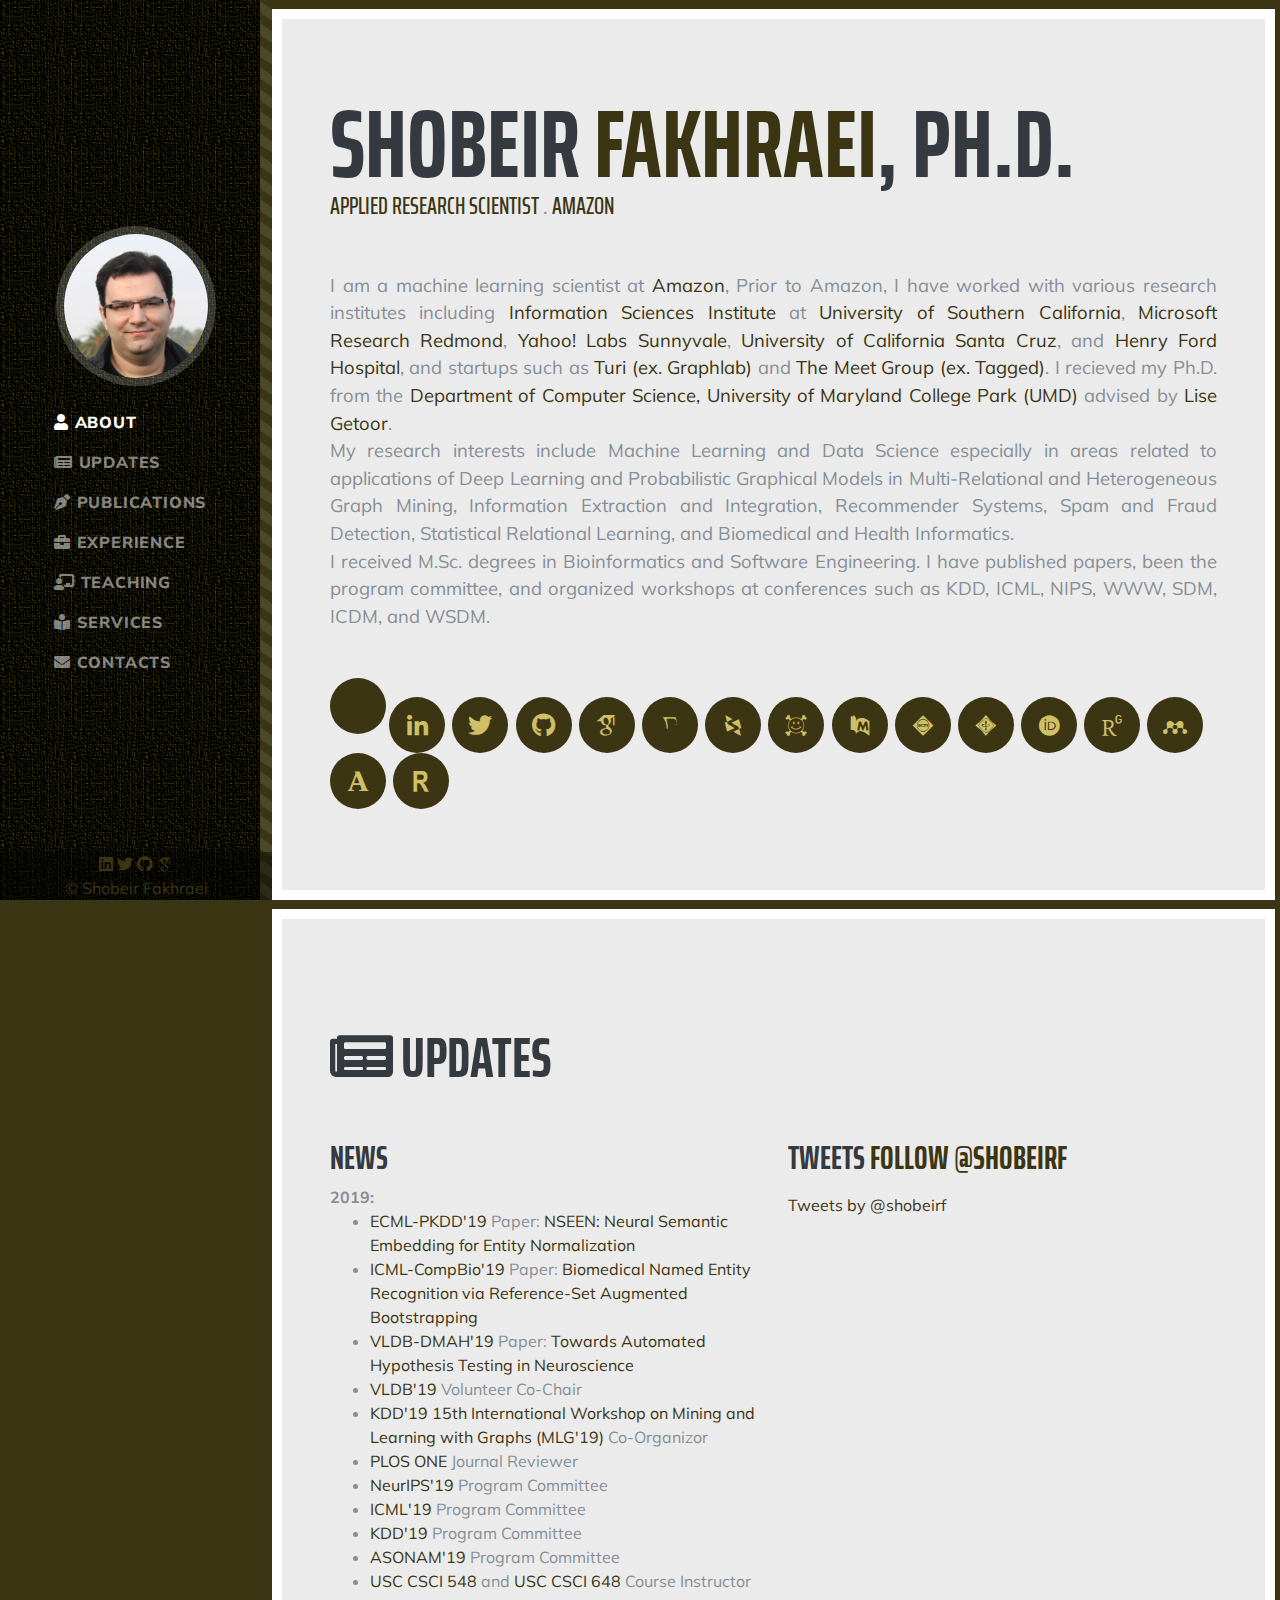
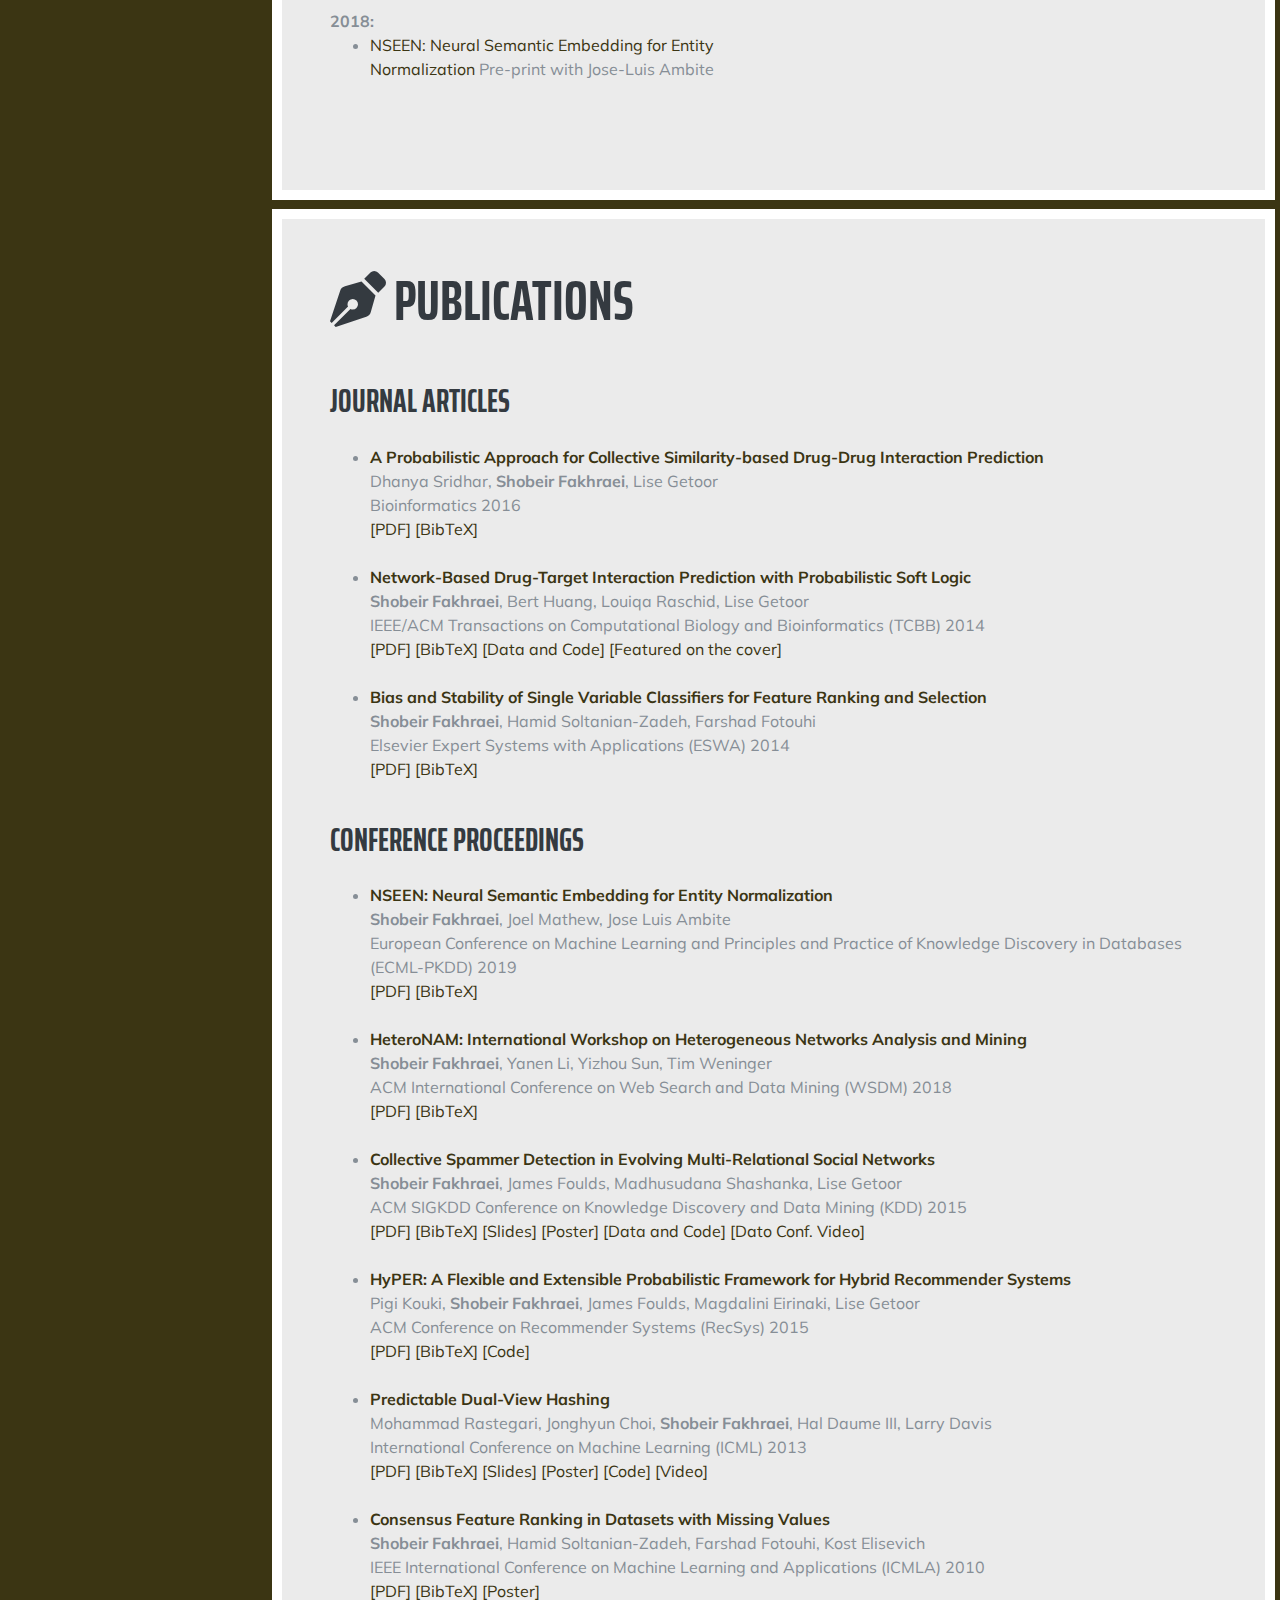
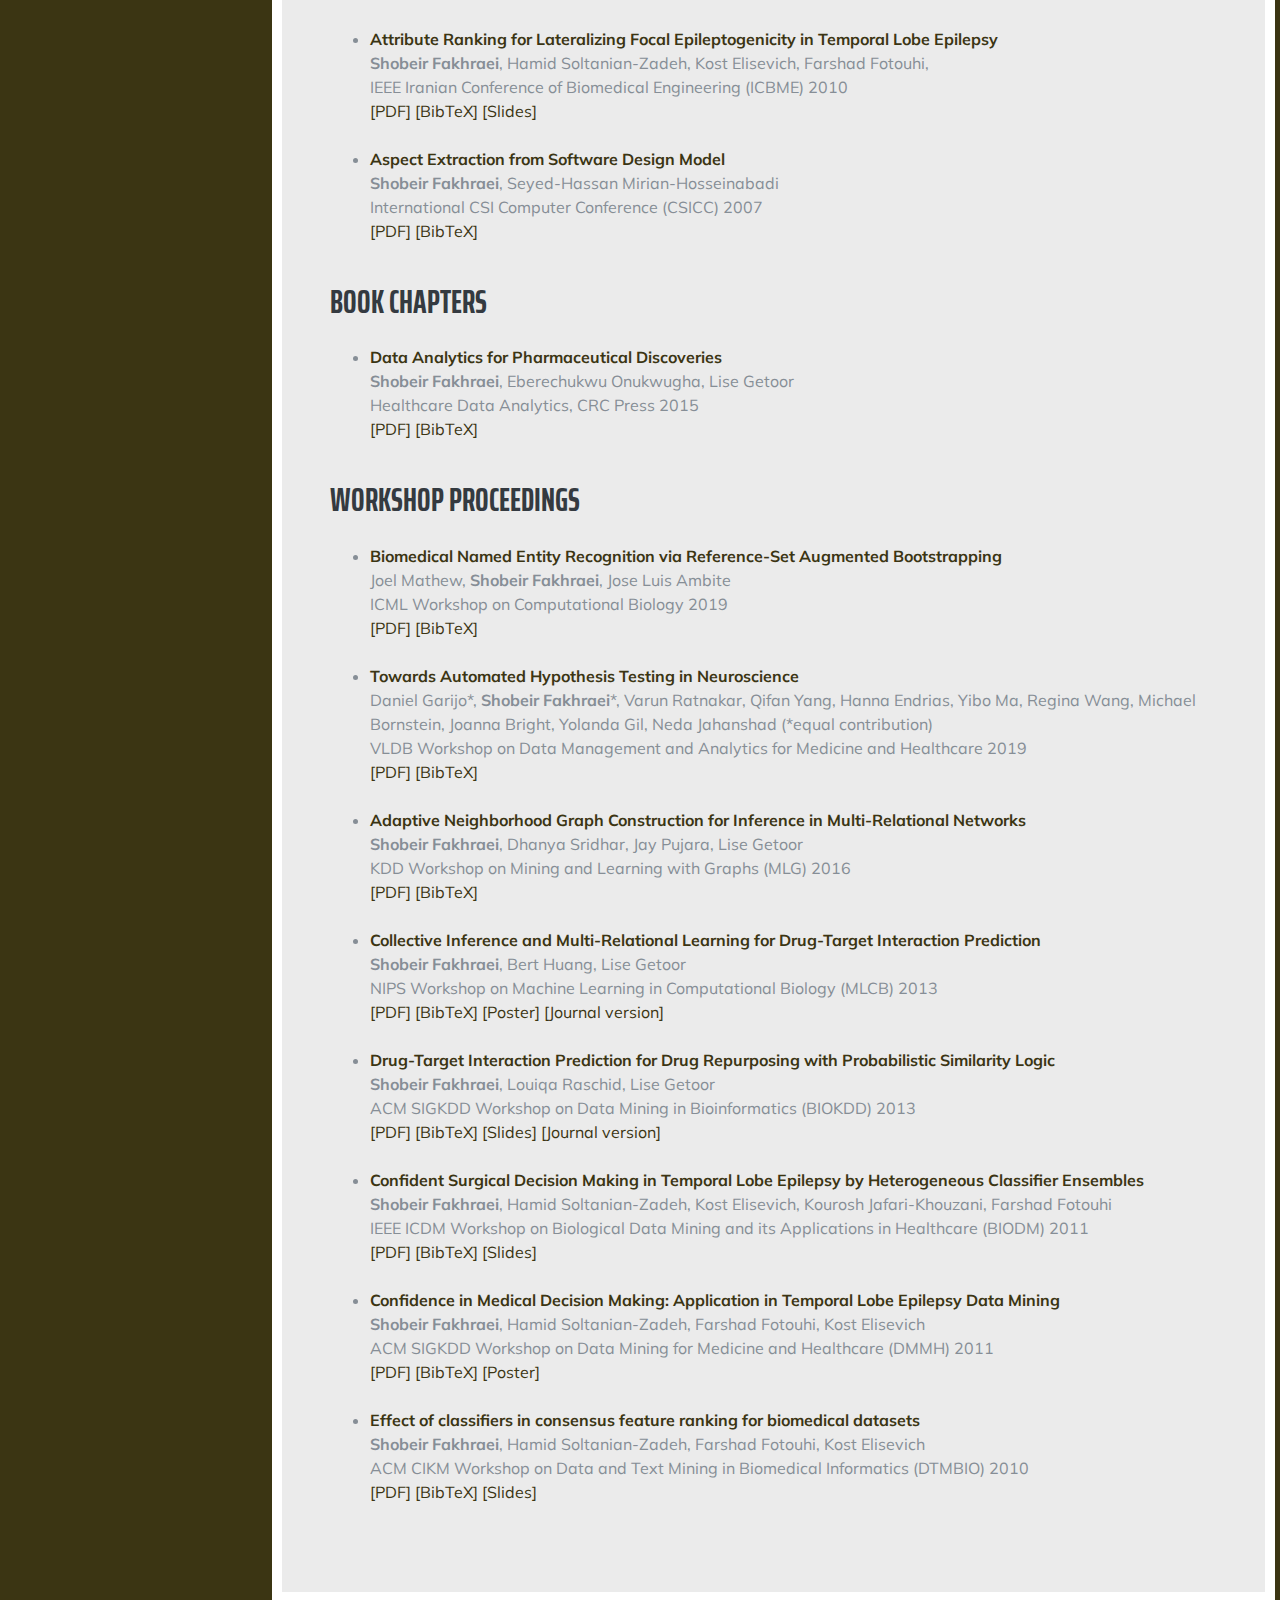
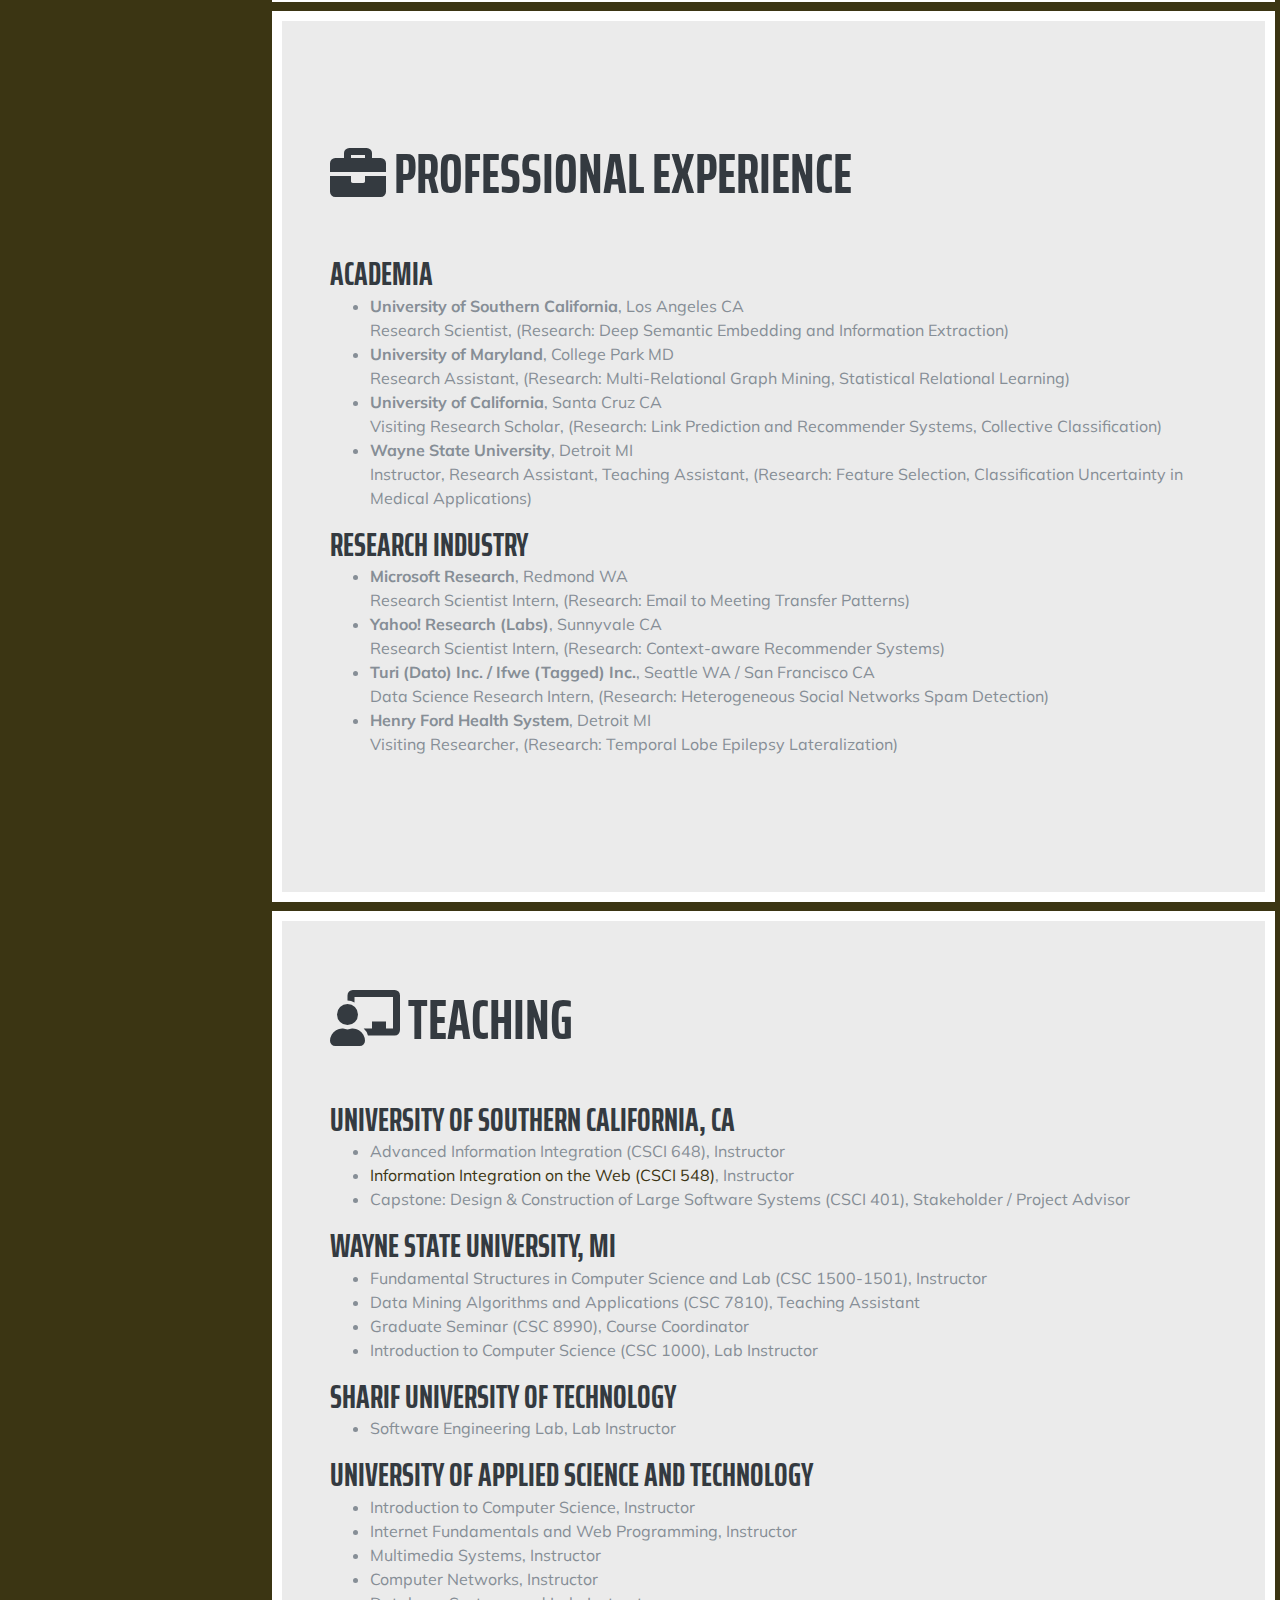
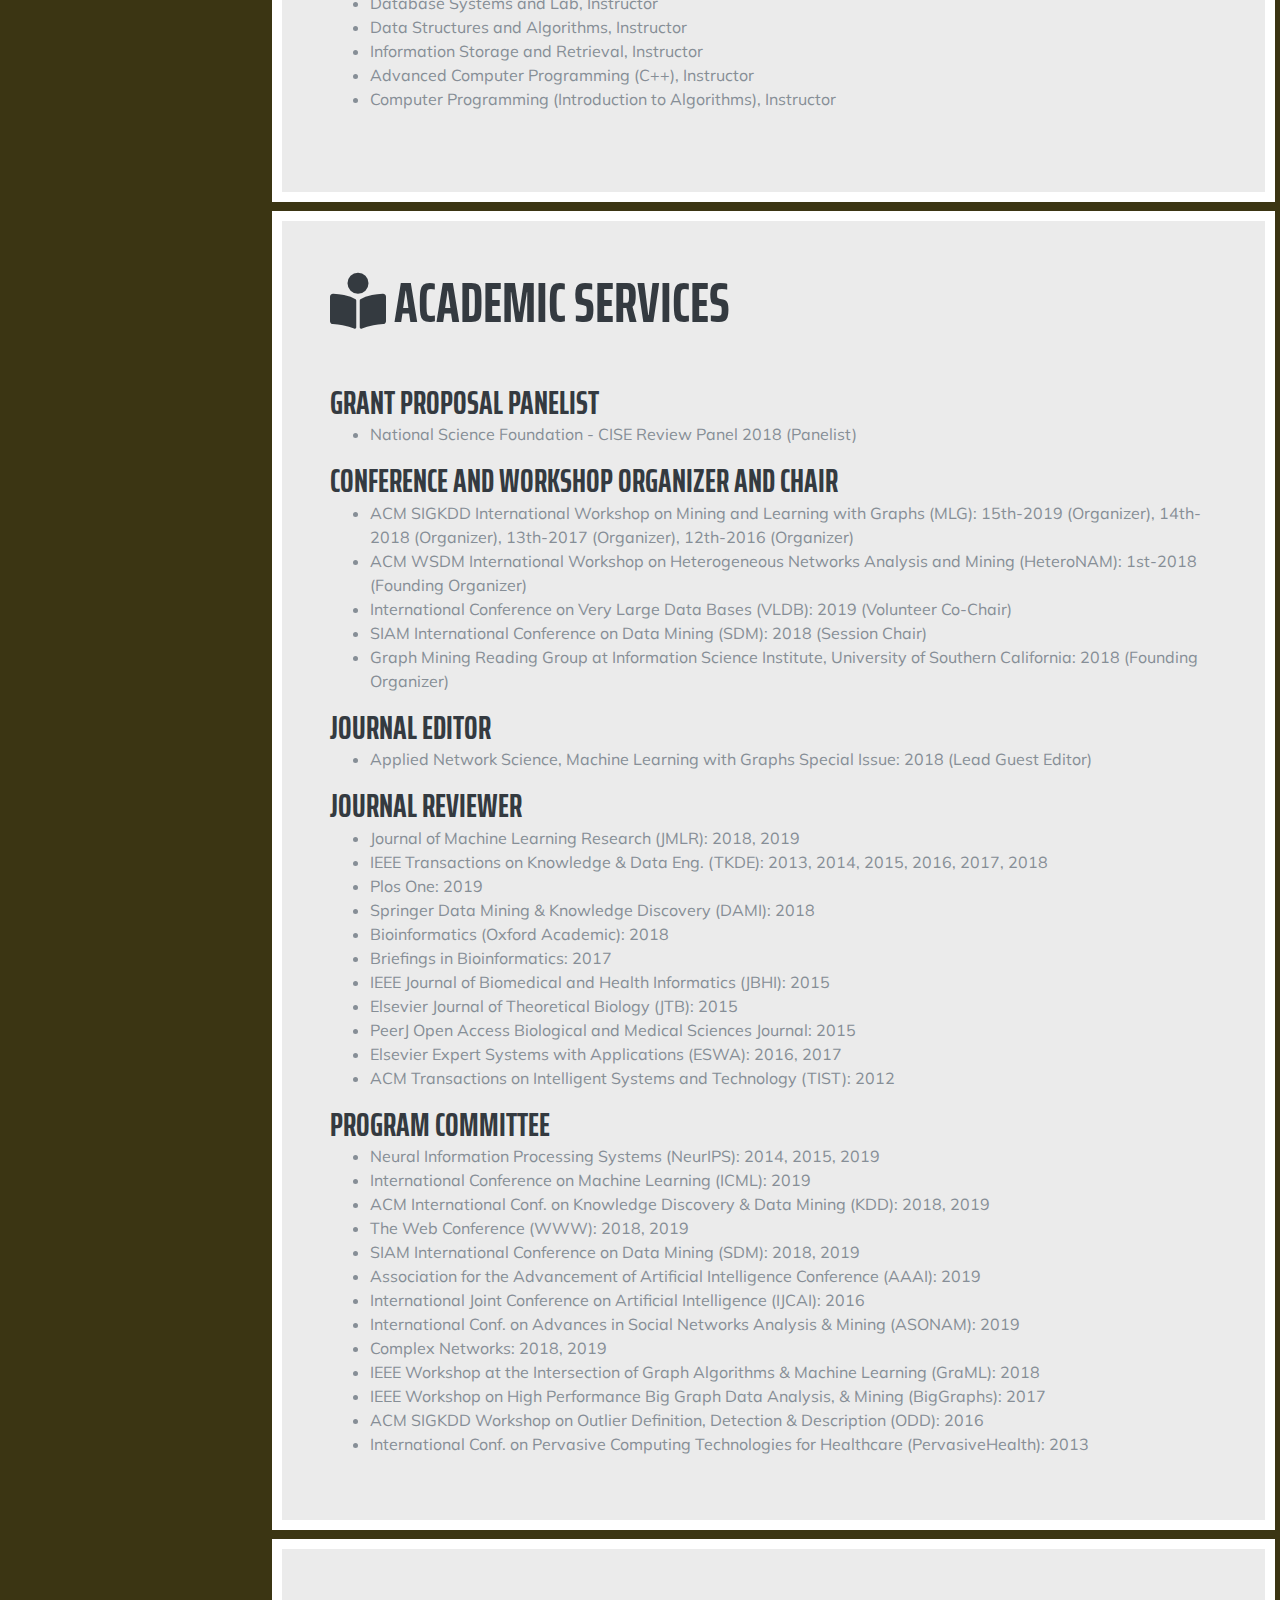
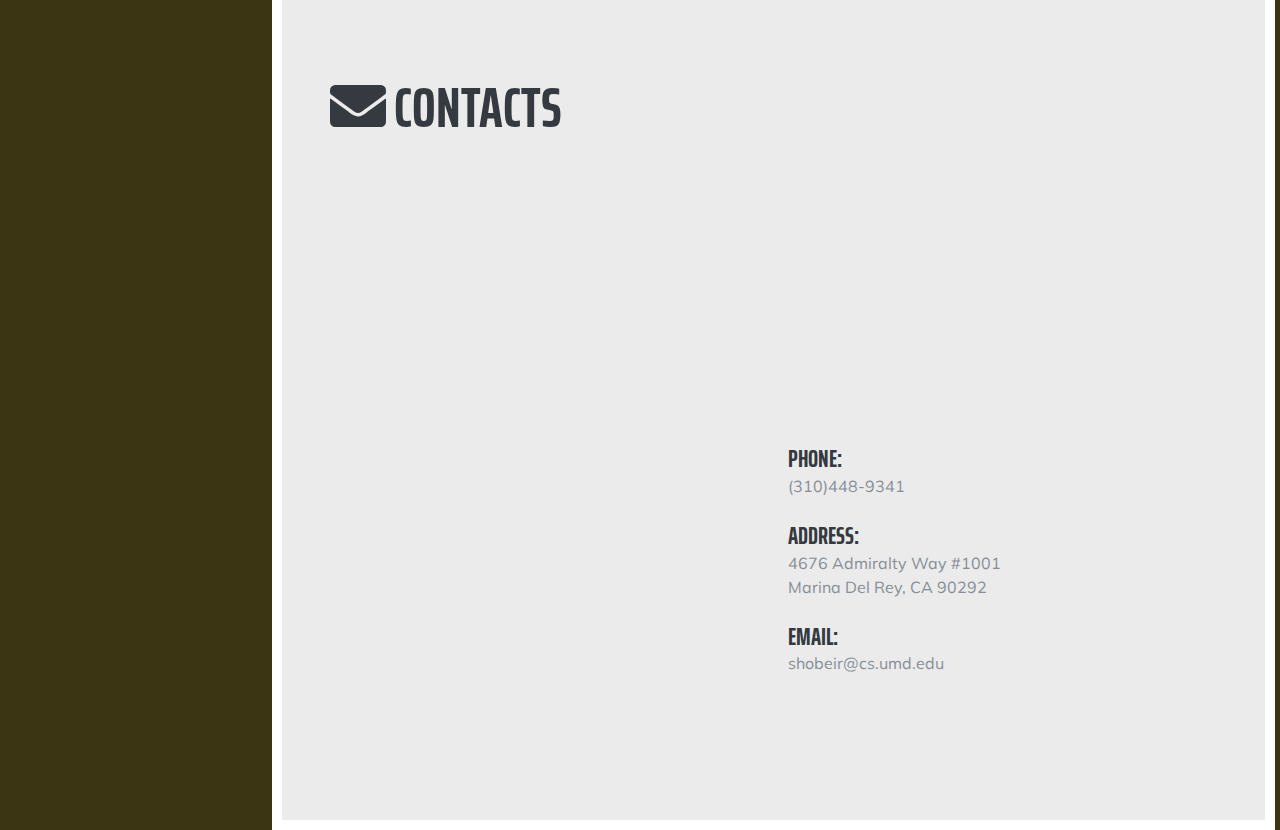
==== index.html @ b83e1837 "updated position" ====
<!DOCTYPE html>
<html lang="en">

  <head>

    <meta charset="utf-8">
    <meta name="viewport" content="width=device-width, initial-scale=1, shrink-to-fit=no">
    <meta name="description" content="">
    <meta name="author" content="">

    <title>Shobeir Fakhraei, Ph.D. | Machine Learning Scientist</title>
    <meta name="keywords" content="Shobeir, Fakhraei, Deep Learning, Computer Science, Machine Learning, Data Mining, Biomedical Informatics, Bioinformatics, PhD, Ph.D." />
    <meta name="description" content="Shobeir Fakhraei, Ph.D., Applied Machine Learning Scientist" />
    <link rel="icon" href="favicon.ico" type="image/ico"/>

    <!-- Academic fonts -->
    <link rel="stylesheet" href="css/academicons.min.css"/>

    <!-- Bootstrap core CSS -->
    <link href="vendor/bootstrap/css/bootstrap.min.css" rel="stylesheet">

    <!-- Custom fonts for this template -->
    <link href="https://fonts.googleapis.com/css?family=Saira+Extra+Condensed:500,700" rel="stylesheet">
    <link href="https://fonts.googleapis.com/css?family=Muli:400,400i,800,800i" rel="stylesheet">
    <link href="vendor/fontawesome-free/css/all.min.css" rel="stylesheet">

    <!-- Custom styles for this template -->
    <link href="css/resume.css" rel="stylesheet">

    <script language=javascript type='text/javascript'>

    function toggleHide(id)
    {
      if (document.getElementById)
      {
        obj = document.getElementById(id);
        if (obj.style.display == "none")
        {
          obj.style.display = "";
        }
        else
        {
          obj.style.display = "none";
        }
      }
    }
    </script>

    <script type="application/ld+json">
    {
      "@context": "http://schema.org",
      "@type": "Person",
      "name": "Shobeir Fakhraei",
      "url": "https://shobeir.github.io/",
      "sameAs": [
        "http://www.linkedin.com/in/shobeir",
        "https://twitter.com/shobeirf",
        "https://github.com/shobeir",
        "http://scholar.google.com/citations?user=6vJwj_QAAAAJ",
        "https://www.semanticscholar.org/author/Shobeir-Fakhraei/2936338",
        "http://dblp.uni-trier.de/pers/hd/f/Fakhraei:Shobeir",
        "https://arxiv.org/search/cs?searchtype=author&query=Fakhraei%2C+Shobeir",
        "http://www.ncbi.nlm.nih.gov/pubmed?term=fakhraei,%20shobeir",
        "http://dl.acm.org/author_page.cfm?id=81472656111",
        "https://ieeexplore.ieee.org/search/searchresult.jsp?newsearch=true&searchWithin=%22First%20Name%22:Shobeir&searchWithin=%22Last%20Name%22:Fakhraei",
        "http://orcid.org/0000-0001-8532-6023",
        "http://www.researchgate.net/profile/Shobeir_Fakhraei",
        "https://www.mendeley.com/authors/36767110000/",
        "http://umd.academia.edu/ShobeirFakhraei",
        "http://www.researcherid.com/rid/M-5456-2015"
      ]
    }
    </script>
    
    <script>
      (function(i,s,o,g,r,a,m){i['GoogleAnalyticsObject']=r;i[r]=i[r]||function(){
      (i[r].q=i[r].q||[]).push(arguments)},i[r].l=1*new Date();a=s.createElement(o),
      m=s.getElementsByTagName(o)[0];a.async=1;a.src=g;m.parentNode.insertBefore(a,m)
      })(window,document,'script','//www.google-analytics.com/analytics.js','ga');

      ga('create', 'UA-22031120-1', 'auto');
      ga('send', 'pageview');

    </script>

  </head>

  <body id="page-top">
    <nav class="navbar navbar-expand-lg navbar-dark bg-primary fixed-top" id="sideNav">
      <a class="navbar-brand js-scroll-trigger" href="#page-top">
        <span class="d-block d-lg-none">Shobeir Fakhraei, Ph.D.</span>
        <span class="d-none d-lg-block">
          <!--img class="img-fluid img-profile rounded-circle mx-auto mb-2" src="img/profile.jpg" alt=""-->
          <img class="img-fluid img-profile rounded-circle mx-auto mb-2" src="img/profile.jpg" alt="Shobeir Fakhraei">
        </span>
      </a>

      <button class="navbar-toggler" type="button" data-toggle="collapse" data-target="#navbarSupportedContent" aria-controls="navbarSupportedContent" aria-expanded="false" aria-label="Toggle navigation">
        <span class="navbar-toggler-icon"></span>
      </button>
      
      <div class="collapse navbar-collapse" id="navbarSupportedContent">
        <ul class="navbar-nav">
          <li class="nav-item">
            <a class="nav-link js-scroll-trigger" href="#about">
              <i class="fa fa-user"></i> About
            </a>
          </li>
          <li class="nav-item">
            <a class="nav-link js-scroll-trigger" href="#updates">
              <i class="fa fa-newspaper"></i> Updates
            </a>
          </li>          
          <li class="nav-item">
            <a class="nav-link js-scroll-trigger" href="#publications">
              <i class="fas fa-pen-nib"></i> Publications
            </a>
          </li>
          <li class="nav-item">
            <a class="nav-link js-scroll-trigger" href="#experience">
              <i class="fas fa-briefcase"></i> Experience 
            </a>
          </li>          
          <li class="nav-item">
            <a class="nav-link js-scroll-trigger" href="#teaching">
              <i class="fas fa-chalkboard-teacher"></i> Teaching
            </a>
          </li>
          <li class="nav-item">
            <a class="nav-link js-scroll-trigger" href="#services">
              <i class="fas fa-book-reader"></i> Services
            </a>
          </li>
          <li class="nav-item">
            <a class="nav-link js-scroll-trigger" href="#contacts">
              <i class="fa fa-envelope"></i> Contacts
            </a>
          </li>
        </ul>
      </div>
    
      <div id="footer" class="d-none d-lg-block">
        <!-- <a href="mailto:shobeir@cs.umd.edu" target=_blank><i class="fa fa-envelope"></i></a> -->
        <a href="https://www.linkedin.com/in/shobeir" target=_blank><i class="fab fa-linkedin"></i></a>
        <a href="https://twitter.com/shobeirf" target=_blank><i class="fab fa-twitter"></i></a>
        <a href="https://github.com/shobeir" target=_blank><i class="fab fa-github"></i></a>
        <a href="https://scholar.google.com/citations?user=6vJwj_QAAAAJ" target=_blank><i class="ai ai-google-scholar"></i></a>
        <div id="copyright">&copy; <a href="http://cs.umd.edu/~shobeir/">Shobeir Fakhraei<a/></div>
      </div>

    </nav>

    <div class="container-fluid p-0">
      
      <hr class="m-1">

      <section class="resume-section p-3 p-lg-5 d-flex d-column" id="about">
        
        <div class="my-auto">

        <span class="d-block d-lg-none">
          <img class="img-fluid img-profile rounded-circle mx-auto mb-2" src="img/profile.jpg" alt="Shobeir Fakhraei">
        </span>

          <h1 class="mb-0">Shobeir <span class="text-primary">Fakhraei</span>, Ph.D.</h1>
          
          <div class="subheading mb-5">
            <a href="http://www.linkedin.com/in/shobeir" target=_blank>Applied Research Scientist</a> . 
            <a href="https://www.aboutamazon.com/innovation/artificial-intelligence" target=_blank>Amazon</a>
            <!--a href="#" target=_blank></a-->                     
          </div>
              <p class="lead mb-5"> I am a machine learning scientist at <a href="https://www.aboutamazon.com/innovation/artificial-intelligence" target=_blank>Amazon</a>, 
        
        Prior to Amazon, I have worked with various research institutes including <a href='https://www.isi.edu/' target=_blank>Information Sciences Institute<a/> at <a href='https://www.usc.edu/' target=_blank>University of Southern California<a/>,  
        <a href="https://www.microsoft.com/en-us/research/group/adaptive-systems-and-interaction/" target=_blank>Microsoft Research Redmond<a/>, 
        <a href="https://yahooresearch.tumblr.com/" target=_blank>Yahoo! Labs Sunnyvale</a>, 
        <a href="https://cs.soe.ucsc.edu/" target=_blank>University of California Santa Cruz<a/>, and 
        <a href="https://www.henryford.com/hcp/research" target=_blank>Henry Ford Hospital<a/>, 
        and startups such as <a href="https://turi.com/" target=_blank>Turi (ex. Graphlab)</a> and <a href="http://www.ifwe.co/" target=_blank>The Meet Group (ex. Tagged)</a>.

        I recieved my Ph.D. from the <a href="http://cs.umd.edu" target=_blank>Department of Computer Science, University of Maryland College Park (UMD)</a> advised by <a href="http://www.umiacs.umd.edu/~getoor/index.shtml" target=_blank>Lise Getoor<a/>.<br/>
        My research interests include Machine Learning and Data Science especially in areas related to applications of Deep Learning and Probabilistic Graphical Models in Multi-Relational and Heterogeneous Graph Mining, Information Extraction and Integration, Recommender Systems, Spam and Fraud Detection, Statistical Relational Learning, and Biomedical and Health Informatics.<br/>
        I received M.Sc. degrees in Bioinformatics and Software Engineering.
          
          I have published papers, been the program committee, and organized workshops at conferences such as KDD, ICML, NIPS, WWW, SDM, ICDM, and WSDM. </p>
              <div class="social-icons">
                  <a href='http://www.linkedin.com/in/shobeir' target=_blank>
                    <i class="fab fa-linkedin-in"></i>
                  </a>
                  <a href="https://twitter.com/shobeirf" target=_blank>
                    <i class="fab fa-twitter"></i>
                  </a>
                  <a href="https://github.com/shobeir" target=_blank>
                    <i class="fab fa-github"></i>
                  </a>              
                  <a href="http://scholar.google.com/citations?user=6vJwj_QAAAAJ" target=_blank>
                    <i class="ai ai-google-scholar"></i>
                  </a>
                  <a href="https://www.semanticscholar.org/author/Shobeir-Fakhraei/2936338" target=_blank>
                    <i class="ai ai-semantic-scholar"></i>
                  </a>              
                  <a href="http://dblp.uni-trier.de/pers/hd/f/Fakhraei:Shobeir" target=_blank>
                    <i class="ai ai-dblp"></i>
                  </a>
                  <a href="https://arxiv.org/search/cs?searchtype=author&query=Fakhraei%2C+Shobeir" target=_blank>
                    <i class="ai ai-arxiv"></i>
                  </a>              
                  <a href="http://www.ncbi.nlm.nih.gov/pubmed?term=fakhraei,%20shobeir" target=_blank>
                    <i class="ai ai-pubmed"></i>
                  </a>      
                  <a href="http://dl.acm.org/author_page.cfm?id=81472656111" target=_blank>
                    <i class="ai ai-acm"></i>
                  </a>              
                  <a href="https://ieeexplore.ieee.org/search/searchresult.jsp?newsearch=true&searchWithin=%22First%20Name%22:Shobeir&searchWithin=%22Last%20Name%22:Fakhraei" target=_blank>
                    <i class="ai ai-ieee"></i>
                  </a>                         
                  <a href="http://orcid.org/0000-0001-8532-6023" target=_blank>
                    <i class="ai ai-orcid"></i>
                  </a>              
                  <a href="http://www.researchgate.net/profile/Shobeir_Fakhraei" target=_blank>
                    <i class="ai ai-researchgate"></i>
                  </a>
                  <a href="https://www.mendeley.com/authors/36767110000/" target=_blank>
                    <i class="ai ai-mendeley"></i>
                  </a> 
                  <a href="http://umd.academia.edu/ShobeirFakhraei" target=_blank>
                    <i class="ai ai-academia"></i>
                  </a>                                                   
                  <a href="http://www.researcherid.com/rid/M-5456-2015" target=_blank>
                    <i class="ai ai-researcherid"></i>
                  </a>                          
              </div>
        </div>
      </section>

      <hr class="m-1">

      <section class="resume-section p-3 p-lg-5 d-flex flex-column" id="updates">
        <div class="my-auto">
          <h2 class="mb-5"><i class="fa fa-newspaper"></i> Updates</h2>
          <div class="row">
            
            <div class="col-lg-6">
            <h3>News</h3>
              <div class="entry" style="height:500px;overflow:auto; text-align:left">
                <strong>2019:</strong>
                <ul>
                  <li><a href="http://ecmlpkdd2019.org/" target=_blank>ECML-PKDD'19</a> Paper: <a href="https://arxiv.org/abs/1811.07514" target=_blank>NSEEN: Neural Semantic Embedding for Entity Normalization</a></li>
                  
                  <li><a href="https://sites.google.com/view/icml-compbio-2019/" target=_blank>ICML-CompBio'19</a> Paper: <a href="https://arxiv.org/abs/1906.00282" target=_blank>Biomedical Named Entity Recognition via Reference-Set Augmented Bootstrapping</a></li>
                  
                  <li><a href="https://sites.google.com/site/vldbdmah2019/" target=_blank>VLDB-DMAH'19</a> Paper: <a href="https://sites.google.com/site/vldbdmah2019/accepted-papers" target=_blank>Towards Automated Hypothesis Testing in Neuroscience</a></li>
                  
                  <li><a href="http://vldb.org/2019/?officers" target=_blank>VLDB'19</a> Volunteer Co-Chair</li>                 
                  
                  <li><a href="http://www.kdd.org/kdd2019/" target=_blank>KDD'19</a> <a href="http://www.mlgworkshop.org/2019/" target=_blank>15th International Workshop on Mining and Learning with Graphs (MLG'19)</a> Co-Organizor</li>
                                    
                  <li><a href="https://journals.plos.org/plosone/" target=_blank>PLOS ONE</a> Journal Reviewer</li>
                  
                  <li><a href="https://nips.cc/Conferences/2019/" target=_blank>NeurIPS'19</a> Program Committee</li>                                   
                  
                  <li><a href="https://icml.cc/Conferences/2019" target=_blank>ICML'19</a> Program Committee</li>                 

                  <li><a href="https://www.kdd.org/kdd2019" target=_blank>KDD'19</a> Program Committee</li>                                  
                  
                  <li><a href="http://asonam.cpsc.ucalgary.ca/2019" target=_blank>ASONAM'19</a> Program Committee</li>                 
                 
                  <li><a href="https://classes.usc.edu/term-20191/course/csci-548/" target=_blank>USC CSCI 548</a> and <a href="https://classes.usc.edu/term-20191/course/csci-648/" target=_blank>USC CSCI 648</a> Course Instructor</li>                    
                </ul>
                
                <strong>2018:</strong>
                <ul>

                  <li><a href="https://arxiv.org/abs/1811.07514" target=_blank>NSEEN: Neural Semantic Embedding for Entity Normalization
</a> Pre-print with Jose-Luis Ambite </li>   
                  
                  <li><a href="https://github.com/shobeir/GraphiPy" target=_blank>GraphiPy</a> Python package released by an awesome team of my undergrad students. An API wrapper to easily extract social graph data from multiple sources and export them to NetworkX, Gephi, and more</li>   

                  <li><a href="https://www.springeropen.com/collections/mlgraphs" target=_blank>Applied Network Science Special Issue on Machine Learning with Graphs</a> Lead Guest Editor</li>  

                  <li><a href="http://www.jmlr.org/" target=_blank>JMLR</a> and <a href="https://academic.oup.com/bioinformatics" target=_blank>Bioinformatics</a> Journal Reviewer</li>

                  <li><a href="http://www.siam.org/meetings/sdm19/" target=_blank>SDM'19</a> and <a href="https://www2019.thewebconf.org/" target=_blank>WWW'19</a> Program Committee</li>

                  <li><a href="https://web-app.usc.edu/ws/soc_archive/soc/term-20153/course/csci-401/" target=_blank>USC CSCI 401</a> Stakeholder / Project Advisor</li>  

                  <li><a href="https://www.nsf.gov/dir/index.jsp?org=CISE" target=_blank>NSF CISE</a> Panelist</li>

                  <li><a href="https://www.complexnetworks.org/" target=_blank>Complex Networks'18</a> Program Committee</li>

                  <li><a href="http://www.siam.org/meetings/sdm18/" target=_blank>SDM'18</a> <a href="http://meetings.siam.org/sess/dsp_programsess.cfm?SESSIONCODE=65178" target=_blank>Network Session Chair<a/></li>
                    
                  <li><a href="http://www.kdd.org/kdd2018/" target=_blank>KDD'18</a> <a href="http://www.mlgworkshop.org/" target=_blank>14th International Workshop on Mining and Learning with Graphs (MLG'18)</a> Organizor</li>

                  <li><a href="http://www.kdd.org/kdd2018/" target=_blank>KDD'18</a> Program Committee</li>

                  <li><a href="http://www.wsdm-conference.org/2018/" target=_blank>WSDM'18</a> <a href="http://heteronam.org/2018/" target=_blank>First International Workshop on Heterogeneous Networks Analysis and Mining (HeteroNAM'18)</a> Founding Organizor </li>
                </ul>
                
                <strong>2017:</strong>
                <ul>
                  <li><a href="https://www.siam.org/conferences/CM/Main/sdm19" target=_blank>SDM'18</a> Program Committee</li>

                  <li><a href="https://www2018.thewebconf.org/" target=_blank>WWW'18</a> and <a href="http://hpc.pnl.gov/graml/organizatio.html" target=_blank>GraML'18<a/> Program Committee</li>

                  <li><a href="http://www.kdd.org/kdd2017/" target=_blank>KDD'17</a> <a href="http://www.mlgworkshop.org/" target=_blank>13th International Workshop on Mining and Learning with Graphs (MLG'17)</a> Organizor</li>

                  <li><a href="http://www.biggraphs.org/" target=_blank>Big-Graphs'17</a> Program Committee</li>

                  <li>Washington State University (CHAI), Colorado State University, San Francisco State University, University of Idaho, New Mexico State University, University of Maryland (iSchool), University of Maryland Baltimore County Invited talks</li>
                </ul>
                <!--li><strong>Aug 2016:</strong><br/> Co-organizing the <a href="http://www.mlgworkshop.org/2016/" target=_blank>12th International Workshop on Mining and Learning with Graphs (MLG'16)</a> at <a href="http://www.kdd.org/kdd2016/" target=_blank>KDD'16</a>.</li>

                <li><strong>Jun 2016:</strong><br/> Internship at <a href="https://www.microsoft.com/en-us/research">Microsoft Research Redmond</a>.</li>
                <li><strong>May 2016:</strong><br/> Paper accepted at <a href="publications.shtml">Bioinformatics Journal</a>.</li>
                <li><strong>Dec 2015:</strong><br/> Released the tagged.com multi-relational social network <a href="https://obj.umiacs.umd.edu/tagged_social_spam/index.html" target=_blank>dataset</a> and <a href="https://github.com/shobeir/fakhraei_kdd2015" target=_blank>code</a>.</li>
                <li><strong>Nov 2015:</strong><br/> Passed <a href="https://twitter.com/shobeirf/status/671455875270340608" target=_blank>Ph.D. candidacy proposal and exam</a>; officially ABD now!</li>
                <li><strong>Sep 2015:</strong><br/> Finished internship at <a href="http://labs.yahoo.com/" target=_blank>Yahoo! Labs</a>.</li>
                <li><strong>Jul 2015:</strong><br/> Gave a talk at <a href="http://conf.dato.com/2015/schedule/" target=_blank>4th Dato Conference</a>.</li>
                <li><strong>Jul 2015:</strong><br/> Paper accepted at <a href="http://www.cs.umd.edu/~shobeir/publications.shtml">RecSys'15</a>.</li>
                <li><strong>Jun 2015:</strong><br/> Started internship at <a href="http://labs.yahoo.com/" target=_blank>Yahoo! Labs</a>.</li>
                <li><strong>May 2015:</strong><br/> Paper on <a href="http://linqs.cs.umd.edu/basilic/web/Publications/2015/fakhraei:kdd15/" target=_blank>Spammer Detection in Multi-Relational Social Networks</a> accepted at KDD'15.</li>
                <li><strong>Sep 2014:</strong><br/> Paper featured on the <a href="http://www.computer.org/csdl/trans/tb/2014/05/06917099.pdf" target=_blank>cover of TCBB journal</a>.</li>
                <li><strong>Sep 2014:</strong><br/> Started as a visiting researcher at <a href="https://cs.soe.ucsc.edu" target=_blank>UC Santa Cruz</a>.</li>
                <li><strong>Sep 2014:</strong><br/> Book chapter will apear in <a href="publications.shtml">Healthcare Data Analytics</a>.</li>
                <li><strong>Aug 2014:</strong><br/> Completed internship at <a href="http://graphlab.com" target=_blank>GraphLab</a> / <a href="http://about.tagged.com" target=_blank>Tagged</a>.</li>
                <li><strong>Jul 2014:</strong><br/> Presented a poster at <a href="http://graphlab.com/company/events/conference14.html#exhibitors" target=_blank>GraphLab Conference</a>.</li>
                <li><strong>May 2014:</strong><br/> Paper accepted at <a href="publications.shtml">IEEE TCBB Journal</a>.</li>
                <li><strong>Apr 2014:</strong><br/> Paper accepted at <a href="publications.shtml">Elsevier ESWA Journal</a>.</li>
                <li><strong>Dec 2013:</strong><br/> Paper accepted at <a href="publications.shtml">NIPS MLCB</a>.</li>
                <li><strong>Aug 2013:</strong><br/> Paper accepted at <a href="publications.shtml">KDD BIOKDD</a>.</li>
                <li><strong>Jun 2013:</strong><br/> Paper accepted at <a href="publications.shtml">ICML</a>.</li>
                <li><strong>Apr 2013:</strong><br/> Received <a href="awards_and_honors.shtml">travel award to attend SDM'13</a>.</li>
                <li><strong>Sep 2012:</strong><br/> Received <a href="awards_and_honors.shtml">dean's fellowship, University of Maryland College Park</a>.</li>
                <li><strong>Apr 2012:</strong><br/> Received <a href="awards_and_honors.shtml">General Motors academic scholarship award</a>.</li>
                <li><strong>Sep 2011:</strong><br/> Paper Accepted at <a href="publications.shtml">ICDM-BIODM</a>.</li>
                <li><strong>Jun 2011:</strong><br/> Paper Accepted at <a href="publications.shtml">KDD-DMH</a>.</li>
                <li><strong>Apr 2011:</strong><br/> Received <a href="awards_and_honors.shtml">Outstanding GRA Recognition Award</a>.</li>
                <li><strong>Mar 2011:</strong> Passed Ph.D. <a href="http://www.cs.wayne.edu/images/pdf/phd%20requirements-web%20w07.pdf" target=_blank>Qualifying Exam</a>.</li-->
                <!--li><strong>Dec 2010:</strong> Paper Accepted at <a href="http://ieeexplore.ieee.org/stamp/stamp.jsp?tp=&arnumber=5708940&isnumber=5708804" target=_blank>ICMLA'10</a>.</li>
                <li><strong>Nov 2010:</strong><br/> Paper Accepted at <a href="http://ieeexplore.ieee.org/stamp/stamp.jsp?tp=&arnumber=5705029&isnumber=5704913" target=_blank>ICMBE'10</a>.</li>
                <li><strong>Oct 2010:</strong><br/> Paper Accepted at <a href="http://portal.acm.org/citation.cfm?doid=1871871.1871886" target=_blank>DTMBIO'10</a>.</li-->
                <!--li><strong>Oct 2009:</strong> Passed Ph.D. <a href="http://www.cs.wayne.edu/images/pdf/phd%20requirements-web%20w07.pdf" target=_blank>Proficiency Exam</a>.</li-->
                <!-- </ul> -->
              </div>
            </div>
            <div class="col-lg-6">
              <h3>Tweets
              <a href="https://twitter.com/shobeirf" class="twitter-follow-button" data-show-count="false" data-show-screen-name="false">Follow @shobeirf</a>
              <script>!function(d,s,id){var js,fjs=d.getElementsByTagName(s)[0],p=/^http:/.test(d.location)?'http':'https';if(!d.getElementById(id)){js=d.createElement(s);js.id=id;js.src=p+'://platform.twitter.com/widgets.js';fjs.parentNode.insertBefore(js,fjs);}}(document, 'script', 'twitter-wjs');</script>
              </h2>
              <p class="byline"></p>
              <a class="twitter-timeline" data-dnt="true" href="https://twitter.com/shobeirf" data-widget-id="515562643969437696" data-chrome="noheader noborders" height="500px">Tweets by @shobeirf</a>
              <script>!function(d,s,id){var js,fjs=d.getElementsByTagName(s)[0],p=/^http:/.test(d.location)?'http':'https';if(!d.getElementById(id)){js=d.createElement(s);js.id=id;js.src=p+"://platform.twitter.com/widgets.js";fjs.parentNode.insertBefore(js,fjs);}}(document,"script","twitter-wjs");</script>
            </div>
          </div>
        </div>
      </section>

      <hr class="m-1">

      <section class="resume-section p-3 p-lg-5 d-flex flex-column" id="publications">
        <div class="my-auto">
          <h2 class="mb-5"><i class="fas fa-pen-nib"></i> Publications</h2>

          <!-- Publications begin -->
            <h3 class="mb-0">Journal Articles</h3>
            <ul><br/>
              <li>
                <strong><a id="bioinformatics2016"
href="http://bioinformatics.oxfordjournals.org/content/early/2016/06/23/bioinformatics.btw342.abstract"
target=_blank>A Probabilistic Approach for Collective Similarity-based Drug-Drug Interaction Prediction<a/></strong><br />
                Dhanya Sridhar, <strong>Shobeir Fakhraei</strong>, Lise Getoor <br />
                Bioinformatics 2016<br />
                <a href="papers/sridhar-bioinformatics_2016.pdf" target=_blank>[PDF]</a>
                <a href="javascript:toggleHide('sridhar_bioinformatics_2016')">[BibTeX]</a>
                <!--a href="https://github.com/shobeir/fakhraei_tcbb2014" target=_blank>[Data and Code]</a>
                <a href="http://www.computer.org/csdl/trans/tb/2014/05/06917099.pdf" target=_blank>[Featured on the cover]</a-->
                <div id="sridhar_bioinformatics_2016" class="bibtex" style="display:none; background-color:white; padding:10px; ">
                  @article{sridhar2016probabilistic,<br/>
                    author       = "Sridhar, Dhanya and Fakhraei, Shobeir and Getoor, Lise",<br/>
                    title        = "A Probabilistic Approach for Collective Similarity-based Drug-Drug Interaction Prediction",<br/>
                    journal      = "Bioinformatics",<br/>
                    year         = "2016",<br/>
                  }
                </div>
              </li><br/>
              <li>
                <strong><a id="tcbb2014" href="http://dx.doi.org/10.1109/TCBB.2014.2325031" target=_blank>Network-Based Drug-Target Interaction Prediction with Probabilistic Soft Logic<a/></strong><br />
                <strong>Shobeir Fakhraei</strong>, Bert Huang, Louiqa Raschid, Lise Getoor <br />
                IEEE/ACM Transactions on Computational Biology and Bioinformatics (TCBB) 2014<br />
                <a href="papers/fakhraei_tcbb_2014.pdf" target=_blank>[PDF]</a>
                <a href="javascript:toggleHide('fakhraei_tcbb_2014')">[BibTeX]</a>
                <a href="https://github.com/shobeir/fakhraei_tcbb2014" target=_blank>[Data and Code]</a>
                <a href="http://www.computer.org/csdl/trans/tb/2014/05/06917099.pdf" target=_blank>[Featured on the cover]</a>
                <div id="fakhraei_tcbb_2014" class="bibtex" style="display:none; background-color:white; padding:10px; ">
                  @article{fakhraei2014networkbased,<br/>
                    author       = "Fakhraei, Shobeir and Huang, Bert and Raschid, Louiqa and Getoor, Lise",<br/>
                    title        = "Network-Based Drug-Target Interaction Prediction with Probabilistic Soft Logic",<br/>
                    journal      = "IEEE/ACM Transactions on Computational Biology and Bioinformatics",<br/>
                    doi        = "10.1109/TCBB.2014.2325031",<br/>
                    year         = "2014",<br/>
                    month        = "Sept",<br/>
                    volume       = "11",<br/>
                    number       = "5", <br/>
                    pages        = "775-787",<br/>
                    ISSN         = "1545-5963",<br/>
                    organization = "IEEE",<br/>
                    note         = "Code and data: https://github.com/shobeir/fakhraei_tcbb2014",<br/>
                  }
                </div>
              </li><br/>
              <li>
                <strong><a href="http://dx.doi.org/10.1016/j.eswa.2014.05.007" target=_blank>Bias and Stability of Single Variable Classifiers for Feature Ranking and Selection<a/></strong><br />
                <strong>Shobeir Fakhraei</strong>, Hamid Soltanian-Zadeh, Farshad Fotouhi <br />
                Elsevier Expert Systems with Applications (ESWA) 2014<br />
                <a href="papers/fakhraei_eswa_2014.pdf" target=_blank>[PDF]</a>
                <a href="javascript:toggleHide('fakhraei_eswa_2014')">[BibTeX]</a>
                <div id="fakhraei_eswa_2014" class="bibtex" style="display:none; background-color:white; padding:10px; ">
                  @article{fakhraei2014bias,<br/>
                    author       = "Fakhraei, Shobeir and Soltanian-Zadeh, Hamid and Fotouhi, Farshad",<br/>
                    title        = "Bias and Stability of Single Variable Classifiers for Feature Ranking and Selection",<br/>
                    doi          = "10.1016/j.eswa.2014.05.007",<br/>
                    url          = "http://www.sciencedirect.com/science/article/pii/S0957417414002784",<br/>
                    journal      = "Expert Systems with Applications",<br/>
                    year         = "2014",<br/>
                    volume       = "41",<br/>
                    number       = "15",<br/>
                    pages        = "6945 - 6958",<br/>
                    issn         = "0957-4174",<br/>
                    organization = "Elsevier",<br/>
                  }
                </div>
              </li><br/>
            </ul>

            <h3 class="mb-0">Conference Proceedings</h3>
            <ul><br/>

              <li>
                <strong><a href="http://ecmlpkdd2019.org/programme/accepted/" target=_blank>NSEEN: Neural Semantic Embedding for Entity Normalization<a/></strong><br />
                <strong>Shobeir Fakhraei</strong>, Joel Mathew, Jose Luis Ambite <br />
                European Conference on Machine Learning and Principles and Practice of Knowledge Discovery in Databases (ECML-PKDD) 2019<br />
                <a href="papers/fakhraei_ecmlpkdd_2019.pdf" target=_blank>[PDF]</a>
                <a href="javascript:toggleHide('fakhraei_ecmlpkdd_2019')">[BibTeX]</a>
                <!--a href="slides/fakhraei_kdd_2015.pdf" target=_blank>[Slides]</a>
                <a href="posters/fakhraei_kdd_2015.pdf" target=_blank>[Poster]</a>
                <a href="https://github.com/shobeir/fakhraei_kdd2015" target=_blank>[Data and Code]</a>
                <a href="https://www.youtube.com/watch?v=qB_CxfMWm34" target=_blank>[Dato Conf. Video]</a-->
                <div id="fakhraei_ecmlpkdd_2019" class="bibtex" style="display:none; background-color:white; padding:10px; ">
                  @inproceedings{fakhraei2019NSEEN,<br/>
                  author       = {Fakhraei, Shobeir and Mathew, Joel and Ambite, Jose Luis},<br />
                  title        = {NSEEN: Neural Semantic Embedding for Entity Normalization},<br />
                  booktitle    = {European Conference on Machine Learning and Principles and Practice of Knowledge Discovery in Databases (ECML-PKDD)},<br />
                  year         = {2019},<br />
                  }
                </div>
              </li><br/>

              <li>
                <strong><a href="https://dl.acm.org/citation.cfm?id=3160591" target=_blank>HeteroNAM: International Workshop on Heterogeneous Networks Analysis and Mining<a/></strong><br />
                <strong>Shobeir Fakhraei</strong>, Yanen Li,  Yizhou Sun, Tim Weninger<br />
                ACM International Conference on Web Search and Data Mining (WSDM) 2018<br />
                <a href="papers/fakhraei_wsdm_2018.pdf" target=_blank>[PDF]</a>
                <a href="javascript:toggleHide('fakhraei_wsdm_2019')">[BibTeX]</a>
                <!--a href="slides/fakhraei_kdd_2015.pdf" target=_blank>[Slides]</a>
                <a href="posters/fakhraei_kdd_2015.pdf" target=_blank>[Poster]</a>
                <a href="https://github.com/shobeir/fakhraei_kdd2015" target=_blank>[Data and Code]</a>
                <a href="https://www.youtube.com/watch?v=qB_CxfMWm34" target=_blank>[Dato Conf. Video]</a-->
                <div id="fakhraei_wsdm_2019" class="bibtex" style="display:none; background-color:white; padding:10px; ">
                  @inproceedings{fakhraei2019HeteroNAM,<br/>
                  author       = {Fakhraei, Shobeir and Li, Yanen and Sun, Yizhou and Weninger, Tim},<br />
                  title        = {HeteroNAM: International Workshop on Heterogeneous Networks Analysis and Mining},<br />
                  booktitle    = {Proceedings of the Eleventh ACM International Conference on Web Search and Data Mining (WSDM)},<br />
                  year         = {2018},<br />
                  }
                </div>
              </li><br/>

              <li>
                <strong><a href="http://dl.acm.org/citation.cfm?id=2788606" target=_blank>Collective Spammer Detection in Evolving Multi-Relational Social Networks<a/></strong><br />
                <strong>Shobeir Fakhraei</strong>, James Foulds, Madhusudana Shashanka, Lise Getoor <br />
                ACM SIGKDD Conference on Knowledge Discovery and Data Mining (KDD) 2015<br />
                <a href="papers/fakhraei_kdd_2015.pdf" target=_blank>[PDF]</a>
                <a href="javascript:toggleHide('fakhraei_kdd_2015')">[BibTeX]</a>
                <a href="slides/fakhraei_kdd_2015.pdf" target=_blank>[Slides]</a>
                <a href="posters/fakhraei_kdd_2015.pdf" target=_blank>[Poster]</a>
                <a href="https://github.com/shobeir/fakhraei_kdd2015" target=_blank>[Data and Code]</a>
                <a href="https://www.youtube.com/watch?v=qB_CxfMWm34" target=_blank>[Dato Conf. Video]</a>
                <div id="fakhraei_kdd_2015" class="bibtex" style="display:none; background-color:white; padding:10px; ">
                  @inproceedings{fakhraei2015collective,<br/>
                  author       = {Fakhraei, Shobeir and Foulds, James and Shashanka, Madhusudana and Getoor, Lise},<br />
                  title        = {Collective Spammer Detection in Evolving Multi-Relational Social Networks},<br />
                  booktitle    = {ACM SIGKDD Conference on Knowledge Discovery and Data Mining (KDD)},<br />
                  year         = {2015},<br />
                  publisher    = {ACM Press},<br />
                  organization = {ACM},<br />
                  }
                </div>
              </li><br/>

              <li>
                <strong><a href="http://dl.acm.org/citation.cfm?id=2800175" target=_blank>HyPER: A Flexible and Extensible Probabilistic Framework for Hybrid Recommender Systems<a/></strong><br />
                Pigi Kouki, <strong>Shobeir Fakhraei</strong>, James Foulds, Magdalini Eirinaki, Lise Getoor<br />
                ACM Conference on Recommender Systems (RecSys) 2015 <br />
                <a href="papers/kouki_recsys_2015.pdf" target=_blank>[PDF]</a>
                <a href="javascript:toggleHide('kouki_recsys_2015')">[BibTeX]</a>
                <!--a href="slides/kouki_recsys_2015.pdf" target=_blank>[Slides]</a-->
                <!--a href="posters/kouki_recsys_2015.pdf" target=_blank>[Poster]</a-->
                <a href="https://github.com/pkouki/recsys2015" target=_blank>[Code]</a>
                <!--a href="http://techtalks.tv/talks/predictable-dual-view-hashing/58291" target=_blank>[Video]</a-->
                <div id="kouki_recsys_2015" class="bibtex" style="display:none; background-color:white; padding:10px; ">
                  @inproceedings{kouki2015HyPER,<br/>
                  author       = {Kouki, Pigi and Fakhraei, Shobeir and Foulds, James and Eirinaki, Magdalini and Getoor, Lise},<br />
                  title        = {HyPER: A Flexible and Extensible Probabilistic Framework for Hybrid Recommender Systems},<br />
                  booktitle    = {ACM Conference on Recommender Systems (RecSys)},<br />
                  year         = {2015},<br />
                  publisher    = {ACM Press},<br />
                  organization = {ACM},<br />
                  }
                </div>
              </li><br/>

              <li>
                <strong><a href="http://jmlr.org/proceedings/papers/v28/rastegari13.html" target=_blank>Predictable Dual-View Hashing<a/></strong><br />
                Mohammad Rastegari, Jonghyun Choi, <strong>Shobeir Fakhraei</strong>, Hal Daume III, Larry Davis <br />
                International Conference on Machine Learning (ICML) 2013<br />
                <a href="papers/rastegari_icml_2013.pdf" target=_blank>[PDF]</a>
                <a href="javascript:toggleHide('rastegari_icml_2013')">[BibTeX]</a>
                <a href="slides/rastegari_icml_2013.pdf" target=_blank>[Slides]</a>
                <a href="posters/rastegari_icml_2013.pdf" target=_blank>[Poster]</a>
                <a href="codes/rastegari_icml_2013.zip">[Code]</a>
                <a href="http://techtalks.tv/talks/predictable-dual-view-hashing/58291" target=_blank>[Video]</a>
                <div id="rastegari_icml_2013" class="bibtex" style="display:none; background-color:white; padding:10px; ">
                  @inproceedings{rastegari2013predictable,<br/>
                   author = {Mohammad Rastegari and Jonghyun Choi and Shobeir Fakhraei and Hal Daum\'{e} III and Larry S. Davis}, <br/>
                   title = {Predictable Dual-View Hashing}, <br/>
                   booktitle = {International Conference on Machine Learning (ICML)},<br/>
                   year = {2013}<br/>
                  }
                </div>
              </li><br/>

              <li>
                <strong><a href="http://ieeexplore.ieee.org/stamp/stamp.jsp?tp=&arnumber=5708940&isnumber=5708804" target=_blank>Consensus Feature Ranking in Datasets with Missing Values</a></strong><br/>
                <strong>Shobeir Fakhraei</strong>, Hamid Soltanian-Zadeh, Farshad Fotouhi, Kost Elisevich<br/>
                IEEE International Conference on Machine Learning and Applications (ICMLA) 2010<br/>
                <a href="papers/fakhraei_icmla_2010.pdf" target=_blank>[PDF]</a>
                <a href="javascript:toggleHide('fakhraei_icmla_2010')">[BibTeX]</a>
                <!--a href="papers/slides/fakhraei_icmla_2010.pdf">[Slides]</a-->
                <a href="posters/fakhraei_icmla_2010.pdf" target=_blank>[Poster]</a>
                <div id="fakhraei_icmla_2010" class="bibtex" style="display:none; background-color:white; padding:10px; ">
                  @inproceedings{fakhraei2010consensus,<br/>
                    title={Consensus feature ranking in datasets with missing values},<br/>
                    author={Fakhraei, Shobeir and Soltanian-Zadeh, Hamid and Fotouhi, Farshad and Elisevich, Kost},<br/>
                    booktitle={Machine Learning and Applications (ICMLA), 2010 Ninth International Conference on},<br/>
                    pages={771--775},<br/>
                    year={2010},<br/>
                    organization={IEEE}<br/>
                  }
                </div>
              </li><br/>
              <li>
                <strong><a href="http://ieeexplore.ieee.org/stamp/stamp.jsp?tp=&arnumber=5705029&isnumber=5704913" target=_blank>Attribute Ranking for Lateralizing Focal Epileptogenicity in Temporal Lobe Epilepsy</a></strong><br/>
                <strong>Shobeir Fakhraei</strong>, Hamid Soltanian-Zadeh, Kost Elisevich, Farshad Fotouhi, <br/>
                IEEE Iranian Conference of Biomedical Engineering (ICBME) 2010<br/>
                <a href="papers/fakhraei_icbme_2010.pdf" target=_blank>[PDF]</a>
                <a href="javascript:toggleHide('fakhraei_icbme_2010')">[BibTeX]</a>
                <a href="slides/fakhraei_icbme_2010.pdf" target=_blank>[Slides]</a>
                <!--a href="papers/poster/fakhraei_icbme_2010.pdf">[Poster]</a-->
                <div id="fakhraei_icbme_2010" class="bibtex" style="display:none; background-color:white; padding:10px; ">
                  @inproceedings{fakhraei2010attribute,<br/>
                    title={Attribute ranking for lateralizing focal epileptogenicity in temporal lobe epilepsy},<br/>
                    author={Fakhraei, Shobeir and Soltanian-Zadeh, Hamid and Elisevich, Kost and Fotouhi, Farshad},<br/>
                    booktitle={Biomedical Engineering (ICBME), 2010 17th Iranian Conference of},<br/>
                    pages={1--4},<br/>
                    year={2010},<br/>
                    organization={IEEE}<br/>
                  }
                </div>
              </li><br/>
              <li>
                <strong><a href="papers/fakhraei_csicc_2007.pdf" target=_blank>Aspect Extraction from Software Design Model</a></strong><br/>
                <strong>Shobeir Fakhraei</strong>, Seyed-Hassan Mirian-Hosseinabadi<br/>
                International CSI Computer Conference (CSICC) 2007<br/>
                <a href="papers/fakhraei_csicc_2007.pdf" target=_blank>[PDF]</a>
                <a href="javascript:toggleHide('fakhraei_csicc_2007')">[BibTeX]</a>
                <!--a href="papers/slides/fakhraei_csicc_2007.pdf">[Slides]</a>
                <a href="papers/poster/fakhraei_csicc_2007.pdf">[Poster]</a-->
                <div id="fakhraei_csicc_2007" class="bibtex" style="display:none; background-color:white; padding:10px; ">
                  @inproceedings{fakhraei2007aspect,</br>
                    title={Aspect Extraction from Software Design Model},</br>
                    author={Fakhraei, Shobeir and Mirian-Hosseinabadi,Seyed-Hassan},</br>
                    booktitle={Proceedings of the 12th International CSI Computer Conference (CSICC)},</br>
                    pages={1120--1130},</br>
                    year={2007},</br>
                    organization={CSICC}</br>
                  }
                </div>
              </li><br/>
            </ul>


            <h3 class="mb-0">Book Chapters</h3>
            <ul><br/>
              <li>
                <strong><a id="fakhraeibook2014" href="http://www.crcnetbase.com/doi/abs/10.1201/b18588-22" target=_blank>
                Data Analytics for Pharmaceutical Discoveries
                <a/></strong><br />
                <strong>Shobeir Fakhraei</strong>, Eberechukwu Onukwugha, Lise Getoor <br />
                Healthcare Data Analytics, CRC Press 2015<br />
                <a href="papers/fakhraei_book_2015.pdf" target=_blank>[PDF]</a>
                <a href="javascript:toggleHide('fakhraei_book_2015')">[BibTeX]</a>
                <div id="fakhraei_book_2015" class="bibtex" style="display:none; background-color:white; padding:10px; ">
                  @InCollection{fakhraei2015data,<br/>
                    author       = "Fakhraei, Shobeir and Onukwugha, Eberechukwu  and Getoor, Lise",<br/>
                    title        = "Data Analytics for Pharmaceutical Discoveries",<br/>
                    booktitle    = "Healthcare Data Analytics",<br/>
                    year         = "2015",<br/>
                    publisher    = "CRC Press",<br/>
                    pages        = "599–623",<br/>
                  }
                </div>
              </li><br/>
            </ul>

            <h3 class="mb-0">Workshop Proceedings</h3>
            <ul><br/>
              <li>
                <strong><a href="https://sites.google.com/view/icml-compbio-2019/accepted-papers" target=_blank>Biomedical Named Entity Recognition via Reference-Set Augmented Bootstrapping<a/></strong><br />
                Joel Mathew, <strong>Shobeir Fakhraei</strong>, Jose Luis Ambite<br />
                ICML Workshop on Computational Biology 2019<br />
                <a href="https://shobeir.github.io/papers/mathew_icml_compbio_2019.pdf" target=_blank>[PDF]</a>
                <a href="javascript:toggleHide('mathew_compbio_2019')">[BibTeX]</a>
                <!--a href="slides/fakhraei_biokdd_2013.pdf" target=_blank>[Slides]</a-->
                <!--a href="http://arxiv.org/pdf/1607.00474.pdf" target=_blank>[Poster]</a-->
                <!--a href="#tcbb2014">[Journal version]</a-->
                <div id="mathew_compbio_2019" class="bibtex" style="display:none; background-color:white; padding:10px; ">
                  @InProceedings{mathew2019Biomedical,<br/>
                    author       = "Mathew, Joel and Fakhraei, Shobeir and Ambite, Jose Luis",<br/>
                    title        = "Biomedical Named Entity Recognition via Reference-Set Augmented Bootstrapping",<br/>
                    booktitle    = "ICML Workshop on Computational Biology",<br/>
                    year         = "2019",<br/>
                  }
                </div>
              </li><br/>

              <li>
                <strong><a href="https://sites.google.com/site/vldbdmah2019/accepted-papers" target=_blank>Towards Automated Hypothesis Testing in Neuroscience<a/></strong><br />
                Daniel Garijo*, <strong>Shobeir Fakhraei</strong>*, Varun Ratnakar, Qifan Yang, Hanna Endrias, Yibo Ma, Regina Wang, Michael Bornstein, Joanna Bright, Yolanda Gil, Neda Jahanshad (*equal contribution)<br /> 
                VLDB Workshop on Data Management and Analytics for Medicine and Healthcare 2019<br />
                <a href="https://shobeir.github.io/papers/fakhraei_dmah_2019.pdf" target=_blank>[PDF]</a>
                <a href="javascript:toggleHide('fakhraei_dmah_2019')">[BibTeX]</a>
                <!--a href="slides/fakhraei_biokdd_2013.pdf" target=_blank>[Slides]</a-->
                <!--a href="http://arxiv.org/pdf/1607.00474.pdf" target=_blank>[Poster]</a-->
                <!--a href="#tcbb2014">[Journal version]</a-->
                <div id="fakhraei_dmah_2019" class="bibtex" style="display:none; background-color:white; padding:10px; ">
                  @InProceedings{fakhraei2019towards,<br/>
                    author       = "Garijo*, Daniel, Fakhraei* (*equal contribution), Shobeir and Ratnakar, Varun and Yang, Qifan, and Endrias, Hanna and Ma, Yibo and Wang, Regina and Bornstein, Michael and Bright, Joanna and Gil, Yolanda and Jahanshad, Neda",<br/>
                    title        = "Towards Automated Hypothesis Testing in Neuroscience",<br/>
                    booktitle    = "VLDB Workshop on Data Management and Analytics for Medicine and Healthcare",<br/>
                    year         = "2019",<br/>
                  }
                </div>
              </li><br/>

              <li>
                <strong><a href="http://www.mlgworkshop.org/2016/" target=_blank>Adaptive Neighborhood Graph Construction for Inference in Multi-Relational Networks<a/></strong><br />
                <strong>Shobeir Fakhraei</strong>, Dhanya Sridhar, Jay Pujara, Lise Getoor <br />
                KDD Workshop on Mining and Learning with Graphs (MLG) 2016<br />
                <a href="http://arxiv.org/pdf/1607.00474.pdf" target=_blank>[PDF]</a>
                <a href="javascript:toggleHide('fakhraei_mlg_2016')">[BibTeX]</a>
                <!--a href="slides/fakhraei_biokdd_2013.pdf" target=_blank>[Slides]</a-->
                <!--a href="http://arxiv.org/pdf/1607.00474.pdf" target=_blank>[Poster]</a-->
                <!--a href="#tcbb2014">[Journal version]</a-->
                <div id="fakhraei_mlg_2016" class="bibtex" style="display:none; background-color:white; padding:10px; ">
                  @InProceedings{fakhraei2016adaptive,<br/>
                    author       = "Fakhraei, Shobeir and Sridhar, Dhanya and Pujara, Jay Huang and Getoor, Lise",<br/>
                    title        = "Adaptive Neighborhood Graph Construction for Inference in Multi-Relational Networks",<br/>
                    booktitle    = "KDD Workshop on Mining and Learning with Graphs (MLG)",<br/>
                    year         = "2016",<br/>
                  }
                </div>
              </li><br/>
              <li>
                <strong><a href="http://www.mlcb.org" target=_blank>Collective Inference and Multi-Relational Learning for Drug-Target Interaction Prediction<a/></strong><br />
                <strong>Shobeir Fakhraei</strong>, Bert Huang, Lise Getoor <br />
                NIPS Workshop on Machine Learning in Computational Biology (MLCB) 2013<br />
                <a href="papers/fakhraei_mlcb_2013.pdf" target=_blank>[PDF]</a>
                <a href="javascript:toggleHide('fakhraei_mlcb_2013')">[BibTeX]</a>
                <!--a href="slides/fakhraei_biokdd_2013.pdf" target=_blank>[Slides]</a-->
                <a href="posters/fakhraei_mlcb_2013.pdf" target=_blank>[Poster]</a>
                <a href="#tcbb2014">[Journal version]</a>
                <div id="fakhraei_mlcb_2013" class="bibtex" style="display:none; background-color:white; padding:10px; ">
                  @InProceedings{fakhraei2013collective,<br/>
                    author       = "Fakhraei, Shobeir and Huang, Bert and Getoor, Lise",<br/>
                    title        = "Collective Inference and Multi-Relational Learning for Drug-Target Interaction Prediction",<br/>
                    booktitle    = "NIPS Workshop on Machine Learning in Computational Biology (MLCB)",<br/>
                    year         = "2013",<br/>
                  }
                </div>
              </li><br/>
              <li>
                <strong><a href="http://dl.acm.org/authorize?6832245" target=_blank>Drug-Target Interaction Prediction for Drug Repurposing with Probabilistic Similarity Logic<a/></strong><br />
                <strong>Shobeir Fakhraei</strong>, Louiqa Raschid, Lise Getoor <br />
                ACM SIGKDD Workshop on Data Mining in Bioinformatics (BIOKDD) 2013<br />
                <a href="papers/fakhraei_biokdd_2013.pdf" target=_blank>[PDF]</a>
                <a href="javascript:toggleHide('fakhraei_biokdd_2013')">[BibTeX]</a>
                <a href="slides/fakhraei_biokdd_2013.pdf" target=_blank>[Slides]</a>
                <!--a href="papers/poster/fakhraei_biokdd_2013.pdf">[Poster]</a-->
                <a href="#tcbb2014">[Journal version]</a>
                <div id="fakhraei_biokdd_2013" class="bibtex" style="display:none; background-color:white; padding:10px; ">
                  @InProceedings{fakhraei2013drug,<br/>
                    author       = "Fakhraei, Shobeir and Raschid, Louiqa and Getoor, Lise",<br/>
                    title        = "Drug-Target Interaction Prediction for Drug Repurposing with Probabilistic Similarity Logic",<br/>
                    booktitle    = "ACM SIGKDD 12th International Workshop on Data Mining in Bioinformatics (BIOKDD)",<br/>
                    year         = "2013",<br/>
                    publisher    = "ACM",<br/>
                  }
                </div>
              </li><br/>
              <li>
                <strong><a href="http://ieeexplore.ieee.org/stamp/stamp.jsp?tp=&arnumber=6137490" target=_blank>Confident Surgical Decision Making in Temporal Lobe Epilepsy by Heterogeneous Classifier Ensembles</a></strong><br/>
                <strong>Shobeir Fakhraei</strong>, Hamid Soltanian-Zadeh, Kost Elisevich, Kourosh Jafari-Khouzani, Farshad Fotouhi<br/>
                IEEE ICDM Workshop on Biological Data Mining and its Applications in Healthcare (BIODM) 2011<br/>
                <a href="papers/fakhraei_biodm_2011.pdf" target=_blank>[PDF]</a>
                <a href="javascript:toggleHide('fakhraei_biodm_2011')">[BibTeX]</a>
                <a href="slides/fakhraei_biodm_2011.pdf" target=_blank>[Slides]</a>
                <!--a href="papers/poster/fakhraei_biodm_2011.pdf">[Poster]</a-->
                <div id="fakhraei_biodm_2011" class="bibtex" style="display:none; background-color:white; padding:10px; ">
                  @inproceedings{fakhraei2011confident,<br/>
                    title={Confident surgical decision making in temporal lobe epilepsy by heterogeneous classifier ensembles},<br/>
                    author={Fakhraei, Shobeir and Soltanian-Zadeh, Hamid and Jafari-Khouzani, Kourosh and Elisevich, Kost and Fotouhi, Farshad},<br/>
                    booktitle={Data Mining Workshops (ICDMW), 2011 IEEE 11th International Conference on},<br/>
                    pages={1003--1009},<br/>
                    year={2011},<br/>
                    organization={IEEE}<br/>
                  }
                </div>
              </li><br/>
              <li>
                <strong><a href="http://dl.acm.org/authorize?6561630" target=_blank>Confidence in Medical Decision Making: Application in Temporal Lobe Epilepsy Data Mining</a></strong><br/>
                <strong>Shobeir Fakhraei</strong>, Hamid Soltanian-Zadeh, Farshad Fotouhi, Kost Elisevich <br/>
                ACM SIGKDD Workshop on Data Mining for Medicine and Healthcare (DMMH) 2011<br/>
                <a href="papers/fakhraei_dmmh_2011.pdf" target=_blank>[PDF]</a>
                <a href="javascript:toggleHide('fakhraei_dmmh_2011')">[BibTeX]</a>
                <!--a href="papers/slides/fakhraei_dmmh_2011.pdf">[Slides]</a-->
                <a href="posters/fakhraei_dmmh_2011.pdf" target=_blank>[Poster]</a>
                <div id="fakhraei_dmmh_2011" class="bibtex" style="display:none; background-color:white; padding:10px; ">
                    @inproceedings{fakhraei2011confidence,<br/>
                     title={Confidence in medical decision making: application in temporal lobe epilepsy data mining},<br/>
                     author={Fakhraei, Shobeir and Soltanian-Zadeh, Hamid and Fotouhi, Farshad and Elisevich, Kost},<br/>
                     booktitle={Proceedings of the 2011 workshop on Data mining for medicine and healthcare},<br/>
                     pages={60--63},<br/>
                     year={2011},<br/>
                     organization={ACM}<br/>
                  }
                </div>
              </li><br/>
              <li>
                <strong><a href="http://dl.acm.org/authorize?391595" target=_blank>Effect of classifiers in consensus feature ranking for biomedical datasets</a></strong><br/>
                <strong>Shobeir Fakhraei</strong>, Hamid Soltanian-Zadeh, Farshad Fotouhi, Kost Elisevich<br/>
                ACM CIKM Workshop on Data and Text Mining in Biomedical Informatics (DTMBIO) 2010<br/>
                <a href="papers/fakhraei_dtmbio_2010.pdf" target=_blank>[PDF]</a>
                <a href="javascript:toggleHide('fakhraei_dtmbio_2010')">[BibTeX]</a>
                <a href="slides/fakhraei_dtmbio_2010.pdf" target=_blank>[Slides]</a>
                <!--a href="papers/poster/fakhraei_dtmbio_2010.pdf">[Poster]</a-->
                <div id="fakhraei_dtmbio_2010" class="bibtex" style="display:none; background-color:white; padding:10px; ">
                  @inproceedings{fakhraei2010effect,</br>
                    title={Effect of classifiers in consensus feature ranking for biomedical datasets},</br>
                    author={Fakhraei, Shobeir and Soltanian-Zadeh, Hamid and Fotouhi, Farshad and Elisevich, Kost},</br>
                    booktitle={Proceedings of the ACM fourth international workshop on Data and text mining in biomedical informatics},</br>
                    pages={67--68},</br>
                    year={2010},</br>
                    organization={ACM}</br>
                  }
                </div>
              </li><br/>
            </ul>

          <!--li>
            <strong>Presentations and Abstracts</strong>
            <ol>
              <li>
                <strong>Shobeir Fakhraei</strong>, Hamind Soltanian-Zadeh, Farshad Fotouhi, Kost Elisevich, "<a href="papers/2011_HFHS_Symp.pdf" target=_blank>Consensus Feature Ranking in Human Brain Image Database System (Datasets with Missing Values)</a>", Presented at and Published in the Abstracts of the 8th Annual Research Symposium of Henry Ford Health System, Detroit, 12-13 May 2011.
              </li>
            </ol>
          </li-->
          <!-- Publications end -->

        </div>

      </section>

      <hr class="m-1">

      <section class="resume-section p-3 p-lg-5 d-flex flex-column" id="experience">
        <div class="my-auto">
          <h2 class="mb-5"><i class="fas fa-briefcase"></i> Professional Experience</h2>

            <h3 class="mb-0">Academia</h3>
              <ul>
                <li>
                  <strong>University of Southern California</strong>, Los Angeles CA<br />
                  Research Scientist, 
                  (Research: Deep Semantic Embedding and Information Extraction)
                </li>
                <li>
                  <strong>University of Maryland</strong>, College Park MD<br />
                  Research Assistant, 
                  (Research: Multi-Relational Graph Mining, Statistical Relational Learning)
                </li>
                <li>
                  <strong>University of California</strong>, Santa Cruz CA<br />
                  Visiting Research Scholar, 
                  (Research: Link Prediction and Recommender Systems, Collective Classification)
                </li>
                <li>
                  <strong>Wayne State University</strong>, Detroit MI<br />
                  Instructor, Research Assistant, Teaching Assistant, 
                  (Research: Feature Selection, Classification Uncertainty in Medical Applications)
                </li>
              </ul>
            <h3 class="mb-0">Research Industry</h3>
              <ul>
                <li>
                  <strong>Microsoft Research</strong>, Redmond WA<br />
                  Research Scientist Intern, 
                  (Research: Email to Meeting Transfer Patterns)
                </li>
                <li>
                  <strong>Yahoo! Research (Labs)</strong>, Sunnyvale CA<br />
                  Research Scientist Intern, 
                  (Research: Context-aware Recommender Systems)
                </li>
                <li>
                  <strong>Turi (Dato) Inc. / Ifwe (Tagged) Inc.</strong>, Seattle WA / San Francisco CA<br />
                  Data Science Research Intern, 
                  (Research: Heterogeneous Social Networks Spam Detection)
                </li>
                <li>
                  <strong>Henry Ford Health System</strong>, Detroit MI<br />
                  Visiting Researcher, 
                  (Research: Temporal Lobe Epilepsy Lateralization)
                </li>
              </ul>

        </div>
      </section>

      <hr class="m-1">


      <section class="resume-section p-3 p-lg-5 d-flex flex-column" id="teaching">
        <div class="my-auto">
          <h2 class="mb-5"><i class="fas fa-chalkboard-teacher"></i> Teaching</h2>

          <h3 class="mb-0">University of Southern California, CA</h3>
          <ul>
            <li>Advanced Information Integration (CSCI 648), Instructor</li>            
            <li><a href='https://classes.usc.edu/term-20191/course/csci-548/' target=_blank>Information Integration on the Web (CSCI 548)<a/>, Instructor</li>
            <li>Capstone: Design &amp; Construction of Large Software Systems (CSCI 401), Stakeholder / Project Advisor</li>
          </ul>
          
          <h3 class="mb-0">Wayne State University, MI</h3>
          <ul>
            <li>Fundamental Structures in Computer Science and Lab (CSC 1500-1501), Instructor</li>
            <li>Data Mining Algorithms and Applications (CSC 7810), Teaching Assistant</li>
            <li>Graduate Seminar (CSC 8990), Course Coordinator</li>
            <li>Introduction to Computer Science (CSC 1000), Lab Instructor</li>
          </ul>
          
          <h3 class="mb-0">Sharif University of Technology</h3>
          <ul>
            <li>Software Engineering Lab, Lab Instructor</li>
          </ul>
          
          <h3 class="mb-0">University of Applied Science and Technology</h3>
          <ul>
            <li>Introduction to Computer Science, Instructor</li>
            <li>Internet Fundamentals and Web Programming, Instructor</li>
            <li>Multimedia Systems, Instructor</li>
            <li>Computer Networks, Instructor</li>
            <li>Database Systems and Lab, Instructor</li>
            <li>Data Structures and Algorithms, Instructor</li>
            <li>Information Storage and Retrieval, Instructor</li>
            <li>Advanced Computer Programming (C++), Instructor</li>
            <li>Computer Programming (Introduction to Algorithms), Instructor</li>
          </ul>

        </div>
      </section>

      <hr class="m-1">

      <section class="resume-section p-3 p-lg-5 d-flex flex-column" id="services">
        <div class="my-auto">
          <h2 class="mb-5"><i class="fas fa-book-reader"></i> Academic Services</h2>

          <!-- Begin Services -->
          <h3 class="mb-0">Grant Proposal Panelist</h3>
          <ul>
            <li>National Science Foundation - CISE Review Panel 2018 (Panelist)</li>
          </ul>

          <h3 class="mb-0">Conference and Workshop Organizer and Chair</h3>
          <ul>
            <li>ACM SIGKDD International Workshop on Mining and Learning with Graphs (MLG): 15th-2019 (Organizer), 14th-2018 (Organizer), 13th-2017 (Organizer), 12th-2016 (Organizer)</li>
            <li>ACM WSDM International Workshop on Heterogeneous Networks Analysis and Mining (HeteroNAM): 1st-2018 (Founding Organizer)</li>
            <li>International Conference on Very Large Data Bases (VLDB): 2019 (Volunteer Co-Chair)</li>
            <li>SIAM International Conference on Data Mining (SDM): 2018 (Session Chair)</li>
            <li>Graph Mining Reading Group at Information Science Institute, University of Southern California: 2018 (Founding Organizer)</li>
          </ul>

          <h3 class="mb-0">Journal Editor</h3>
          <ul>
            <li>Applied Network Science, Machine Learning with Graphs Special Issue: 2018 (Lead Guest Editor)</li>
          </ul>

          <h3 class="mb-0">Journal Reviewer</h3>
          <ul>
            <li>Journal of Machine Learning Research (JMLR): 2018, 2019</li>
            <li>IEEE Transactions on Knowledge &amp; Data Eng. (TKDE): 2013, 2014, 2015, 2016, 2017, 2018</li>
            <li>Plos One: 2019</li>
            <li>Springer Data Mining &amp; Knowledge Discovery (DAMI): 2018</li>
            <li>Bioinformatics (Oxford Academic): 2018</li>
            <li>Briefings in Bioinformatics: 2017</li>
            <li>IEEE Journal of Biomedical and Health Informatics (JBHI): 2015</li>
            <li>Elsevier Journal of Theoretical Biology (JTB): 2015</li>
            <li>PeerJ Open Access Biological and Medical Sciences Journal: 2015</li>
            <li>Elsevier Expert Systems with Applications (ESWA): 2016, 2017</li>
            <li>ACM Transactions on Intelligent Systems and Technology (TIST): 2012</li>
          </ul>

          <h3 class="mb-0">Program Committee</h3>
          <ul>
            <li>Neural Information Processing Systems (NeurIPS): 2014, 2015, 2019</li>
            <li>International Conference on Machine Learning (ICML): 2019</li>
            <li>ACM International Conf. on Knowledge Discovery &amp; Data Mining (KDD): 2018, 2019</li>
            <li>The Web Conference (WWW): 2018, 2019</li>
            <li>SIAM International Conference on Data Mining (SDM): 2018, 2019</li>
            <li>Association for the Advancement of Artificial Intelligence Conference (AAAI): 2019</li>
            <li>International Joint Conference on Artificial Intelligence (IJCAI): 2016</li>
            <li>International Conf. on Advances in Social Networks Analysis &amp; Mining (ASONAM): 2019 </li>
            <li>Complex Networks: 2018, 2019</li>
            <li>IEEE Workshop at the Intersection of Graph Algorithms &amp; Machine Learning (GraML): 2018</li>
            <li>IEEE Workshop on High Performance Big Graph Data Analysis, &amp; Mining (BigGraphs): 2017</li>
            <li>ACM SIGKDD Workshop on Outlier Definition, Detection &amp; Description (ODD): 2016</li>
            <li>International Conf. on Pervasive Computing Technologies for Healthcare (PervasiveHealth): 2013</li>
          </ul>
          <!-- End Services -->

        </div>
      </section>

      <hr class="m-1">

      <section class="resume-section p-3 p-lg-5 d-flex flex-column" id="contacts">
        <div class="my-auto">
          <h2 class="mb-5"><i class="fa fa-envelope"></i> Contacts</h2>
          <div class="row">
            <div class="col col-lg-6">
              <iframe src="https://www.google.com/maps/embed?pb=!1m14!1m8!1m3!1d13233.902010534739!2d-118.4400979!3d33.9803182!3m2!1i1024!2i768!4f13.1!3m3!1m2!1s0x0%3A0xcbfb9ebc54219723!2sUSC+Information+Sciences+Institute!5e0!3m2!1sen!2sus!4v1542415861929" width="100%" height="500" frameborder="0" style="border:0" allowfullscreen></iframe>
            </div>
            <div class="col col-lg-6">
              <div style="height:250px; position:absolute; bottom:0px;">
              <h4 class="mb-0">Phone:</h2>
              (310)448-9341</br>
              </br>
              
              <h4 class="mb-0">Address:</h2>
              4676 Admiralty Way #1001 </br>
              Marina Del Rey, CA 90292</br>
              </br>
              
              <h4 class="mb-0">Email:</h2>
              shobeir@cs.umd.edu </br>
            </div>

            </div>
          </div>
        </div>
      </section>

    </div>

    <!-- Bootstrap core JavaScript -->
    <script src="vendor/jquery/jquery.min.js"></script>
    <script src="vendor/bootstrap/js/bootstrap.bundle.min.js"></script>

    <!-- Plugin JavaScript -->
    <script src="vendor/jquery-easing/jquery.easing.min.js"></script>

    <!-- Custom scripts for this template -->
    <script src="js/resume.min.js"></script>

  </body>

</html>
---- css/academicons.min.css ----
.ai-ul,.fa-ul{list-style-type:none}.ai-li,.fa-li{top:.14285714em;text-align:center}.ai-fw,.ai-li,.fa-fw,.fa-li{text-align:center}.ai.fa-pull-left,.fa.fa-pull-left{margin-right:.3em}@font-face{font-family:Academicons;src:url(../fonts/academicons.eot?v=1.8.6);src:url(../fonts/academicons.eot?v=1.8.6) format('embedded-opentype'),url(../fonts/academicons.ttf?v=1.8.6) format('truetype'),url(../fonts/academicons.woff?v=1.8.6) format('woff'),url(../fonts/academicons.svg?v=1.8.6#academicons) format('svg');font-weight:400;font-style:normal}.ai{display:inline-block;font:normal normal normal 14px/1 Academicons;font-size:inherit;text-rendering:auto;-webkit-font-smoothing:antialiased;-moz-osx-font-smoothing:grayscale}.ai-lg,.fa-lg{line-height:.75em;vertical-align:-15%}.ai-academia:before{content:"\e9af"}.ai-academia-square:before{content:"\e93d"}.ai-acclaim:before{content:"\e92e"}.ai-acclaim-square:before{content:"\e93a"}.ai-acm:before{content:"\e93c"}.ai-acm-square:before{content:"\e95d"}.ai-acmdl:before{content:"\e96a"}.ai-acmdl-square:before{content:"\e9d3"}.ai-ads:before{content:"\e9cb"}.ai-ads-square:before{content:"\e94a"}.ai-arxiv:before{content:"\e974"}.ai-arxiv-square:before{content:"\e9a6"}.ai-biorxiv:before{content:"\e9a2"}.ai-biorxiv-square:before{content:"\e98b"}.ai-ceur:before{content:"\e96d"}.ai-ceur-square:before{content:"\e92f"}.ai-coursera:before{content:"\e95f"}.ai-coursera-square:before{content:"\e97f"}.ai-cv:before{content:"\e9a5"}.ai-cv-square:before{content:"\e90a"}.ai-dataverse:before{content:"\e9f7"}.ai-dataverse-square:before{content:"\e9e4"}.ai-dblp:before{content:"\e94f"}.ai-dblp-square:before{content:"\e93f"}.ai-depsy:before{content:"\e97a"}.ai-depsy-square:before{content:"\e94b"}.ai-doi:before{content:"\e97e"}.ai-doi-square:before{content:"\e98f"}.ai-dryad:before{content:"\e97c"}.ai-dryad-square:before{content:"\e98c"}.ai-figshare:before{content:"\e981"}.ai-figshare-square:before{content:"\e9e7"}.ai-google-scholar:before{content:"\e9d4"}.ai-google-scholar-square:before{content:"\e9f9"}.ai-ideas-repec:before{content:"\e9ed"}.ai-ideas-repec-square:before{content:"\e9f8"}.ai-ieee:before{content:"\e929"}.ai-ieee-square:before{content:"\e9b9"}.ai-impactstory:before{content:"\e9cf"}.ai-impactstory-square:before{content:"\e9aa"}.ai-inspire:before{content:"\e9e9"}.ai-inspire-square:before{content:"\e9fe"}.ai-lattes:before{content:"\e9b3"}.ai-lattes-square:before{content:"\e99c"}.ai-mathoverflow:before{content:"\e9f6"}.ai-mathoverflow-square:before{content:"\e97b"}.ai-mendeley:before{content:"\e9f0"}.ai-mendeley-square:before{content:"\e9f3"}.ai-open-access:before{content:"\e939"}.ai-open-access-square:before{content:"\e9f4"}.ai-orcid:before{content:"\e9d9"}.ai-orcid-square:before{content:"\e9c3"}.ai-osf:before{content:"\e9ef"}.ai-osf-square:before{content:"\e931"}.ai-overleaf:before{content:"\e914"}.ai-overleaf-square:before{content:"\e98d"}.ai-philpapers:before{content:"\e98a"}.ai-philpapers-square:before{content:"\e96f"}.ai-piazza:before{content:"\e99a"}.ai-piazza-square:before{content:"\e90c"}.ai-publons:before{content:"\e937"}.ai-publons-square:before{content:"\e94e"}.ai-pubmed:before{content:"\e99f"}.ai-pubmed-square:before{content:"\e97d"}.ai-researcherid:before{content:"\e91a"}.ai-researcherid-square:before{content:"\e95c"}.ai-researchgate:before{content:"\e95e"}.ai-researchgate-square:before{content:"\e99e"}.ai-scirate:before{content:"\e98e"}.ai-scirate-square:before{content:"\e99d"}.ai-semantic-scholar:before{content:"\e96e"}.ai-semantic-scholar-square:before{content:"\e96c"}.ai-springer:before{content:"\e928"}.ai-springer-square:before{content:"\e99b"}.ai-zotero:before{content:"\e962"}.ai-zotero-square:before{content:"\e932"}.ai-lg{font-size:1.33333333em}.ai-2x{font-size:2em}.ai-3x{font-size:3em}.ai-4x{font-size:4em}.ai-5x{font-size:5em}.ai-fw{width:1.28571429em}.ai-ul{padding-left:0;margin-left:2.14285714em}.ai-ul>li{position:relative}.ai-li{position:absolute;left:-2.14285714em;width:2.14285714em}.ai-li.fa-lg{left:-1.85714286em}.ai-border{padding:.2em .25em .15em;border:.08em solid #eee;border-radius:.1em}.ai-pull-left{float:left}.ai-pull-right{float:right}.ai.fa-pull-right{margin-left:.3em}.fa-lg{font-size:1.33333333em}.fa-2x{font-size:2em}.fa-3x{font-size:3em}.fa-4x{font-size:4em}.fa-5x{font-size:5em}.fa-fw{width:1.28571429em}.fa-ul{padding-left:0;margin-left:2.14285714em}.fa-ul>li{position:relative}.fa-li{position:absolute;left:-2.14285714em;width:2.14285714em}.fa-li.fa-lg{left:-1.85714286em}.fa-border{padding:.2em .25em .15em;border:.08em solid #eee;border-radius:.1em}.fa-pull-left{float:left}.fa-pull-right{float:right}.fa.fa-pull-right{margin-left:.3em}
---- vendor/fontawesome-free/css/all.min.css ----
/*!
 * Font Awesome Free 5.3.1 by @fontawesome - https://fontawesome.com
 * License - https://fontawesome.com/license/free (Icons: CC BY 4.0, Fonts: SIL OFL 1.1, Code: MIT License)
 */
.fa,.fab,.fal,.far,.fas{-moz-osx-font-smoothing:grayscale;-webkit-font-smoothing:antialiased;display:inline-block;font-style:normal;font-variant:normal;text-rendering:auto;line-height:1}.fa-lg{font-size:1.33333em;line-height:.75em;vertical-align:-.0667em}.fa-xs{font-size:.75em}.fa-sm{font-size:.875em}.fa-1x{font-size:1em}.fa-2x{font-size:2em}.fa-3x{font-size:3em}.fa-4x{font-size:4em}.fa-5x{font-size:5em}.fa-6x{font-size:6em}.fa-7x{font-size:7em}.fa-8x{font-size:8em}.fa-9x{font-size:9em}.fa-10x{font-size:10em}.fa-fw{text-align:center;width:1.25em}.fa-ul{list-style-type:none;margin-left:2.5em;padding-left:0}.fa-ul>li{position:relative}.fa-li{left:-2em;position:absolute;text-align:center;width:2em;line-height:inherit}.fa-border{border:.08em solid #eee;border-radius:.1em;padding:.2em .25em .15em}.fa-pull-left{float:left}.fa-pull-right{float:right}.fa.fa-pull-left,.fab.fa-pull-left,.fal.fa-pull-left,.far.fa-pull-left,.fas.fa-pull-left{margin-right:.3em}.fa.fa-pull-right,.fab.fa-pull-right,.fal.fa-pull-right,.far.fa-pull-right,.fas.fa-pull-right{margin-left:.3em}.fa-spin{animation:fa-spin 2s infinite linear}.fa-pulse{animation:fa-spin 1s infinite steps(8)}@keyframes fa-spin{0%{transform:rotate(0deg)}to{transform:rotate(1turn)}}.fa-rotate-90{-ms-filter:"progid:DXImageTransform.Microsoft.BasicImage(rotation=1)";transform:rotate(90deg)}.fa-rotate-180{-ms-filter:"progid:DXImageTransform.Microsoft.BasicImage(rotation=2)";transform:rotate(180deg)}.fa-rotate-270{-ms-filter:"progid:DXImageTransform.Microsoft.BasicImage(rotation=3)";transform:rotate(270deg)}.fa-flip-horizontal{-ms-filter:"progid:DXImageTransform.Microsoft.BasicImage(rotation=0, mirror=1)";transform:scaleX(-1)}.fa-flip-vertical{transform:scaleY(-1)}.fa-flip-horizontal.fa-flip-vertical,.fa-flip-vertical{-ms-filter:"progid:DXImageTransform.Microsoft.BasicImage(rotation=2, mirror=1)"}.fa-flip-horizontal.fa-flip-vertical{transform:scale(-1)}:root .fa-flip-horizontal,:root .fa-flip-vertical,:root .fa-rotate-90,:root .fa-rotate-180,:root .fa-rotate-270{-webkit-filter:none;filter:none}.fa-stack{display:inline-block;height:2em;line-height:2em;position:relative;vertical-align:middle;width:2em}.fa-stack-1x,.fa-stack-2x{left:0;position:absolute;text-align:center;width:100%}.fa-stack-1x{line-height:inherit}.fa-stack-2x{font-size:2em}.fa-inverse{color:#fff}.fa-500px:before{content:"\f26e"}.fa-accessible-icon:before{content:"\f368"}.fa-accusoft:before{content:"\f369"}.fa-ad:before{content:"\f641"}.fa-address-book:before{content:"\f2b9"}.fa-address-card:before{content:"\f2bb"}.fa-adjust:before{content:"\f042"}.fa-adn:before{content:"\f170"}.fa-adversal:before{content:"\f36a"}.fa-affiliatetheme:before{content:"\f36b"}.fa-air-freshener:before{content:"\f5d0"}.fa-algolia:before{content:"\f36c"}.fa-align-center:before{content:"\f037"}.fa-align-justify:before{content:"\f039"}.fa-align-left:before{content:"\f036"}.fa-align-right:before{content:"\f038"}.fa-alipay:before{content:"\f642"}.fa-allergies:before{content:"\f461"}.fa-amazon:before{content:"\f270"}.fa-amazon-pay:before{content:"\f42c"}.fa-ambulance:before{content:"\f0f9"}.fa-american-sign-language-interpreting:before{content:"\f2a3"}.fa-amilia:before{content:"\f36d"}.fa-anchor:before{content:"\f13d"}.fa-android:before{content:"\f17b"}.fa-angellist:before{content:"\f209"}.fa-angle-double-down:before{content:"\f103"}.fa-angle-double-left:before{content:"\f100"}.fa-angle-double-right:before{content:"\f101"}.fa-angle-double-up:before{content:"\f102"}.fa-angle-down:before{content:"\f107"}.fa-angle-left:before{content:"\f104"}.fa-angle-right:before{content:"\f105"}.fa-angle-up:before{content:"\f106"}.fa-angry:before{content:"\f556"}.fa-angrycreative:before{content:"\f36e"}.fa-angular:before{content:"\f420"}.fa-ankh:before{content:"\f644"}.fa-app-store:before{content:"\f36f"}.fa-app-store-ios:before{content:"\f370"}.fa-apper:before{content:"\f371"}.fa-apple:before{content:"\f179"}.fa-apple-alt:before{content:"\f5d1"}.fa-apple-pay:before{content:"\f415"}.fa-archive:before{content:"\f187"}.fa-archway:before{content:"\f557"}.fa-arrow-alt-circle-down:before{content:"\f358"}.fa-arrow-alt-circle-left:before{content:"\f359"}.fa-arrow-alt-circle-right:before{content:"\f35a"}.fa-arrow-alt-circle-up:before{content:"\f35b"}.fa-arrow-circle-down:before{content:"\f0ab"}.fa-arrow-circle-left:before{content:"\f0a8"}.fa-arrow-circle-right:before{content:"\f0a9"}.fa-arrow-circle-up:before{content:"\f0aa"}.fa-arrow-down:before{content:"\f063"}.fa-arrow-left:before{content:"\f060"}.fa-arrow-right:before{content:"\f061"}.fa-arrow-up:before{content:"\f062"}.fa-arrows-alt:before{content:"\f0b2"}.fa-arrows-alt-h:before{content:"\f337"}.fa-arrows-alt-v:before{content:"\f338"}.fa-assistive-listening-systems:before{content:"\f2a2"}.fa-asterisk:before{content:"\f069"}.fa-asymmetrik:before{content:"\f372"}.fa-at:before{content:"\f1fa"}.fa-atlas:before{content:"\f558"}.fa-atom:before{content:"\f5d2"}.fa-audible:before{content:"\f373"}.fa-audio-description:before{content:"\f29e"}.fa-autoprefixer:before{content:"\f41c"}.fa-avianex:before{content:"\f374"}.fa-aviato:before{content:"\f421"}.fa-award:before{content:"\f559"}.fa-aws:before{content:"\f375"}.fa-backspace:before{content:"\f55a"}.fa-backward:before{content:"\f04a"}.fa-balance-scale:before{content:"\f24e"}.fa-ban:before{content:"\f05e"}.fa-band-aid:before{content:"\f462"}.fa-bandcamp:before{content:"\f2d5"}.fa-barcode:before{content:"\f02a"}.fa-bars:before{content:"\f0c9"}.fa-baseball-ball:before{content:"\f433"}.fa-basketball-ball:before{content:"\f434"}.fa-bath:before{content:"\f2cd"}.fa-battery-empty:before{content:"\f244"}.fa-battery-full:before{content:"\f240"}.fa-battery-half:before{content:"\f242"}.fa-battery-quarter:before{content:"\f243"}.fa-battery-three-quarters:before{content:"\f241"}.fa-bed:before{content:"\f236"}.fa-beer:before{content:"\f0fc"}.fa-behance:before{content:"\f1b4"}.fa-behance-square:before{content:"\f1b5"}.fa-bell:before{content:"\f0f3"}.fa-bell-slash:before{content:"\f1f6"}.fa-bezier-curve:before{content:"\f55b"}.fa-bible:before{content:"\f647"}.fa-bicycle:before{content:"\f206"}.fa-bimobject:before{content:"\f378"}.fa-binoculars:before{content:"\f1e5"}.fa-birthday-cake:before{content:"\f1fd"}.fa-bitbucket:before{content:"\f171"}.fa-bitcoin:before{content:"\f379"}.fa-bity:before{content:"\f37a"}.fa-black-tie:before{content:"\f27e"}.fa-blackberry:before{content:"\f37b"}.fa-blender:before{content:"\f517"}.fa-blind:before{content:"\f29d"}.fa-blogger:before{content:"\f37c"}.fa-blogger-b:before{content:"\f37d"}.fa-bluetooth:before{content:"\f293"}.fa-bluetooth-b:before{content:"\f294"}.fa-bold:before{content:"\f032"}.fa-bolt:before{content:"\f0e7"}.fa-bomb:before{content:"\f1e2"}.fa-bone:before{content:"\f5d7"}.fa-bong:before{content:"\f55c"}.fa-book:before{content:"\f02d"}.fa-book-open:before{content:"\f518"}.fa-book-reader:before{content:"\f5da"}.fa-bookmark:before{content:"\f02e"}.fa-bowling-ball:before{content:"\f436"}.fa-box:before{content:"\f466"}.fa-box-open:before{content:"\f49e"}.fa-boxes:before{content:"\f468"}.fa-braille:before{content:"\f2a1"}.fa-brain:before{content:"\f5dc"}.fa-briefcase:before{content:"\f0b1"}.fa-briefcase-medical:before{content:"\f469"}.fa-broadcast-tower:before{content:"\f519"}.fa-broom:before{content:"\f51a"}.fa-brush:before{content:"\f55d"}.fa-btc:before{content:"\f15a"}.fa-bug:before{content:"\f188"}.fa-building:before{content:"\f1ad"}.fa-bullhorn:before{content:"\f0a1"}.fa-bullseye:before{content:"\f140"}.fa-burn:before{content:"\f46a"}.fa-buromobelexperte:before{content:"\f37f"}.fa-bus:before{content:"\f207"}.fa-bus-alt:before{content:"\f55e"}.fa-business-time:before{content:"\f64a"}.fa-buysellads:before{content:"\f20d"}.fa-calculator:before{content:"\f1ec"}.fa-calendar:before{content:"\f133"}.fa-calendar-alt:before{content:"\f073"}.fa-calendar-check:before{content:"\f274"}.fa-calendar-minus:before{content:"\f272"}.fa-calendar-plus:before{content:"\f271"}.fa-calendar-times:before{content:"\f273"}.fa-camera:before{content:"\f030"}.fa-camera-retro:before{content:"\f083"}.fa-cannabis:before{content:"\f55f"}.fa-capsules:before{content:"\f46b"}.fa-car:before{content:"\f1b9"}.fa-car-alt:before{content:"\f5de"}.fa-car-battery:before{content:"\f5df"}.fa-car-crash:before{content:"\f5e1"}.fa-car-side:before{content:"\f5e4"}.fa-caret-down:before{content:"\f0d7"}.fa-caret-left:before{content:"\f0d9"}.fa-caret-right:before{content:"\f0da"}.fa-caret-square-down:before{content:"\f150"}.fa-caret-square-left:before{content:"\f191"}.fa-caret-square-right:before{content:"\f152"}.fa-caret-square-up:before{content:"\f151"}.fa-caret-up:before{content:"\f0d8"}.fa-cart-arrow-down:before{content:"\f218"}.fa-cart-plus:before{content:"\f217"}.fa-cc-amazon-pay:before{content:"\f42d"}.fa-cc-amex:before{content:"\f1f3"}.fa-cc-apple-pay:before{content:"\f416"}.fa-cc-diners-club:before{content:"\f24c"}.fa-cc-discover:before{content:"\f1f2"}.fa-cc-jcb:before{content:"\f24b"}.fa-cc-mastercard:before{content:"\f1f1"}.fa-cc-paypal:before{content:"\f1f4"}.fa-cc-stripe:before{content:"\f1f5"}.fa-cc-visa:before{content:"\f1f0"}.fa-centercode:before{content:"\f380"}.fa-certificate:before{content:"\f0a3"}.fa-chalkboard:before{content:"\f51b"}.fa-chalkboard-teacher:before{content:"\f51c"}.fa-charging-station:before{content:"\f5e7"}.fa-chart-area:before{content:"\f1fe"}.fa-chart-bar:before{content:"\f080"}.fa-chart-line:before{content:"\f201"}.fa-chart-pie:before{content:"\f200"}.fa-check:before{content:"\f00c"}.fa-check-circle:before{content:"\f058"}.fa-check-double:before{content:"\f560"}.fa-check-square:before{content:"\f14a"}.fa-chess:before{content:"\f439"}.fa-chess-bishop:before{content:"\f43a"}.fa-chess-board:before{content:"\f43c"}.fa-chess-king:before{content:"\f43f"}.fa-chess-knight:before{content:"\f441"}.fa-chess-pawn:before{content:"\f443"}.fa-chess-queen:before{content:"\f445"}.fa-chess-rook:before{content:"\f447"}.fa-chevron-circle-down:before{content:"\f13a"}.fa-chevron-circle-left:before{content:"\f137"}.fa-chevron-circle-right:before{content:"\f138"}.fa-chevron-circle-up:before{content:"\f139"}.fa-chevron-down:before{content:"\f078"}.fa-chevron-left:before{content:"\f053"}.fa-chevron-right:before{content:"\f054"}.fa-chevron-up:before{content:"\f077"}.fa-child:before{content:"\f1ae"}.fa-chrome:before{content:"\f268"}.fa-church:before{content:"\f51d"}.fa-circle:before{content:"\f111"}.fa-circle-notch:before{content:"\f1ce"}.fa-city:before{content:"\f64f"}.fa-clipboard:before{content:"\f328"}.fa-clipboard-check:before{content:"\f46c"}.fa-clipboard-list:before{content:"\f46d"}.fa-clock:before{content:"\f017"}.fa-clone:before{content:"\f24d"}.fa-closed-captioning:before{content:"\f20a"}.fa-cloud:before{content:"\f0c2"}.fa-cloud-download-alt:before{content:"\f381"}.fa-cloud-upload-alt:before{content:"\f382"}.fa-cloudscale:before{content:"\f383"}.fa-cloudsmith:before{content:"\f384"}.fa-cloudversify:before{content:"\f385"}.fa-cocktail:before{content:"\f561"}.fa-code:before{content:"\f121"}.fa-code-branch:before{content:"\f126"}.fa-codepen:before{content:"\f1cb"}.fa-codiepie:before{content:"\f284"}.fa-coffee:before{content:"\f0f4"}.fa-cog:before{content:"\f013"}.fa-cogs:before{content:"\f085"}.fa-coins:before{content:"\f51e"}.fa-columns:before{content:"\f0db"}.fa-comment:before{content:"\f075"}.fa-comment-alt:before{content:"\f27a"}.fa-comment-dollar:before{content:"\f651"}.fa-comment-dots:before{content:"\f4ad"}.fa-comment-slash:before{content:"\f4b3"}.fa-comments:before{content:"\f086"}.fa-comments-dollar:before{content:"\f653"}.fa-compact-disc:before{content:"\f51f"}.fa-compass:before{content:"\f14e"}.fa-compress:before{content:"\f066"}.fa-concierge-bell:before{content:"\f562"}.fa-connectdevelop:before{content:"\f20e"}.fa-contao:before{content:"\f26d"}.fa-cookie:before{content:"\f563"}.fa-cookie-bite:before{content:"\f564"}.fa-copy:before{content:"\f0c5"}.fa-copyright:before{content:"\f1f9"}.fa-couch:before{content:"\f4b8"}.fa-cpanel:before{content:"\f388"}.fa-creative-commons:before{content:"\f25e"}.fa-creative-commons-by:before{content:"\f4e7"}.fa-creative-commons-nc:before{content:"\f4e8"}.fa-creative-commons-nc-eu:before{content:"\f4e9"}.fa-creative-commons-nc-jp:before{content:"\f4ea"}.fa-creative-commons-nd:before{content:"\f4eb"}.fa-creative-commons-pd:before{content:"\f4ec"}.fa-creative-commons-pd-alt:before{content:"\f4ed"}.fa-creative-commons-remix:before{content:"\f4ee"}.fa-creative-commons-sa:before{content:"\f4ef"}.fa-creative-commons-sampling:before{content:"\f4f0"}.fa-creative-commons-sampling-plus:before{content:"\f4f1"}.fa-creative-commons-share:before{content:"\f4f2"}.fa-credit-card:before{content:"\f09d"}.fa-crop:before{content:"\f125"}.fa-crop-alt:before{content:"\f565"}.fa-cross:before{content:"\f654"}.fa-crosshairs:before{content:"\f05b"}.fa-crow:before{content:"\f520"}.fa-crown:before{content:"\f521"}.fa-css3:before{content:"\f13c"}.fa-css3-alt:before{content:"\f38b"}.fa-cube:before{content:"\f1b2"}.fa-cubes:before{content:"\f1b3"}.fa-cut:before{content:"\f0c4"}.fa-cuttlefish:before{content:"\f38c"}.fa-d-and-d:before{content:"\f38d"}.fa-dashcube:before{content:"\f210"}.fa-database:before{content:"\f1c0"}.fa-deaf:before{content:"\f2a4"}.fa-delicious:before{content:"\f1a5"}.fa-deploydog:before{content:"\f38e"}.fa-deskpro:before{content:"\f38f"}.fa-desktop:before{content:"\f108"}.fa-deviantart:before{content:"\f1bd"}.fa-dharmachakra:before{content:"\f655"}.fa-diagnoses:before{content:"\f470"}.fa-dice:before{content:"\f522"}.fa-dice-five:before{content:"\f523"}.fa-dice-four:before{content:"\f524"}.fa-dice-one:before{content:"\f525"}.fa-dice-six:before{content:"\f526"}.fa-dice-three:before{content:"\f527"}.fa-dice-two:before{content:"\f528"}.fa-digg:before{content:"\f1a6"}.fa-digital-ocean:before{content:"\f391"}.fa-digital-tachograph:before{content:"\f566"}.fa-directions:before{content:"\f5eb"}.fa-discord:before{content:"\f392"}.fa-discourse:before{content:"\f393"}.fa-divide:before{content:"\f529"}.fa-dizzy:before{content:"\f567"}.fa-dna:before{content:"\f471"}.fa-dochub:before{content:"\f394"}.fa-docker:before{content:"\f395"}.fa-dollar-sign:before{content:"\f155"}.fa-dolly:before{content:"\f472"}.fa-dolly-flatbed:before{content:"\f474"}.fa-donate:before{content:"\f4b9"}.fa-door-closed:before{content:"\f52a"}.fa-door-open:before{content:"\f52b"}.fa-dot-circle:before{content:"\f192"}.fa-dove:before{content:"\f4ba"}.fa-download:before{content:"\f019"}.fa-draft2digital:before{content:"\f396"}.fa-drafting-compass:before{content:"\f568"}.fa-draw-polygon:before{content:"\f5ee"}.fa-dribbble:before{content:"\f17d"}.fa-dribbble-square:before{content:"\f397"}.fa-dropbox:before{content:"\f16b"}.fa-drum:before{content:"\f569"}.fa-drum-steelpan:before{content:"\f56a"}.fa-drupal:before{content:"\f1a9"}.fa-dumbbell:before{content:"\f44b"}.fa-dyalog:before{content:"\f399"}.fa-earlybirds:before{content:"\f39a"}.fa-ebay:before{content:"\f4f4"}.fa-edge:before{content:"\f282"}.fa-edit:before{content:"\f044"}.fa-eject:before{content:"\f052"}.fa-elementor:before{content:"\f430"}.fa-ellipsis-h:before{content:"\f141"}.fa-ellipsis-v:before{content:"\f142"}.fa-ello:before{content:"\f5f1"}.fa-ember:before{content:"\f423"}.fa-empire:before{content:"\f1d1"}.fa-envelope:before{content:"\f0e0"}.fa-envelope-open:before{content:"\f2b6"}.fa-envelope-open-text:before{content:"\f658"}.fa-envelope-square:before{content:"\f199"}.fa-envira:before{content:"\f299"}.fa-equals:before{content:"\f52c"}.fa-eraser:before{content:"\f12d"}.fa-erlang:before{content:"\f39d"}.fa-ethereum:before{content:"\f42e"}.fa-etsy:before{content:"\f2d7"}.fa-euro-sign:before{content:"\f153"}.fa-exchange-alt:before{content:"\f362"}.fa-exclamation:before{content:"\f12a"}.fa-exclamation-circle:before{content:"\f06a"}.fa-exclamation-triangle:before{content:"\f071"}.fa-expand:before{content:"\f065"}.fa-expand-arrows-alt:before{content:"\f31e"}.fa-expeditedssl:before{content:"\f23e"}.fa-external-link-alt:before{content:"\f35d"}.fa-external-link-square-alt:before{content:"\f360"}.fa-eye:before{content:"\f06e"}.fa-eye-dropper:before{content:"\f1fb"}.fa-eye-slash:before{content:"\f070"}.fa-facebook:before{content:"\f09a"}.fa-facebook-f:before{content:"\f39e"}.fa-facebook-messenger:before{content:"\f39f"}.fa-facebook-square:before{content:"\f082"}.fa-fast-backward:before{content:"\f049"}.fa-fast-forward:before{content:"\f050"}.fa-fax:before{content:"\f1ac"}.fa-feather:before{content:"\f52d"}.fa-feather-alt:before{content:"\f56b"}.fa-female:before{content:"\f182"}.fa-fighter-jet:before{content:"\f0fb"}.fa-file:before{content:"\f15b"}.fa-file-alt:before{content:"\f15c"}.fa-file-archive:before{content:"\f1c6"}.fa-file-audio:before{content:"\f1c7"}.fa-file-code:before{content:"\f1c9"}.fa-file-contract:before{content:"\f56c"}.fa-file-download:before{content:"\f56d"}.fa-file-excel:before{content:"\f1c3"}.fa-file-export:before{content:"\f56e"}.fa-file-image:before{content:"\f1c5"}.fa-file-import:before{content:"\f56f"}.fa-file-invoice:before{content:"\f570"}.fa-file-invoice-dollar:before{content:"\f571"}.fa-file-medical:before{content:"\f477"}.fa-file-medical-alt:before{content:"\f478"}.fa-file-pdf:before{content:"\f1c1"}.fa-file-powerpoint:before{content:"\f1c4"}.fa-file-prescription:before{content:"\f572"}.fa-file-signature:before{content:"\f573"}.fa-file-upload:before{content:"\f574"}.fa-file-video:before{content:"\f1c8"}.fa-file-word:before{content:"\f1c2"}.fa-fill:before{content:"\f575"}.fa-fill-drip:before{content:"\f576"}.fa-film:before{content:"\f008"}.fa-filter:before{content:"\f0b0"}.fa-fingerprint:before{content:"\f577"}.fa-fire:before{content:"\f06d"}.fa-fire-extinguisher:before{content:"\f134"}.fa-firefox:before{content:"\f269"}.fa-first-aid:before{content:"\f479"}.fa-first-order:before{content:"\f2b0"}.fa-first-order-alt:before{content:"\f50a"}.fa-firstdraft:before{content:"\f3a1"}.fa-fish:before{content:"\f578"}.fa-flag:before{content:"\f024"}.fa-flag-checkered:before{content:"\f11e"}.fa-flask:before{content:"\f0c3"}.fa-flickr:before{content:"\f16e"}.fa-flipboard:before{content:"\f44d"}.fa-flushed:before{content:"\f579"}.fa-fly:before{content:"\f417"}.fa-folder:before{content:"\f07b"}.fa-folder-minus:before{content:"\f65d"}.fa-folder-open:before{content:"\f07c"}.fa-folder-plus:before{content:"\f65e"}.fa-font:before{content:"\f031"}.fa-font-awesome:before{content:"\f2b4"}.fa-font-awesome-alt:before{content:"\f35c"}.fa-font-awesome-flag:before{content:"\f425"}.fa-font-awesome-logo-full:before{content:"\f4e6"}.fa-fonticons:before{content:"\f280"}.fa-fonticons-fi:before{content:"\f3a2"}.fa-football-ball:before{content:"\f44e"}.fa-fort-awesome:before{content:"\f286"}.fa-fort-awesome-alt:before{content:"\f3a3"}.fa-forumbee:before{content:"\f211"}.fa-forward:before{content:"\f04e"}.fa-foursquare:before{content:"\f180"}.fa-free-code-camp:before{content:"\f2c5"}.fa-freebsd:before{content:"\f3a4"}.fa-frog:before{content:"\f52e"}.fa-frown:before{content:"\f119"}.fa-frown-open:before{content:"\f57a"}.fa-fulcrum:before{content:"\f50b"}.fa-funnel-dollar:before{content:"\f662"}.fa-futbol:before{content:"\f1e3"}.fa-galactic-republic:before{content:"\f50c"}.fa-galactic-senate:before{content:"\f50d"}.fa-gamepad:before{content:"\f11b"}.fa-gas-pump:before{content:"\f52f"}.fa-gavel:before{content:"\f0e3"}.fa-gem:before{content:"\f3a5"}.fa-genderless:before{content:"\f22d"}.fa-get-pocket:before{content:"\f265"}.fa-gg:before{content:"\f260"}.fa-gg-circle:before{content:"\f261"}.fa-gift:before{content:"\f06b"}.fa-git:before{content:"\f1d3"}.fa-git-square:before{content:"\f1d2"}.fa-github:before{content:"\f09b"}.fa-github-alt:before{content:"\f113"}.fa-github-square:before{content:"\f092"}.fa-gitkraken:before{content:"\f3a6"}.fa-gitlab:before{content:"\f296"}.fa-gitter:before{content:"\f426"}.fa-glass-martini:before{content:"\f000"}.fa-glass-martini-alt:before{content:"\f57b"}.fa-glasses:before{content:"\f530"}.fa-glide:before{content:"\f2a5"}.fa-glide-g:before{content:"\f2a6"}.fa-globe:before{content:"\f0ac"}.fa-globe-africa:before{content:"\f57c"}.fa-globe-americas:before{content:"\f57d"}.fa-globe-asia:before{content:"\f57e"}.fa-gofore:before{content:"\f3a7"}.fa-golf-ball:before{content:"\f450"}.fa-goodreads:before{content:"\f3a8"}.fa-goodreads-g:before{content:"\f3a9"}.fa-google:before{content:"\f1a0"}.fa-google-drive:before{content:"\f3aa"}.fa-google-play:before{content:"\f3ab"}.fa-google-plus:before{content:"\f2b3"}.fa-google-plus-g:before{content:"\f0d5"}.fa-google-plus-square:before{content:"\f0d4"}.fa-google-wallet:before{content:"\f1ee"}.fa-gopuram:before{content:"\f664"}.fa-graduation-cap:before{content:"\f19d"}.fa-gratipay:before{content:"\f184"}.fa-grav:before{content:"\f2d6"}.fa-greater-than:before{content:"\f531"}.fa-greater-than-equal:before{content:"\f532"}.fa-grimace:before{content:"\f57f"}.fa-grin:before{content:"\f580"}.fa-grin-alt:before{content:"\f581"}.fa-grin-beam:before{content:"\f582"}.fa-grin-beam-sweat:before{content:"\f583"}.fa-grin-hearts:before{content:"\f584"}.fa-grin-squint:before{content:"\f585"}.fa-grin-squint-tears:before{content:"\f586"}.fa-grin-stars:before{content:"\f587"}.fa-grin-tears:before{content:"\f588"}.fa-grin-tongue:before{content:"\f589"}.fa-grin-tongue-squint:before{content:"\f58a"}.fa-grin-tongue-wink:before{content:"\f58b"}.fa-grin-wink:before{content:"\f58c"}.fa-grip-horizontal:before{content:"\f58d"}.fa-grip-vertical:before{content:"\f58e"}.fa-gripfire:before{content:"\f3ac"}.fa-grunt:before{content:"\f3ad"}.fa-gulp:before{content:"\f3ae"}.fa-h-square:before{content:"\f0fd"}.fa-hacker-news:before{content:"\f1d4"}.fa-hacker-news-square:before{content:"\f3af"}.fa-hackerrank:before{content:"\f5f7"}.fa-hamsa:before{content:"\f665"}.fa-hand-holding:before{content:"\f4bd"}.fa-hand-holding-heart:before{content:"\f4be"}.fa-hand-holding-usd:before{content:"\f4c0"}.fa-hand-lizard:before{content:"\f258"}.fa-hand-paper:before{content:"\f256"}.fa-hand-peace:before{content:"\f25b"}.fa-hand-point-down:before{content:"\f0a7"}.fa-hand-point-left:before{content:"\f0a5"}.fa-hand-point-right:before{content:"\f0a4"}.fa-hand-point-up:before{content:"\f0a6"}.fa-hand-pointer:before{content:"\f25a"}.fa-hand-rock:before{content:"\f255"}.fa-hand-scissors:before{content:"\f257"}.fa-hand-spock:before{content:"\f259"}.fa-hands:before{content:"\f4c2"}.fa-hands-helping:before{content:"\f4c4"}.fa-handshake:before{content:"\f2b5"}.fa-hashtag:before{content:"\f292"}.fa-haykal:before{content:"\f666"}.fa-hdd:before{content:"\f0a0"}.fa-heading:before{content:"\f1dc"}.fa-headphones:before{content:"\f025"}.fa-headphones-alt:before{content:"\f58f"}.fa-headset:before{content:"\f590"}.fa-heart:before{content:"\f004"}.fa-heartbeat:before{content:"\f21e"}.fa-helicopter:before{content:"\f533"}.fa-highlighter:before{content:"\f591"}.fa-hips:before{content:"\f452"}.fa-hire-a-helper:before{content:"\f3b0"}.fa-history:before{content:"\f1da"}.fa-hockey-puck:before{content:"\f453"}.fa-home:before{content:"\f015"}.fa-hooli:before{content:"\f427"}.fa-hornbill:before{content:"\f592"}.fa-hospital:before{content:"\f0f8"}.fa-hospital-alt:before{content:"\f47d"}.fa-hospital-symbol:before{content:"\f47e"}.fa-hot-tub:before{content:"\f593"}.fa-hotel:before{content:"\f594"}.fa-hotjar:before{content:"\f3b1"}.fa-hourglass:before{content:"\f254"}.fa-hourglass-end:before{content:"\f253"}.fa-hourglass-half:before{content:"\f252"}.fa-hourglass-start:before{content:"\f251"}.fa-houzz:before{content:"\f27c"}.fa-html5:before{content:"\f13b"}.fa-hubspot:before{content:"\f3b2"}.fa-i-cursor:before{content:"\f246"}.fa-id-badge:before{content:"\f2c1"}.fa-id-card:before{content:"\f2c2"}.fa-id-card-alt:before{content:"\f47f"}.fa-image:before{content:"\f03e"}.fa-images:before{content:"\f302"}.fa-imdb:before{content:"\f2d8"}.fa-inbox:before{content:"\f01c"}.fa-indent:before{content:"\f03c"}.fa-industry:before{content:"\f275"}.fa-infinity:before{content:"\f534"}.fa-info:before{content:"\f129"}.fa-info-circle:before{content:"\f05a"}.fa-instagram:before{content:"\f16d"}.fa-internet-explorer:before{content:"\f26b"}.fa-ioxhost:before{content:"\f208"}.fa-italic:before{content:"\f033"}.fa-itunes:before{content:"\f3b4"}.fa-itunes-note:before{content:"\f3b5"}.fa-java:before{content:"\f4e4"}.fa-jedi:before{content:"\f669"}.fa-jedi-order:before{content:"\f50e"}.fa-jenkins:before{content:"\f3b6"}.fa-joget:before{content:"\f3b7"}.fa-joint:before{content:"\f595"}.fa-joomla:before{content:"\f1aa"}.fa-journal-whills:before{content:"\f66a"}.fa-js:before{content:"\f3b8"}.fa-js-square:before{content:"\f3b9"}.fa-jsfiddle:before{content:"\f1cc"}.fa-kaaba:before{content:"\f66b"}.fa-kaggle:before{content:"\f5fa"}.fa-key:before{content:"\f084"}.fa-keybase:before{content:"\f4f5"}.fa-keyboard:before{content:"\f11c"}.fa-keycdn:before{content:"\f3ba"}.fa-khanda:before{content:"\f66d"}.fa-kickstarter:before{content:"\f3bb"}.fa-kickstarter-k:before{content:"\f3bc"}.fa-kiss:before{content:"\f596"}.fa-kiss-beam:before{content:"\f597"}.fa-kiss-wink-heart:before{content:"\f598"}.fa-kiwi-bird:before{content:"\f535"}.fa-korvue:before{content:"\f42f"}.fa-landmark:before{content:"\f66f"}.fa-language:before{content:"\f1ab"}.fa-laptop:before{content:"\f109"}.fa-laptop-code:before{content:"\f5fc"}.fa-laravel:before{content:"\f3bd"}.fa-lastfm:before{content:"\f202"}.fa-lastfm-square:before{content:"\f203"}.fa-laugh:before{content:"\f599"}.fa-laugh-beam:before{content:"\f59a"}.fa-laugh-squint:before{content:"\f59b"}.fa-laugh-wink:before{content:"\f59c"}.fa-layer-group:before{content:"\f5fd"}.fa-leaf:before{content:"\f06c"}.fa-leanpub:before{content:"\f212"}.fa-lemon:before{content:"\f094"}.fa-less:before{content:"\f41d"}.fa-less-than:before{content:"\f536"}.fa-less-than-equal:before{content:"\f537"}.fa-level-down-alt:before{content:"\f3be"}.fa-level-up-alt:before{content:"\f3bf"}.fa-life-ring:before{content:"\f1cd"}.fa-lightbulb:before{content:"\f0eb"}.fa-line:before{content:"\f3c0"}.fa-link:before{content:"\f0c1"}.fa-linkedin:before{content:"\f08c"}.fa-linkedin-in:before{content:"\f0e1"}.fa-linode:before{content:"\f2b8"}.fa-linux:before{content:"\f17c"}.fa-lira-sign:before{content:"\f195"}.fa-list:before{content:"\f03a"}.fa-list-alt:before{content:"\f022"}.fa-list-ol:before{content:"\f0cb"}.fa-list-ul:before{content:"\f0ca"}.fa-location-arrow:before{content:"\f124"}.fa-lock:before{content:"\f023"}.fa-lock-open:before{content:"\f3c1"}.fa-long-arrow-alt-down:before{content:"\f309"}.fa-long-arrow-alt-left:before{content:"\f30a"}.fa-long-arrow-alt-right:before{content:"\f30b"}.fa-long-arrow-alt-up:before{content:"\f30c"}.fa-low-vision:before{content:"\f2a8"}.fa-luggage-cart:before{content:"\f59d"}.fa-lyft:before{content:"\f3c3"}.fa-magento:before{content:"\f3c4"}.fa-magic:before{content:"\f0d0"}.fa-magnet:before{content:"\f076"}.fa-mail-bulk:before{content:"\f674"}.fa-mailchimp:before{content:"\f59e"}.fa-male:before{content:"\f183"}.fa-mandalorian:before{content:"\f50f"}.fa-map:before{content:"\f279"}.fa-map-marked:before{content:"\f59f"}.fa-map-marked-alt:before{content:"\f5a0"}.fa-map-marker:before{content:"\f041"}.fa-map-marker-alt:before{content:"\f3c5"}.fa-map-pin:before{content:"\f276"}.fa-map-signs:before{content:"\f277"}.fa-markdown:before{content:"\f60f"}.fa-marker:before{content:"\f5a1"}.fa-mars:before{content:"\f222"}.fa-mars-double:before{content:"\f227"}.fa-mars-stroke:before{content:"\f229"}.fa-mars-stroke-h:before{content:"\f22b"}.fa-mars-stroke-v:before{content:"\f22a"}.fa-mastodon:before{content:"\f4f6"}.fa-maxcdn:before{content:"\f136"}.fa-medal:before{content:"\f5a2"}.fa-medapps:before{content:"\f3c6"}.fa-medium:before{content:"\f23a"}.fa-medium-m:before{content:"\f3c7"}.fa-medkit:before{content:"\f0fa"}.fa-medrt:before{content:"\f3c8"}.fa-meetup:before{content:"\f2e0"}.fa-megaport:before{content:"\f5a3"}.fa-meh:before{content:"\f11a"}.fa-meh-blank:before{content:"\f5a4"}.fa-meh-rolling-eyes:before{content:"\f5a5"}.fa-memory:before{content:"\f538"}.fa-menorah:before{content:"\f676"}.fa-mercury:before{content:"\f223"}.fa-microchip:before{content:"\f2db"}.fa-microphone:before{content:"\f130"}.fa-microphone-alt:before{content:"\f3c9"}.fa-microphone-alt-slash:before{content:"\f539"}.fa-microphone-slash:before{content:"\f131"}.fa-microscope:before{content:"\f610"}.fa-microsoft:before{content:"\f3ca"}.fa-minus:before{content:"\f068"}.fa-minus-circle:before{content:"\f056"}.fa-minus-square:before{content:"\f146"}.fa-mix:before{content:"\f3cb"}.fa-mixcloud:before{content:"\f289"}.fa-mizuni:before{content:"\f3cc"}.fa-mobile:before{content:"\f10b"}.fa-mobile-alt:before{content:"\f3cd"}.fa-modx:before{content:"\f285"}.fa-monero:before{content:"\f3d0"}.fa-money-bill:before{content:"\f0d6"}.fa-money-bill-alt:before{content:"\f3d1"}.fa-money-bill-wave:before{content:"\f53a"}.fa-money-bill-wave-alt:before{content:"\f53b"}.fa-money-check:before{content:"\f53c"}.fa-money-check-alt:before{content:"\f53d"}.fa-monument:before{content:"\f5a6"}.fa-moon:before{content:"\f186"}.fa-mortar-pestle:before{content:"\f5a7"}.fa-mosque:before{content:"\f678"}.fa-motorcycle:before{content:"\f21c"}.fa-mouse-pointer:before{content:"\f245"}.fa-music:before{content:"\f001"}.fa-napster:before{content:"\f3d2"}.fa-neos:before{content:"\f612"}.fa-neuter:before{content:"\f22c"}.fa-newspaper:before{content:"\f1ea"}.fa-nimblr:before{content:"\f5a8"}.fa-nintendo-switch:before{content:"\f418"}.fa-node:before{content:"\f419"}.fa-node-js:before{content:"\f3d3"}.fa-not-equal:before{content:"\f53e"}.fa-notes-medical:before{content:"\f481"}.fa-npm:before{content:"\f3d4"}.fa-ns8:before{content:"\f3d5"}.fa-nutritionix:before{content:"\f3d6"}.fa-object-group:before{content:"\f247"}.fa-object-ungroup:before{content:"\f248"}.fa-odnoklassniki:before{content:"\f263"}.fa-odnoklassniki-square:before{content:"\f264"}.fa-oil-can:before{content:"\f613"}.fa-old-republic:before{content:"\f510"}.fa-om:before{content:"\f679"}.fa-opencart:before{content:"\f23d"}.fa-openid:before{content:"\f19b"}.fa-opera:before{content:"\f26a"}.fa-optin-monster:before{content:"\f23c"}.fa-osi:before{content:"\f41a"}.fa-outdent:before{content:"\f03b"}.fa-page4:before{content:"\f3d7"}.fa-pagelines:before{content:"\f18c"}.fa-paint-brush:before{content:"\f1fc"}.fa-paint-roller:before{content:"\f5aa"}.fa-palette:before{content:"\f53f"}.fa-palfed:before{content:"\f3d8"}.fa-pallet:before{content:"\f482"}.fa-paper-plane:before{content:"\f1d8"}.fa-paperclip:before{content:"\f0c6"}.fa-parachute-box:before{content:"\f4cd"}.fa-paragraph:before{content:"\f1dd"}.fa-parking:before{content:"\f540"}.fa-passport:before{content:"\f5ab"}.fa-pastafarianism:before{content:"\f67b"}.fa-paste:before{content:"\f0ea"}.fa-patreon:before{content:"\f3d9"}.fa-pause:before{content:"\f04c"}.fa-pause-circle:before{content:"\f28b"}.fa-paw:before{content:"\f1b0"}.fa-paypal:before{content:"\f1ed"}.fa-peace:before{content:"\f67c"}.fa-pen:before{content:"\f304"}.fa-pen-alt:before{content:"\f305"}.fa-pen-fancy:before{content:"\f5ac"}.fa-pen-nib:before{content:"\f5ad"}.fa-pen-square:before{content:"\f14b"}.fa-pencil-alt:before{content:"\f303"}.fa-pencil-ruler:before{content:"\f5ae"}.fa-people-carry:before{content:"\f4ce"}.fa-percent:before{content:"\f295"}.fa-percentage:before{content:"\f541"}.fa-periscope:before{content:"\f3da"}.fa-phabricator:before{content:"\f3db"}.fa-phoenix-framework:before{content:"\f3dc"}.fa-phoenix-squadron:before{content:"\f511"}.fa-phone:before{content:"\f095"}.fa-phone-slash:before{content:"\f3dd"}.fa-phone-square:before{content:"\f098"}.fa-phone-volume:before{content:"\f2a0"}.fa-php:before{content:"\f457"}.fa-pied-piper:before{content:"\f2ae"}.fa-pied-piper-alt:before{content:"\f1a8"}.fa-pied-piper-hat:before{content:"\f4e5"}.fa-pied-piper-pp:before{content:"\f1a7"}.fa-piggy-bank:before{content:"\f4d3"}.fa-pills:before{content:"\f484"}.fa-pinterest:before{content:"\f0d2"}.fa-pinterest-p:before{content:"\f231"}.fa-pinterest-square:before{content:"\f0d3"}.fa-place-of-worship:before{content:"\f67f"}.fa-plane:before{content:"\f072"}.fa-plane-arrival:before{content:"\f5af"}.fa-plane-departure:before{content:"\f5b0"}.fa-play:before{content:"\f04b"}.fa-play-circle:before{content:"\f144"}.fa-playstation:before{content:"\f3df"}.fa-plug:before{content:"\f1e6"}.fa-plus:before{content:"\f067"}.fa-plus-circle:before{content:"\f055"}.fa-plus-square:before{content:"\f0fe"}.fa-podcast:before{content:"\f2ce"}.fa-poll:before{content:"\f681"}.fa-poll-h:before{content:"\f682"}.fa-poo:before{content:"\f2fe"}.fa-poop:before{content:"\f619"}.fa-portrait:before{content:"\f3e0"}.fa-pound-sign:before{content:"\f154"}.fa-power-off:before{content:"\f011"}.fa-pray:before{content:"\f683"}.fa-praying-hands:before{content:"\f684"}.fa-prescription:before{content:"\f5b1"}.fa-prescription-bottle:before{content:"\f485"}.fa-prescription-bottle-alt:before{content:"\f486"}.fa-print:before{content:"\f02f"}.fa-procedures:before{content:"\f487"}.fa-product-hunt:before{content:"\f288"}.fa-project-diagram:before{content:"\f542"}.fa-pushed:before{content:"\f3e1"}.fa-puzzle-piece:before{content:"\f12e"}.fa-python:before{content:"\f3e2"}.fa-qq:before{content:"\f1d6"}.fa-qrcode:before{content:"\f029"}.fa-question:before{content:"\f128"}.fa-question-circle:before{content:"\f059"}.fa-quidditch:before{content:"\f458"}.fa-quinscape:before{content:"\f459"}.fa-quora:before{content:"\f2c4"}.fa-quote-left:before{content:"\f10d"}.fa-quote-right:before{content:"\f10e"}.fa-quran:before{content:"\f687"}.fa-r-project:before{content:"\f4f7"}.fa-random:before{content:"\f074"}.fa-ravelry:before{content:"\f2d9"}.fa-react:before{content:"\f41b"}.fa-readme:before{content:"\f4d5"}.fa-rebel:before{content:"\f1d0"}.fa-receipt:before{content:"\f543"}.fa-recycle:before{content:"\f1b8"}.fa-red-river:before{content:"\f3e3"}.fa-reddit:before{content:"\f1a1"}.fa-reddit-alien:before{content:"\f281"}.fa-reddit-square:before{content:"\f1a2"}.fa-redo:before{content:"\f01e"}.fa-redo-alt:before{content:"\f2f9"}.fa-registered:before{content:"\f25d"}.fa-rendact:before{content:"\f3e4"}.fa-renren:before{content:"\f18b"}.fa-reply:before{content:"\f3e5"}.fa-reply-all:before{content:"\f122"}.fa-replyd:before{content:"\f3e6"}.fa-researchgate:before{content:"\f4f8"}.fa-resolving:before{content:"\f3e7"}.fa-retweet:before{content:"\f079"}.fa-rev:before{content:"\f5b2"}.fa-ribbon:before{content:"\f4d6"}.fa-road:before{content:"\f018"}.fa-robot:before{content:"\f544"}.fa-rocket:before{content:"\f135"}.fa-rocketchat:before{content:"\f3e8"}.fa-rockrms:before{content:"\f3e9"}.fa-route:before{content:"\f4d7"}.fa-rss:before{content:"\f09e"}.fa-rss-square:before{content:"\f143"}.fa-ruble-sign:before{content:"\f158"}.fa-ruler:before{content:"\f545"}.fa-ruler-combined:before{content:"\f546"}.fa-ruler-horizontal:before{content:"\f547"}.fa-ruler-vertical:before{content:"\f548"}.fa-rupee-sign:before{content:"\f156"}.fa-sad-cry:before{content:"\f5b3"}.fa-sad-tear:before{content:"\f5b4"}.fa-safari:before{content:"\f267"}.fa-sass:before{content:"\f41e"}.fa-save:before{content:"\f0c7"}.fa-schlix:before{content:"\f3ea"}.fa-school:before{content:"\f549"}.fa-screwdriver:before{content:"\f54a"}.fa-scribd:before{content:"\f28a"}.fa-search:before{content:"\f002"}.fa-search-dollar:before{content:"\f688"}.fa-search-location:before{content:"\f689"}.fa-search-minus:before{content:"\f010"}.fa-search-plus:before{content:"\f00e"}.fa-searchengin:before{content:"\f3eb"}.fa-seedling:before{content:"\f4d8"}.fa-sellcast:before{content:"\f2da"}.fa-sellsy:before{content:"\f213"}.fa-server:before{content:"\f233"}.fa-servicestack:before{content:"\f3ec"}.fa-shapes:before{content:"\f61f"}.fa-share:before{content:"\f064"}.fa-share-alt:before{content:"\f1e0"}.fa-share-alt-square:before{content:"\f1e1"}.fa-share-square:before{content:"\f14d"}.fa-shekel-sign:before{content:"\f20b"}.fa-shield-alt:before{content:"\f3ed"}.fa-ship:before{content:"\f21a"}.fa-shipping-fast:before{content:"\f48b"}.fa-shirtsinbulk:before{content:"\f214"}.fa-shoe-prints:before{content:"\f54b"}.fa-shopping-bag:before{content:"\f290"}.fa-shopping-basket:before{content:"\f291"}.fa-shopping-cart:before{content:"\f07a"}.fa-shopware:before{content:"\f5b5"}.fa-shower:before{content:"\f2cc"}.fa-shuttle-van:before{content:"\f5b6"}.fa-sign:before{content:"\f4d9"}.fa-sign-in-alt:before{content:"\f2f6"}.fa-sign-language:before{content:"\f2a7"}.fa-sign-out-alt:before{content:"\f2f5"}.fa-signal:before{content:"\f012"}.fa-signature:before{content:"\f5b7"}.fa-simplybuilt:before{content:"\f215"}.fa-sistrix:before{content:"\f3ee"}.fa-sitemap:before{content:"\f0e8"}.fa-sith:before{content:"\f512"}.fa-skull:before{content:"\f54c"}.fa-skyatlas:before{content:"\f216"}.fa-skype:before{content:"\f17e"}.fa-slack:before{content:"\f198"}.fa-slack-hash:before{content:"\f3ef"}.fa-sliders-h:before{content:"\f1de"}.fa-slideshare:before{content:"\f1e7"}.fa-smile:before{content:"\f118"}.fa-smile-beam:before{content:"\f5b8"}.fa-smile-wink:before{content:"\f4da"}.fa-smoking:before{content:"\f48d"}.fa-smoking-ban:before{content:"\f54d"}.fa-snapchat:before{content:"\f2ab"}.fa-snapchat-ghost:before{content:"\f2ac"}.fa-snapchat-square:before{content:"\f2ad"}.fa-snowflake:before{content:"\f2dc"}.fa-socks:before{content:"\f696"}.fa-solar-panel:before{content:"\f5ba"}.fa-sort:before{content:"\f0dc"}.fa-sort-alpha-down:before{content:"\f15d"}.fa-sort-alpha-up:before{content:"\f15e"}.fa-sort-amount-down:before{content:"\f160"}.fa-sort-amount-up:before{content:"\f161"}.fa-sort-down:before{content:"\f0dd"}.fa-sort-numeric-down:before{content:"\f162"}.fa-sort-numeric-up:before{content:"\f163"}.fa-sort-up:before{content:"\f0de"}.fa-soundcloud:before{content:"\f1be"}.fa-spa:before{content:"\f5bb"}.fa-space-shuttle:before{content:"\f197"}.fa-speakap:before{content:"\f3f3"}.fa-spinner:before{content:"\f110"}.fa-splotch:before{content:"\f5bc"}.fa-spotify:before{content:"\f1bc"}.fa-spray-can:before{content:"\f5bd"}.fa-square:before{content:"\f0c8"}.fa-square-full:before{content:"\f45c"}.fa-square-root-alt:before{content:"\f698"}.fa-squarespace:before{content:"\f5be"}.fa-stack-exchange:before{content:"\f18d"}.fa-stack-overflow:before{content:"\f16c"}.fa-stamp:before{content:"\f5bf"}.fa-star:before{content:"\f005"}.fa-star-and-crescent:before{content:"\f699"}.fa-star-half:before{content:"\f089"}.fa-star-half-alt:before{content:"\f5c0"}.fa-star-of-david:before{content:"\f69a"}.fa-star-of-life:before{content:"\f621"}.fa-staylinked:before{content:"\f3f5"}.fa-steam:before{content:"\f1b6"}.fa-steam-square:before{content:"\f1b7"}.fa-steam-symbol:before{content:"\f3f6"}.fa-step-backward:before{content:"\f048"}.fa-step-forward:before{content:"\f051"}.fa-stethoscope:before{content:"\f0f1"}.fa-sticker-mule:before{content:"\f3f7"}.fa-sticky-note:before{content:"\f249"}.fa-stop:before{content:"\f04d"}.fa-stop-circle:before{content:"\f28d"}.fa-stopwatch:before{content:"\f2f2"}.fa-store:before{content:"\f54e"}.fa-store-alt:before{content:"\f54f"}.fa-strava:before{content:"\f428"}.fa-stream:before{content:"\f550"}.fa-street-view:before{content:"\f21d"}.fa-strikethrough:before{content:"\f0cc"}.fa-stripe:before{content:"\f429"}.fa-stripe-s:before{content:"\f42a"}.fa-stroopwafel:before{content:"\f551"}.fa-studiovinari:before{content:"\f3f8"}.fa-stumbleupon:before{content:"\f1a4"}.fa-stumbleupon-circle:before{content:"\f1a3"}.fa-subscript:before{content:"\f12c"}.fa-subway:before{content:"\f239"}.fa-suitcase:before{content:"\f0f2"}.fa-suitcase-rolling:before{content:"\f5c1"}.fa-sun:before{content:"\f185"}.fa-superpowers:before{content:"\f2dd"}.fa-superscript:before{content:"\f12b"}.fa-supple:before{content:"\f3f9"}.fa-surprise:before{content:"\f5c2"}.fa-swatchbook:before{content:"\f5c3"}.fa-swimmer:before{content:"\f5c4"}.fa-swimming-pool:before{content:"\f5c5"}.fa-synagogue:before{content:"\f69b"}.fa-sync:before{content:"\f021"}.fa-sync-alt:before{content:"\f2f1"}.fa-syringe:before{content:"\f48e"}.fa-table:before{content:"\f0ce"}.fa-table-tennis:before{content:"\f45d"}.fa-tablet:before{content:"\f10a"}.fa-tablet-alt:before{content:"\f3fa"}.fa-tablets:before{content:"\f490"}.fa-tachometer-alt:before{content:"\f3fd"}.fa-tag:before{content:"\f02b"}.fa-tags:before{content:"\f02c"}.fa-tape:before{content:"\f4db"}.fa-tasks:before{content:"\f0ae"}.fa-taxi:before{content:"\f1ba"}.fa-teamspeak:before{content:"\f4f9"}.fa-teeth:before{content:"\f62e"}.fa-teeth-open:before{content:"\f62f"}.fa-telegram:before{content:"\f2c6"}.fa-telegram-plane:before{content:"\f3fe"}.fa-tencent-weibo:before{content:"\f1d5"}.fa-terminal:before{content:"\f120"}.fa-text-height:before{content:"\f034"}.fa-text-width:before{content:"\f035"}.fa-th:before{content:"\f00a"}.fa-th-large:before{content:"\f009"}.fa-th-list:before{content:"\f00b"}.fa-the-red-yeti:before{content:"\f69d"}.fa-theater-masks:before{content:"\f630"}.fa-themeco:before{content:"\f5c6"}.fa-themeisle:before{content:"\f2b2"}.fa-thermometer:before{content:"\f491"}.fa-thermometer-empty:before{content:"\f2cb"}.fa-thermometer-full:before{content:"\f2c7"}.fa-thermometer-half:before{content:"\f2c9"}.fa-thermometer-quarter:before{content:"\f2ca"}.fa-thermometer-three-quarters:before{content:"\f2c8"}.fa-thumbs-down:before{content:"\f165"}.fa-thumbs-up:before{content:"\f164"}.fa-thumbtack:before{content:"\f08d"}.fa-ticket-alt:before{content:"\f3ff"}.fa-times:before{content:"\f00d"}.fa-times-circle:before{content:"\f057"}.fa-tint:before{content:"\f043"}.fa-tint-slash:before{content:"\f5c7"}.fa-tired:before{content:"\f5c8"}.fa-toggle-off:before{content:"\f204"}.fa-toggle-on:before{content:"\f205"}.fa-toolbox:before{content:"\f552"}.fa-tooth:before{content:"\f5c9"}.fa-torah:before{content:"\f6a0"}.fa-torii-gate:before{content:"\f6a1"}.fa-trade-federation:before{content:"\f513"}.fa-trademark:before{content:"\f25c"}.fa-traffic-light:before{content:"\f637"}.fa-train:before{content:"\f238"}.fa-transgender:before{content:"\f224"}.fa-transgender-alt:before{content:"\f225"}.fa-trash:before{content:"\f1f8"}.fa-trash-alt:before{content:"\f2ed"}.fa-tree:before{content:"\f1bb"}.fa-trello:before{content:"\f181"}.fa-tripadvisor:before{content:"\f262"}.fa-trophy:before{content:"\f091"}.fa-truck:before{content:"\f0d1"}.fa-truck-loading:before{content:"\f4de"}.fa-truck-monster:before{content:"\f63b"}.fa-truck-moving:before{content:"\f4df"}.fa-truck-pickup:before{content:"\f63c"}.fa-tshirt:before{content:"\f553"}.fa-tty:before{content:"\f1e4"}.fa-tumblr:before{content:"\f173"}.fa-tumblr-square:before{content:"\f174"}.fa-tv:before{content:"\f26c"}.fa-twitch:before{content:"\f1e8"}.fa-twitter:before{content:"\f099"}.fa-twitter-square:before{content:"\f081"}.fa-typo3:before{content:"\f42b"}.fa-uber:before{content:"\f402"}.fa-uikit:before{content:"\f403"}.fa-umbrella:before{content:"\f0e9"}.fa-umbrella-beach:before{content:"\f5ca"}.fa-underline:before{content:"\f0cd"}.fa-undo:before{content:"\f0e2"}.fa-undo-alt:before{content:"\f2ea"}.fa-uniregistry:before{content:"\f404"}.fa-universal-access:before{content:"\f29a"}.fa-university:before{content:"\f19c"}.fa-unlink:before{content:"\f127"}.fa-unlock:before{content:"\f09c"}.fa-unlock-alt:before{content:"\f13e"}.fa-untappd:before{content:"\f405"}.fa-upload:before{content:"\f093"}.fa-usb:before{content:"\f287"}.fa-user:before{content:"\f007"}.fa-user-alt:before{content:"\f406"}.fa-user-alt-slash:before{content:"\f4fa"}.fa-user-astronaut:before{content:"\f4fb"}.fa-user-check:before{content:"\f4fc"}.fa-user-circle:before{content:"\f2bd"}.fa-user-clock:before{content:"\f4fd"}.fa-user-cog:before{content:"\f4fe"}.fa-user-edit:before{content:"\f4ff"}.fa-user-friends:before{content:"\f500"}.fa-user-graduate:before{content:"\f501"}.fa-user-lock:before{content:"\f502"}.fa-user-md:before{content:"\f0f0"}.fa-user-minus:before{content:"\f503"}.fa-user-ninja:before{content:"\f504"}.fa-user-plus:before{content:"\f234"}.fa-user-secret:before{content:"\f21b"}.fa-user-shield:before{content:"\f505"}.fa-user-slash:before{content:"\f506"}.fa-user-tag:before{content:"\f507"}.fa-user-tie:before{content:"\f508"}.fa-user-times:before{content:"\f235"}.fa-users:before{content:"\f0c0"}.fa-users-cog:before{content:"\f509"}.fa-ussunnah:before{content:"\f407"}.fa-utensil-spoon:before{content:"\f2e5"}.fa-utensils:before{content:"\f2e7"}.fa-vaadin:before{content:"\f408"}.fa-vector-square:before{content:"\f5cb"}.fa-venus:before{content:"\f221"}.fa-venus-double:before{content:"\f226"}.fa-venus-mars:before{content:"\f228"}.fa-viacoin:before{content:"\f237"}.fa-viadeo:before{content:"\f2a9"}.fa-viadeo-square:before{content:"\f2aa"}.fa-vial:before{content:"\f492"}.fa-vials:before{content:"\f493"}.fa-viber:before{content:"\f409"}.fa-video:before{content:"\f03d"}.fa-video-slash:before{content:"\f4e2"}.fa-vihara:before{content:"\f6a7"}.fa-vimeo:before{content:"\f40a"}.fa-vimeo-square:before{content:"\f194"}.fa-vimeo-v:before{content:"\f27d"}.fa-vine:before{content:"\f1ca"}.fa-vk:before{content:"\f189"}.fa-vnv:before{content:"\f40b"}.fa-volleyball-ball:before{content:"\f45f"}.fa-volume-down:before{content:"\f027"}.fa-volume-off:before{content:"\f026"}.fa-volume-up:before{content:"\f028"}.fa-vuejs:before{content:"\f41f"}.fa-walking:before{content:"\f554"}.fa-wallet:before{content:"\f555"}.fa-warehouse:before{content:"\f494"}.fa-weebly:before{content:"\f5cc"}.fa-weibo:before{content:"\f18a"}.fa-weight:before{content:"\f496"}.fa-weight-hanging:before{content:"\f5cd"}.fa-weixin:before{content:"\f1d7"}.fa-whatsapp:before{content:"\f232"}.fa-whatsapp-square:before{content:"\f40c"}.fa-wheelchair:before{content:"\f193"}.fa-whmcs:before{content:"\f40d"}.fa-wifi:before{content:"\f1eb"}.fa-wikipedia-w:before{content:"\f266"}.fa-window-close:before{content:"\f410"}.fa-window-maximize:before{content:"\f2d0"}.fa-window-minimize:before{content:"\f2d1"}.fa-window-restore:before{content:"\f2d2"}.fa-windows:before{content:"\f17a"}.fa-wine-glass:before{content:"\f4e3"}.fa-wine-glass-alt:before{content:"\f5ce"}.fa-wix:before{content:"\f5cf"}.fa-wolf-pack-battalion:before{content:"\f514"}.fa-won-sign:before{content:"\f159"}.fa-wordpress:before{content:"\f19a"}.fa-wordpress-simple:before{content:"\f411"}.fa-wpbeginner:before{content:"\f297"}.fa-wpexplorer:before{content:"\f2de"}.fa-wpforms:before{content:"\f298"}.fa-wrench:before{content:"\f0ad"}.fa-x-ray:before{content:"\f497"}.fa-xbox:before{content:"\f412"}.fa-xing:before{content:"\f168"}.fa-xing-square:before{content:"\f169"}.fa-y-combinator:before{content:"\f23b"}.fa-yahoo:before{content:"\f19e"}.fa-yandex:before{content:"\f413"}.fa-yandex-international:before{content:"\f414"}.fa-yelp:before{content:"\f1e9"}.fa-yen-sign:before{content:"\f157"}.fa-yin-yang:before{content:"\f6ad"}.fa-yoast:before{content:"\f2b1"}.fa-youtube:before{content:"\f167"}.fa-youtube-square:before{content:"\f431"}.fa-zhihu:before{content:"\f63f"}.sr-only{border:0;clip:rect(0,0,0,0);height:1px;margin:-1px;overflow:hidden;padding:0;position:absolute;width:1px}.sr-only-focusable:active,.sr-only-focusable:focus{clip:auto;height:auto;margin:0;overflow:visible;position:static;width:auto}@font-face{font-family:"Font Awesome 5 Brands";font-style:normal;font-weight:normal;src:url(../webfonts/fa-brands-400.eot);src:url(../webfonts/fa-brands-400.eot?#iefix) format("embedded-opentype"),url(../webfonts/fa-brands-400.woff2) format("woff2"),url(../webfonts/fa-brands-400.woff) format("woff"),url(../webfonts/fa-brands-400.ttf) format("truetype"),url(../webfonts/fa-brands-400.svg#fontawesome) format("svg")}.fab{font-family:"Font Awesome 5 Brands"}@font-face{font-family:"Font Awesome 5 Free";font-style:normal;font-weight:400;src:url(../webfonts/fa-regular-400.eot);src:url(../webfonts/fa-regular-400.eot?#iefix) format("embedded-opentype"),url(../webfonts/fa-regular-400.woff2) format("woff2"),url(../webfonts/fa-regular-400.woff) format("woff"),url(../webfonts/fa-regular-400.ttf) format("truetype"),url(../webfonts/fa-regular-400.svg#fontawesome) format("svg")}.far{font-weight:400}@font-face{font-family:"Font Awesome 5 Free";font-style:normal;font-weight:900;src:url(../webfonts/fa-solid-900.eot);src:url(../webfonts/fa-solid-900.eot?#iefix) format("embedded-opentype"),url(../webfonts/fa-solid-900.woff2) format("woff2"),url(../webfonts/fa-solid-900.woff) format("woff"),url(../webfonts/fa-solid-900.ttf) format("truetype"),url(../webfonts/fa-solid-900.svg#fontawesome) format("svg")}.fa,.far,.fas{font-family:"Font Awesome 5 Free"}.fa,.fas{font-weight:900}
---- css/resume.css ----
/*!
 * Start Bootstrap - Resume v5.0.2 (https://startbootstrap.com/template-overviews/resume)
 * Copyright 2013-2018 Start Bootstrap
 * Licensed under MIT (https://github.com/BlackrockDigital/startbootstrap-resume/blob/master/LICENSE)
 */

body {
  font-family: 'Muli', -apple-system, BlinkMacSystemFont, 'Segoe UI', Roboto, 'Helvetica Neue', Arial, sans-serif, 'Apple Color Emoji', 'Segoe UI Emoji', 'Segoe UI Symbol', 'Noto Color Emoji';
  padding-top: 54px;
  color: #868e96;
  background-color: #3B3513;  
}

@media (min-width: 992px) {
  body {
    padding-top: 0;
    padding-left: 17rem;
  }
}

h1,
h2,
h3,
h4,
h5,
h6 {
  font-family: 'Saira Extra Condensed', -apple-system, BlinkMacSystemFont, 'Segoe UI', Roboto, 'Helvetica Neue', Arial, sans-serif, 'Apple Color Emoji', 'Segoe UI Emoji', 'Segoe UI Symbol', 'Noto Color Emoji';
  font-weight: 700;
  text-transform: uppercase;
  color: #343a40;
}

h1 {
  font-size: 6rem;
  line-height: 5.5rem;
}

h2 {
  font-size: 3.5rem;
}

h3 {
  font-size: 2rem;
}

p.lead {
  font-size: 1.15rem;
  font-weight: 400;
  text-align: justify;
}

.subheading {
  text-transform: uppercase;
  font-weight: 500;
  font-family: 'Saira Extra Condensed', -apple-system, BlinkMacSystemFont, 'Segoe UI', Roboto, 'Helvetica Neue', Arial, sans-serif, 'Apple Color Emoji', 'Segoe UI Emoji', 'Segoe UI Symbol', 'Noto Color Emoji';
  font-size: 1.5rem;
}

.social-icons a {
  display: inline-block;
  height: 3.5rem;
  width: 3.5rem;
  background-color: #3B3513;
  color: #CFBF66 !important;
/*  background-color: #555555;
  color: #fff !important;
*/  
  border-radius: 100%;
  text-align: center;
  font-size: 1.5rem;
  line-height: 3.5rem;
  margin-right: 0.2rem;
}

.social-icons a:last-child {
  margin-right: 0;
}

.social-icons a:hover {
  background-color: #110;
  color: #FFA !important;
}


.dev-icons {
  font-size: 3rem;
}

.dev-icons .list-inline-item i:hover {
  color: #3B3513;
}

#sideNav .navbar-nav .nav-item .nav-link {
  font-weight: 800;
  letter-spacing: 0.05rem;
  text-transform: uppercase;
}

#sideNav .navbar-toggler:focus {
  /*outline-color: #d48a6e;*/
  outline-color: #d48a6e;
}

@media (min-width: 992px) {
  #sideNav {
    text-align: left;
    position: fixed;
    top: 0;
    left: 0;
    display: -webkit-box;
    display: -ms-flexbox;
    display: flex;
    -webkit-box-orient: vertical;
    -webkit-box-direction: normal;
    -ms-flex-direction: column;
    flex-direction: column;
    width: 17rem;
    height: 100vh;
  }
  #sideNav .navbar-brand {
    display: -webkit-box;
    display: -ms-flexbox;
    display: flex;
    margin: auto auto 0;
    padding: 0.5rem;
  }
  #sideNav .navbar-brand .img-profile {
    max-width: 10rem !important;
    max-height: 10rem !important;
    border: 0.5rem solid rgba(255, 255, 255, 0.2);
  }
  #sideNav .navbar-collapse {
    display: -webkit-box;
    display: -ms-flexbox;
    display: flex;
    -webkit-box-align: start;
    -ms-flex-align: start;
    align-items: flex-start;
    -webkit-box-flex: 0;
    -ms-flex-positive: 0;
    flex-grow: 0;
    width: 100%;
    margin-bottom: auto;
  }
  #sideNav .navbar-collapse .navbar-nav {
    -webkit-box-orient: vertical;
    -webkit-box-direction: normal;
    -ms-flex-direction: column;
    flex-direction: column;
    width: 100%;
  }
  #sideNav .navbar-collapse .navbar-nav .nav-item {
    padding-left: 30px;
    display: block;
  }
  #sideNav .navbar-collapse .navbar-nav .nav-item .nav-link {
    display: block;
  }
}

section.resume-section {
  padding-top: 5rem !important;
  padding-bottom: 5rem !important;  
  /*max-width: 75rem;*/
  max-width: 99.5%;
  background-color: #EBEBEB;
  border: 10px solid #FFFFFF;  
}

section.resume-section .resume-item .resume-date {
  min-width: none;
}

@media (min-width: 768px) {
  section.resume-section {
    min-height: 99vh;
  }
  section.resume-section .resume-item .resume-date {
    min-width: 18rem;
  }
}

@media (min-width: 992px) {
  section.resume-section {
    padding-top: 3rem !important;
    padding-bottom: 3rem !important;
  }
}

.bg-primary {
  background-image: url("../img/img01.gif");  
  background-repeat: repeat;
  background-position: top left;
  background-color: #336666 !important;
}

.text-primary {
  color: #3B3513 !important; 
  /*366*/
}

a {
  color: #3B3513;
}

a:hover, a:focus, a:active {
  color: #110;
}

hr {
  border-color: #3B3513;
  background-color: #3B3513;
}

#footer{
  position: absolute;
  bottom: 0;
  left: 0;
  width: 100%;
  color: #3B3513;
  background: rgba( 0, 0, 0, 0.4);
  /*border-top: 1px solid #1A1A1A;*/
  text-align: center;
  overflow: hidden;
}

#footer a:hover, a:focus, a:active {
  color: #995;
}
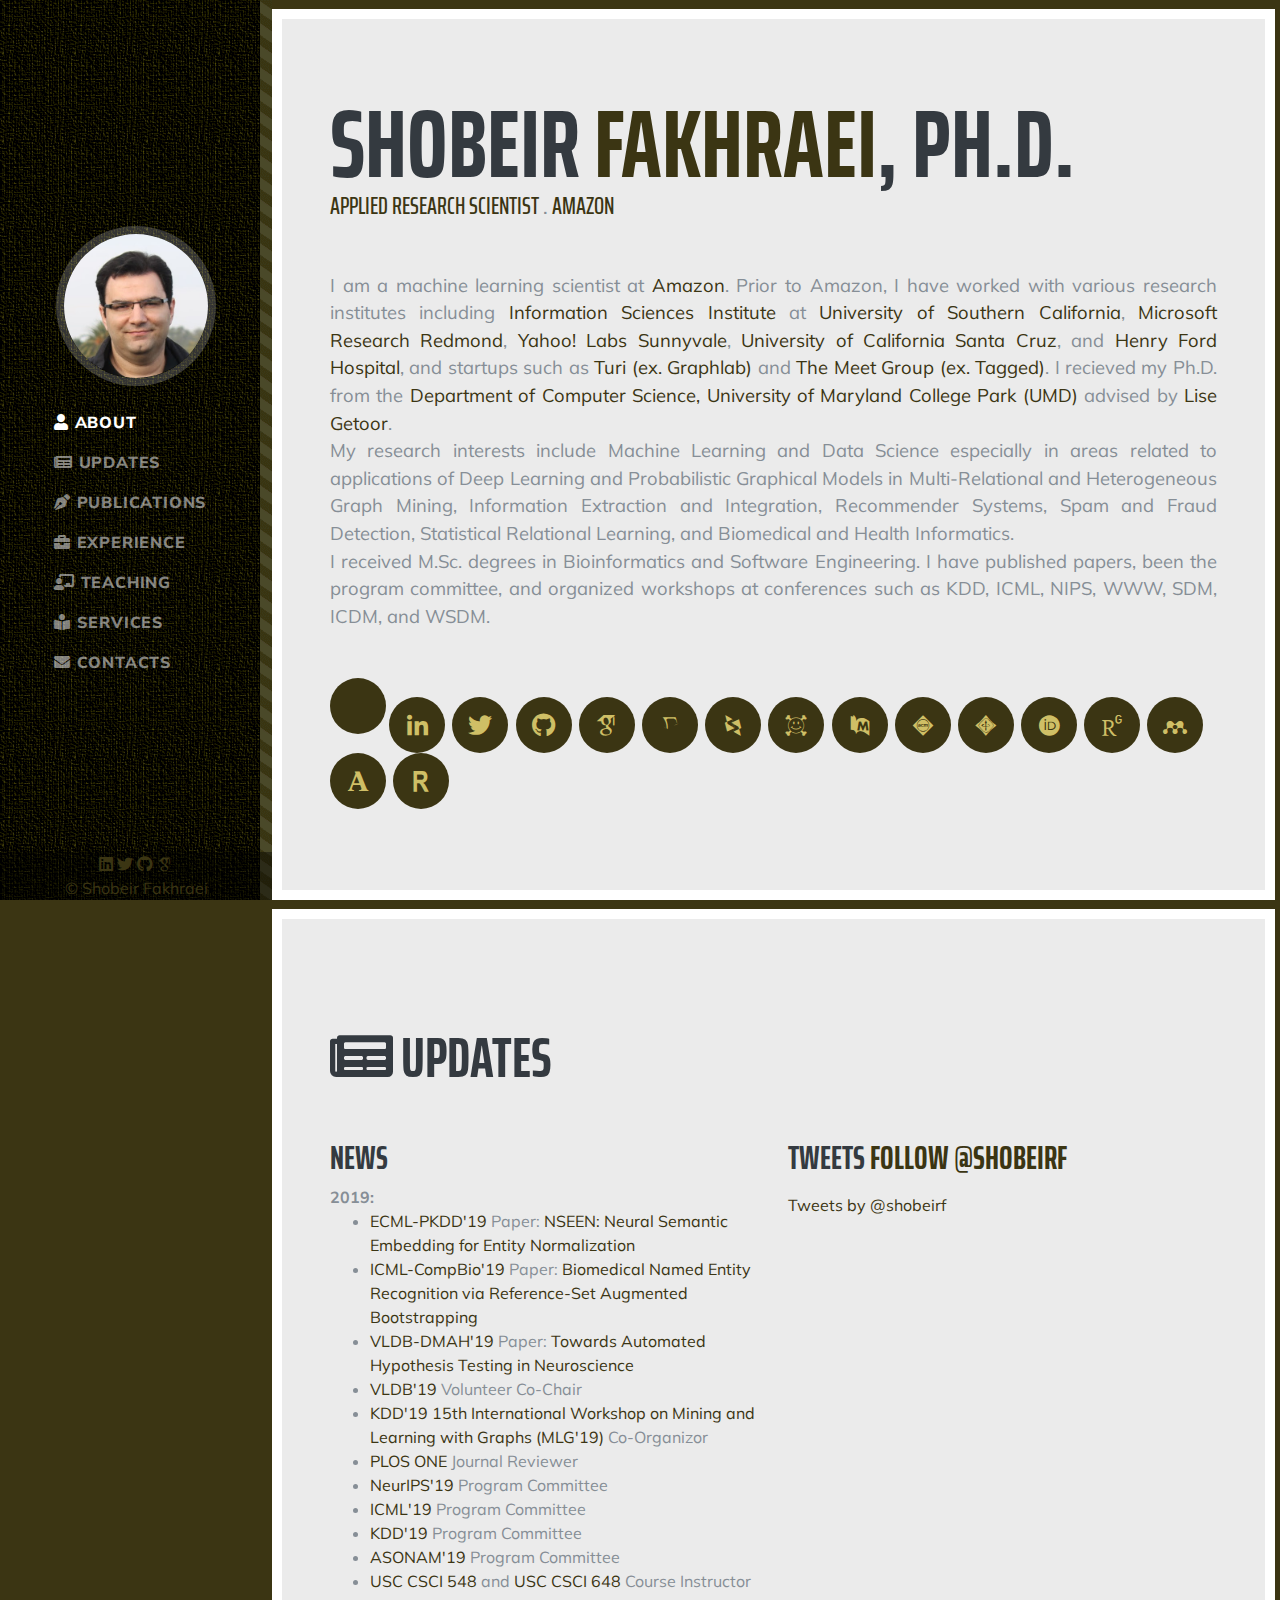
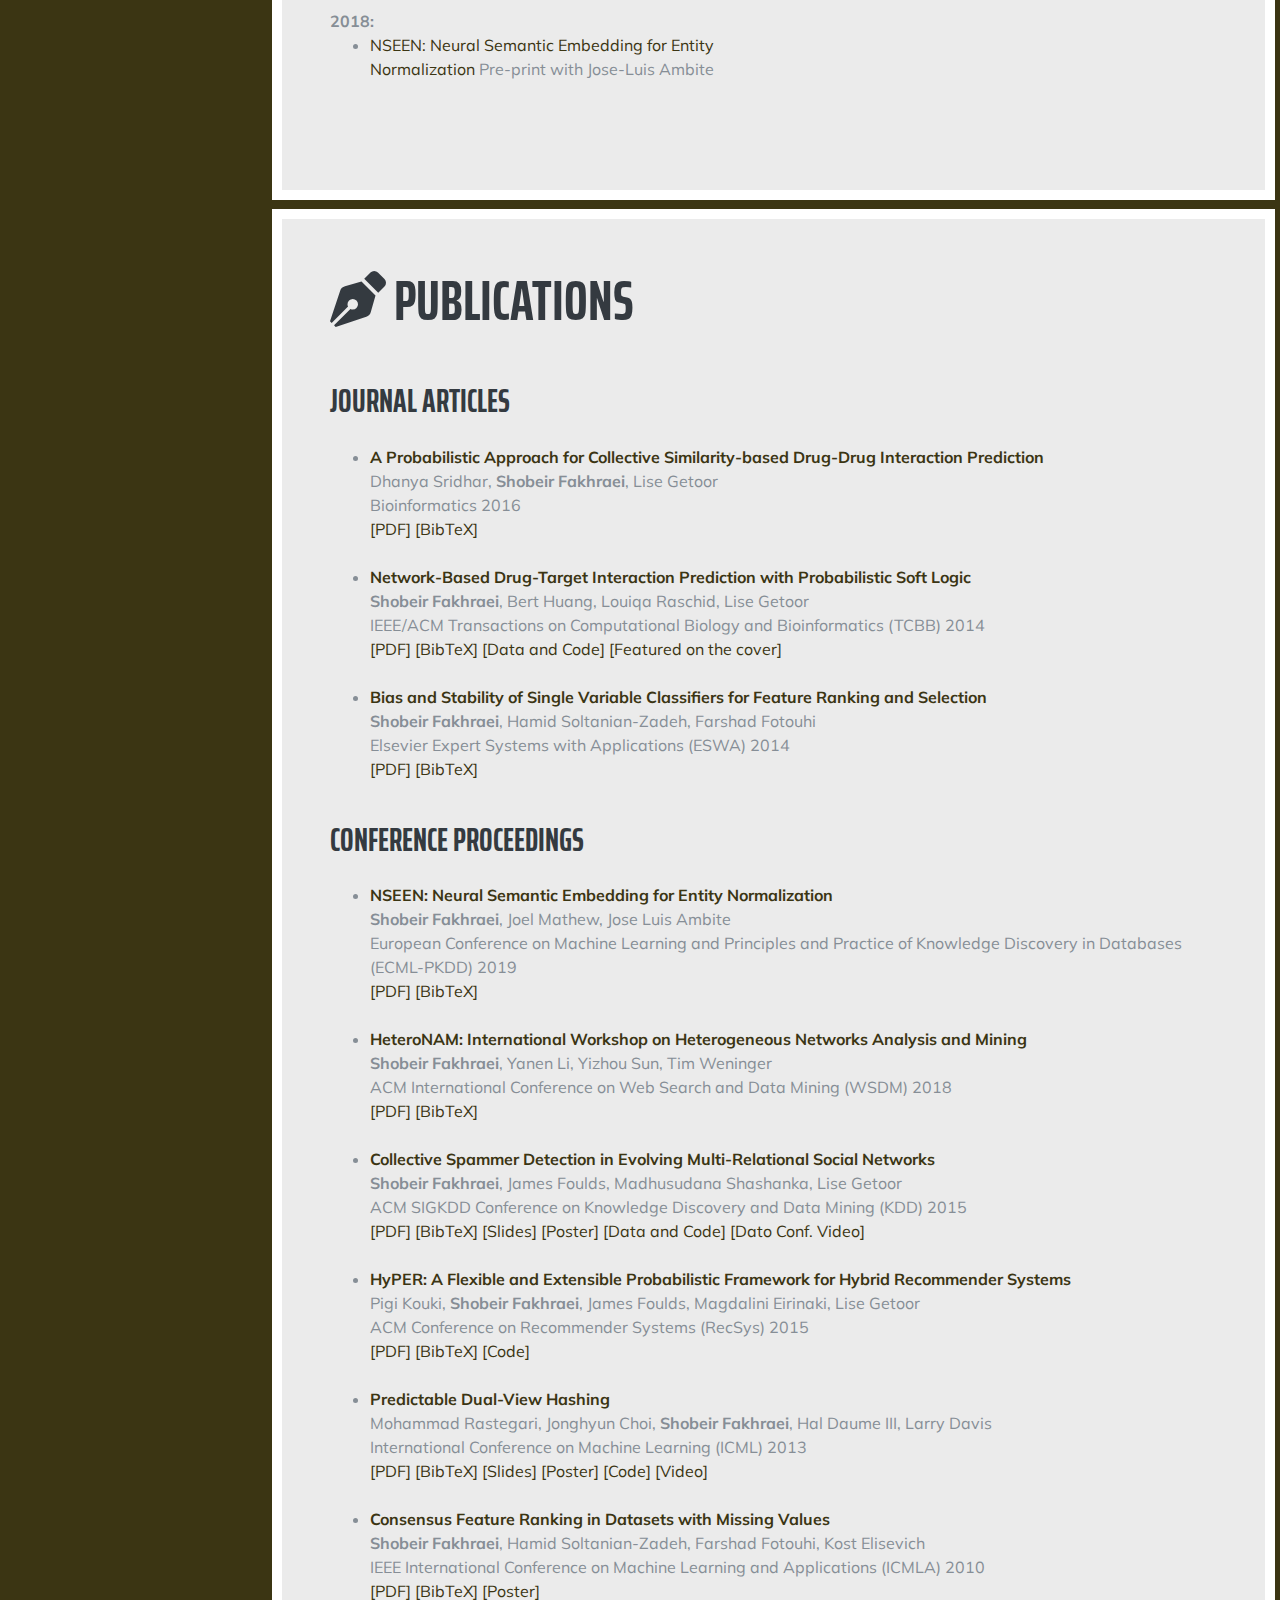
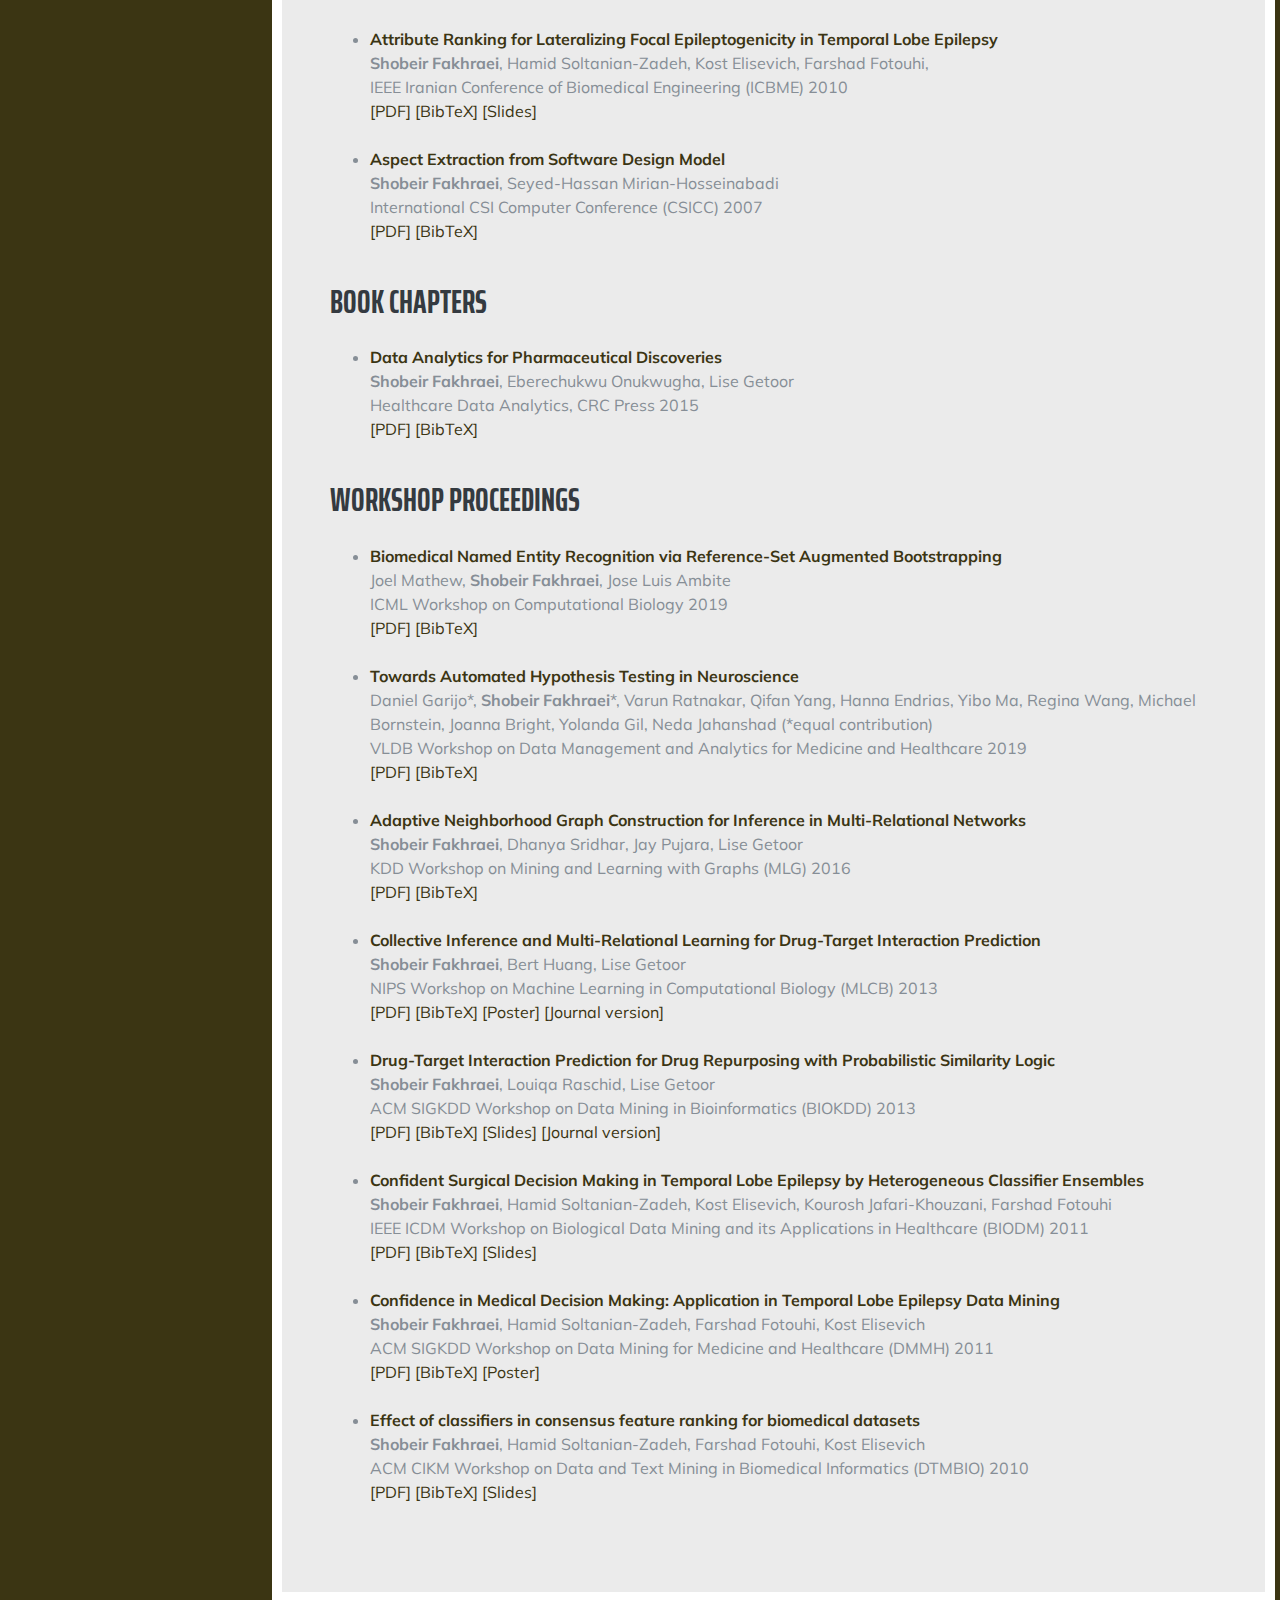
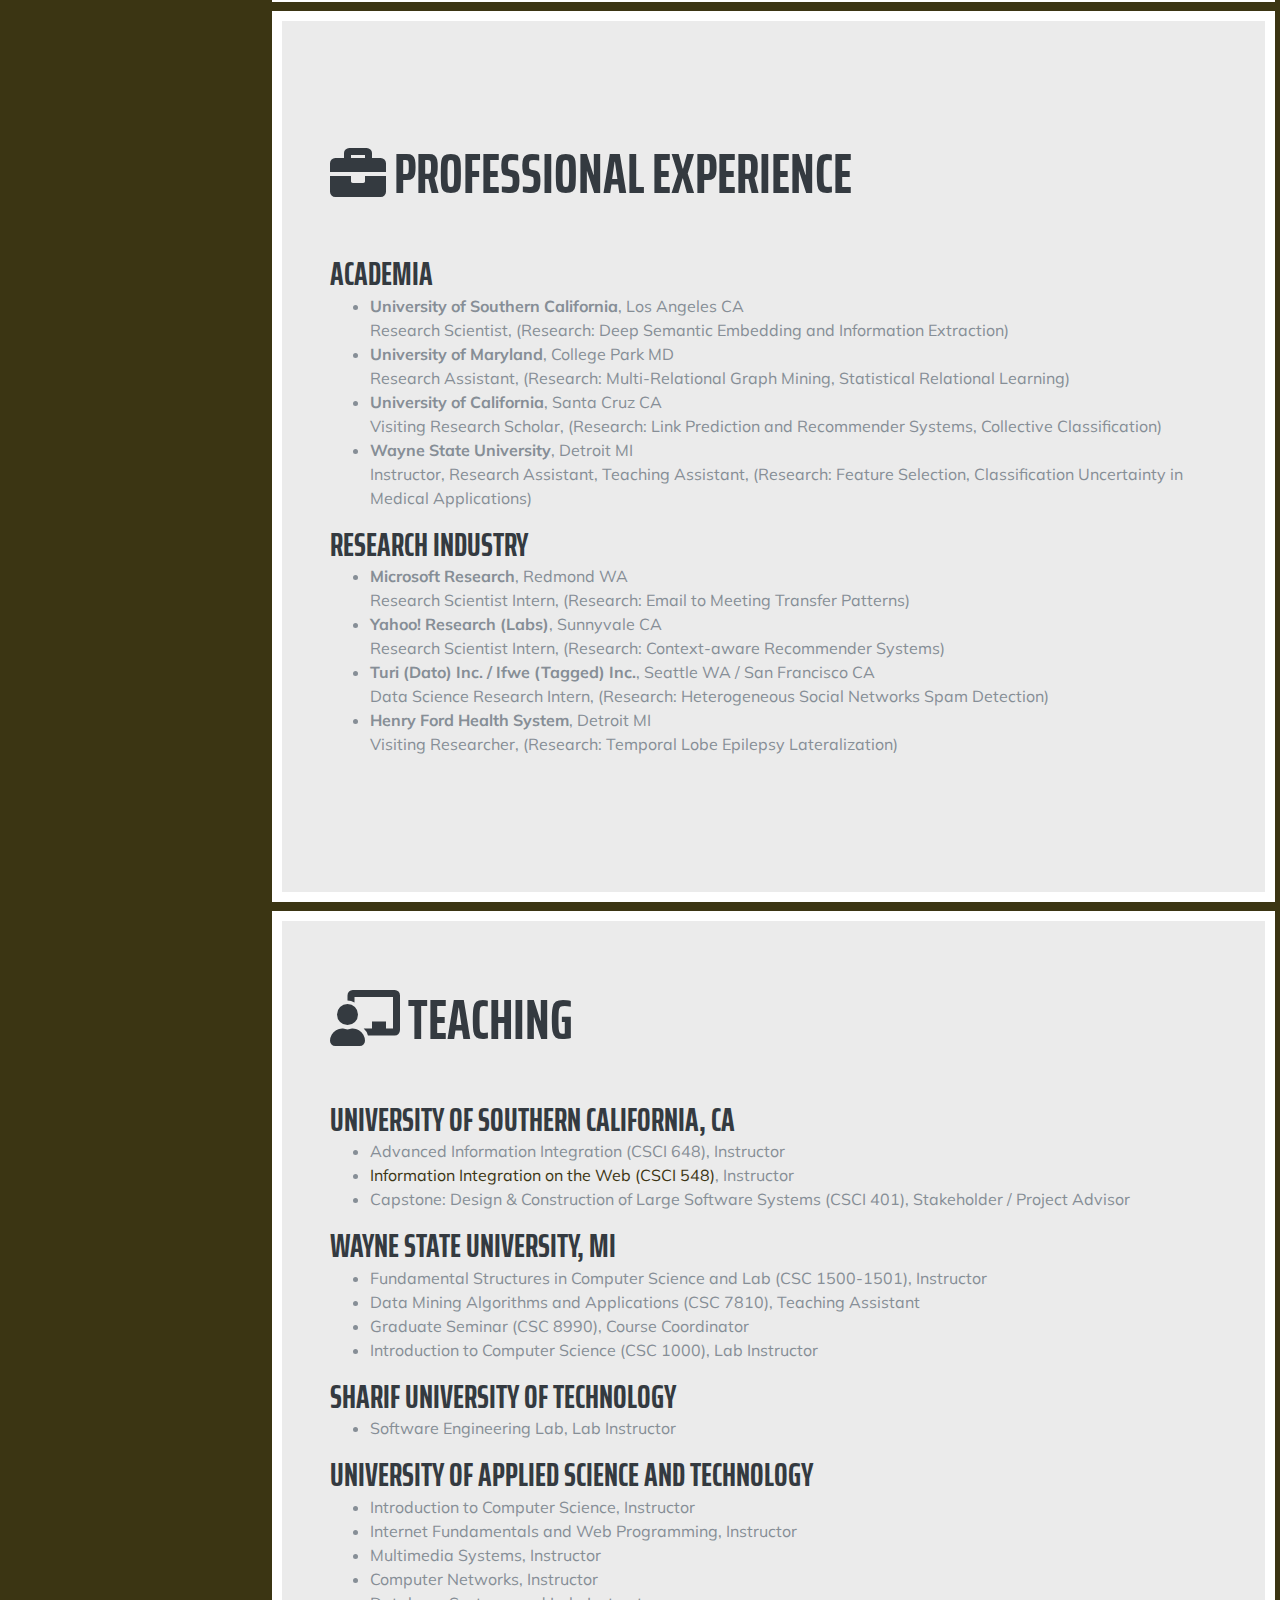
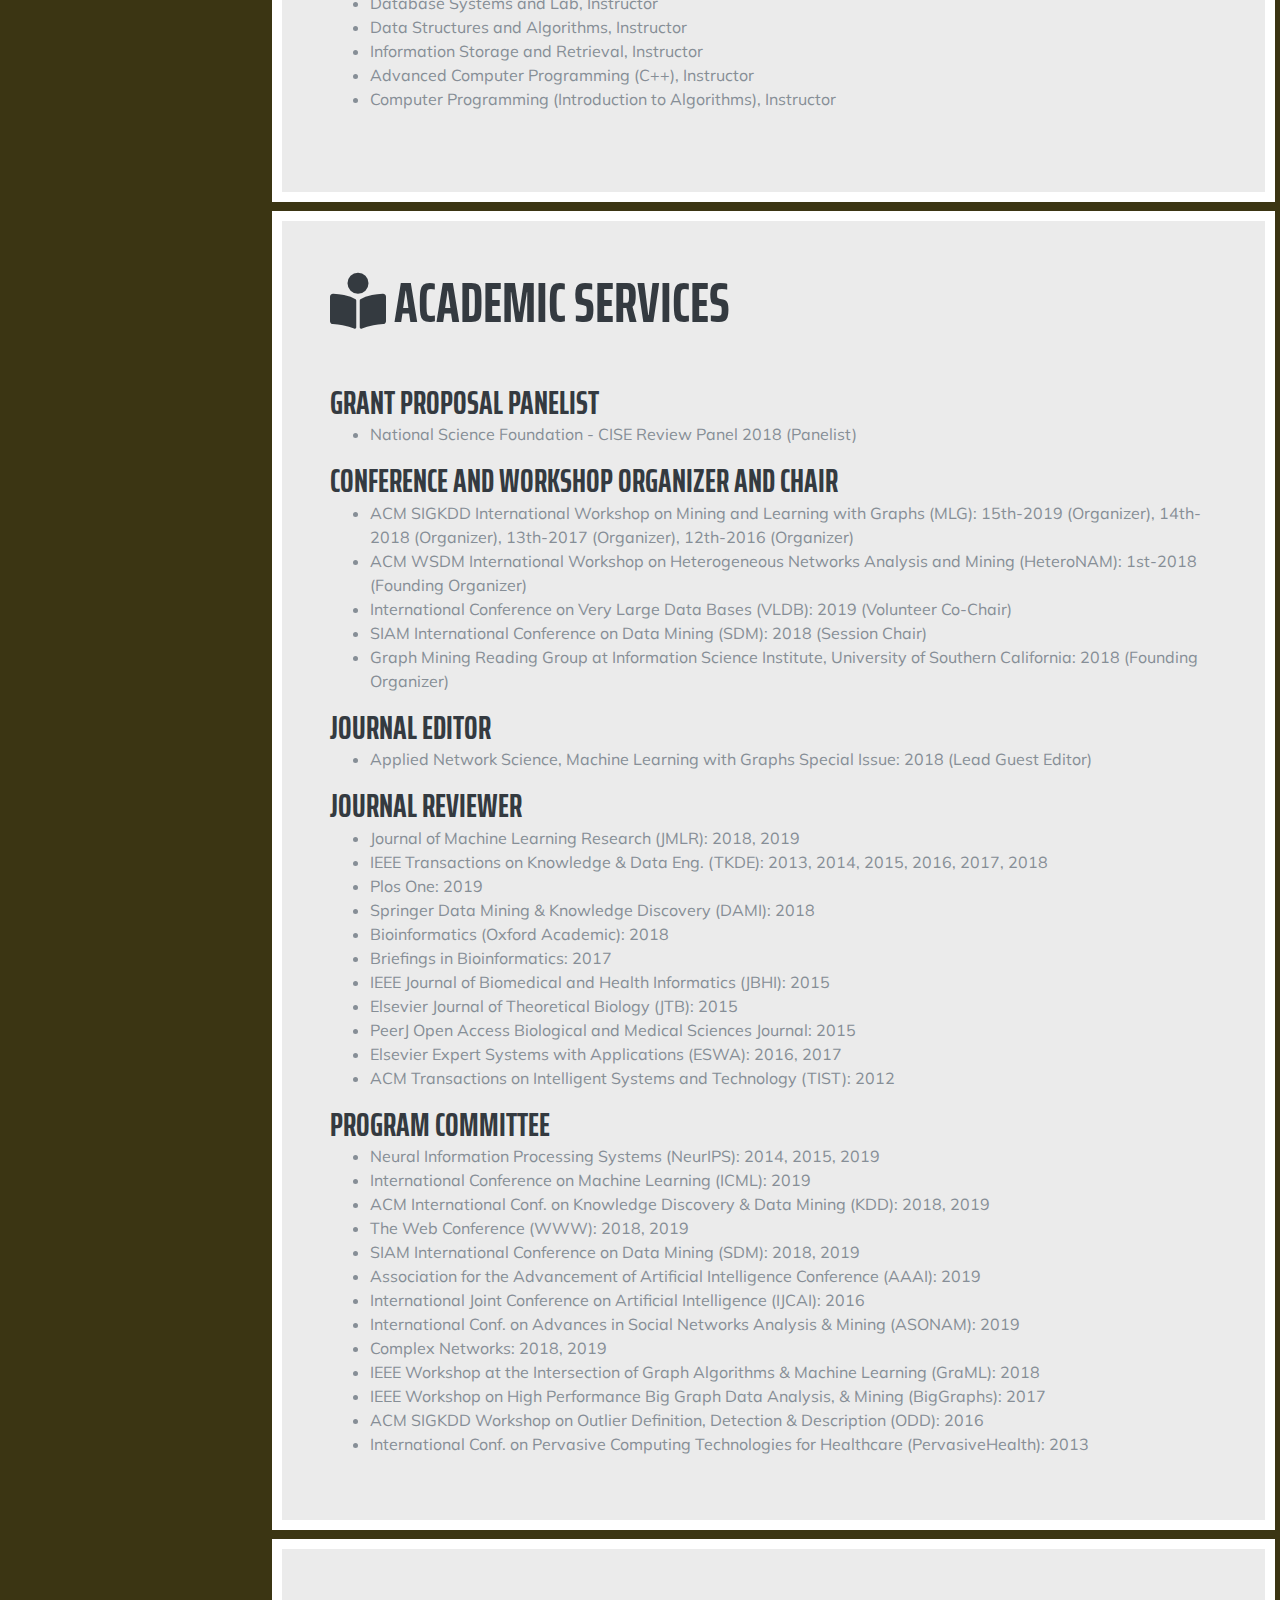
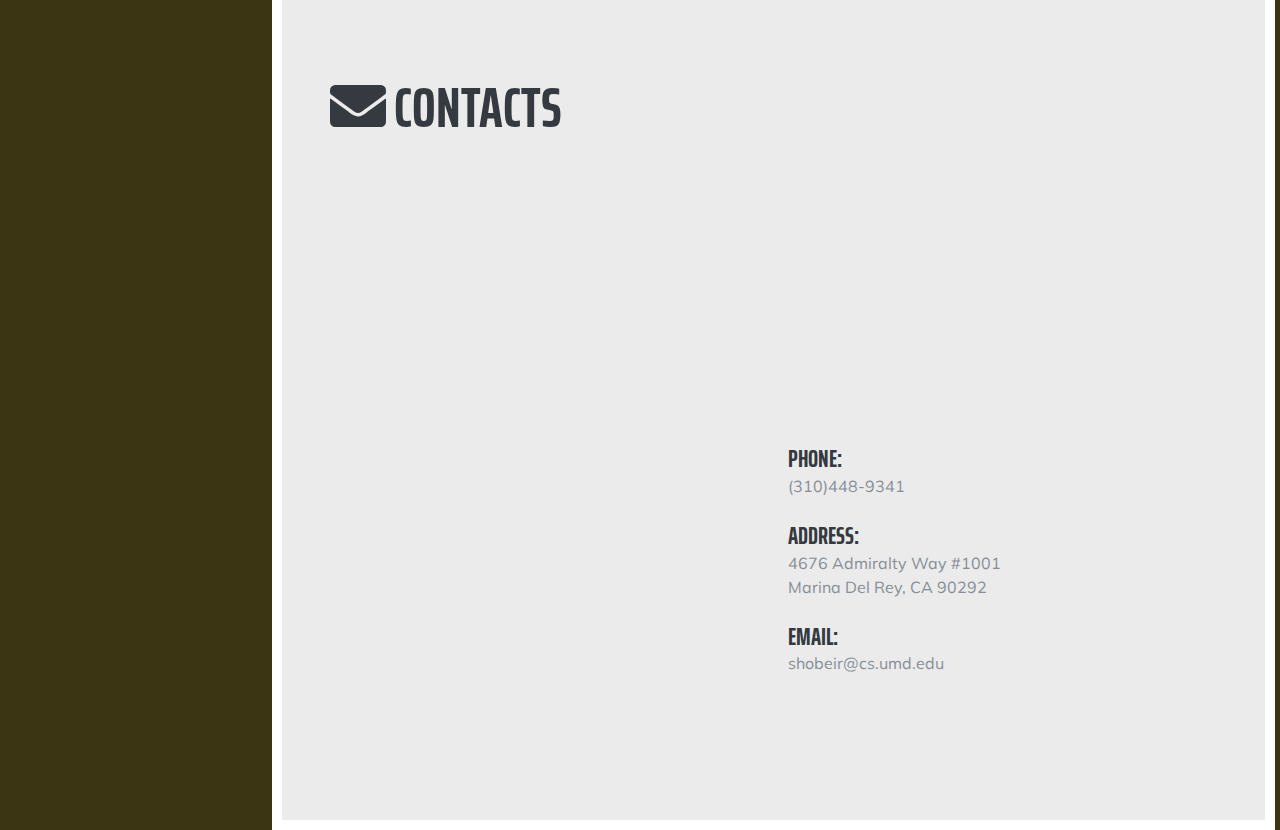
==== commit dfc57408: "minor update" ====
--- a/index.html
+++ b/index.html
@@ -169,8 +169,7 @@
             <a href="https://www.aboutamazon.com/innovation/artificial-intelligence" target=_blank>Amazon</a>
             <!--a href="#" target=_blank></a-->                     
           </div>
-              <p class="lead mb-5"> I am a machine learning scientist at <a href="https://www.aboutamazon.com/innovation/artificial-intelligence" target=_blank>Amazon</a>, 
-        
+              <p class="lead mb-5"> I am a machine learning scientist at <a href="https://www.aboutamazon.com/innovation/artificial-intelligence" target=_blank>Amazon<a/>.  
         Prior to Amazon, I have worked with various research institutes including <a href='https://www.isi.edu/' target=_blank>Information Sciences Institute<a/> at <a href='https://www.usc.edu/' target=_blank>University of Southern California<a/>,  
         <a href="https://www.microsoft.com/en-us/research/group/adaptive-systems-and-interaction/" target=_blank>Microsoft Research Redmond<a/>, 
         <a href="https://yahooresearch.tumblr.com/" target=_blank>Yahoo! Labs Sunnyvale</a>, 
@@ -181,8 +180,8 @@
         I recieved my Ph.D. from the <a href="http://cs.umd.edu" target=_blank>Department of Computer Science, University of Maryland College Park (UMD)</a> advised by <a href="http://www.umiacs.umd.edu/~getoor/index.shtml" target=_blank>Lise Getoor<a/>.<br/>
         My research interests include Machine Learning and Data Science especially in areas related to applications of Deep Learning and Probabilistic Graphical Models in Multi-Relational and Heterogeneous Graph Mining, Information Extraction and Integration, Recommender Systems, Spam and Fraud Detection, Statistical Relational Learning, and Biomedical and Health Informatics.<br/>
         I received M.Sc. degrees in Bioinformatics and Software Engineering.
+          I have published papers, been the program committee, and organized workshops at conferences such as KDD, ICML, NIPS, WWW, SDM, ICDM, and WSDM. </p>
           
-          I have published papers, been the program committee, and organized workshops at conferences such as KDD, ICML, NIPS, WWW, SDM, ICDM, and WSDM. </p>
               <div class="social-icons">
                   <a href='http://www.linkedin.com/in/shobeir' target=_blank>
                     <i class="fab fa-linkedin-in"></i>
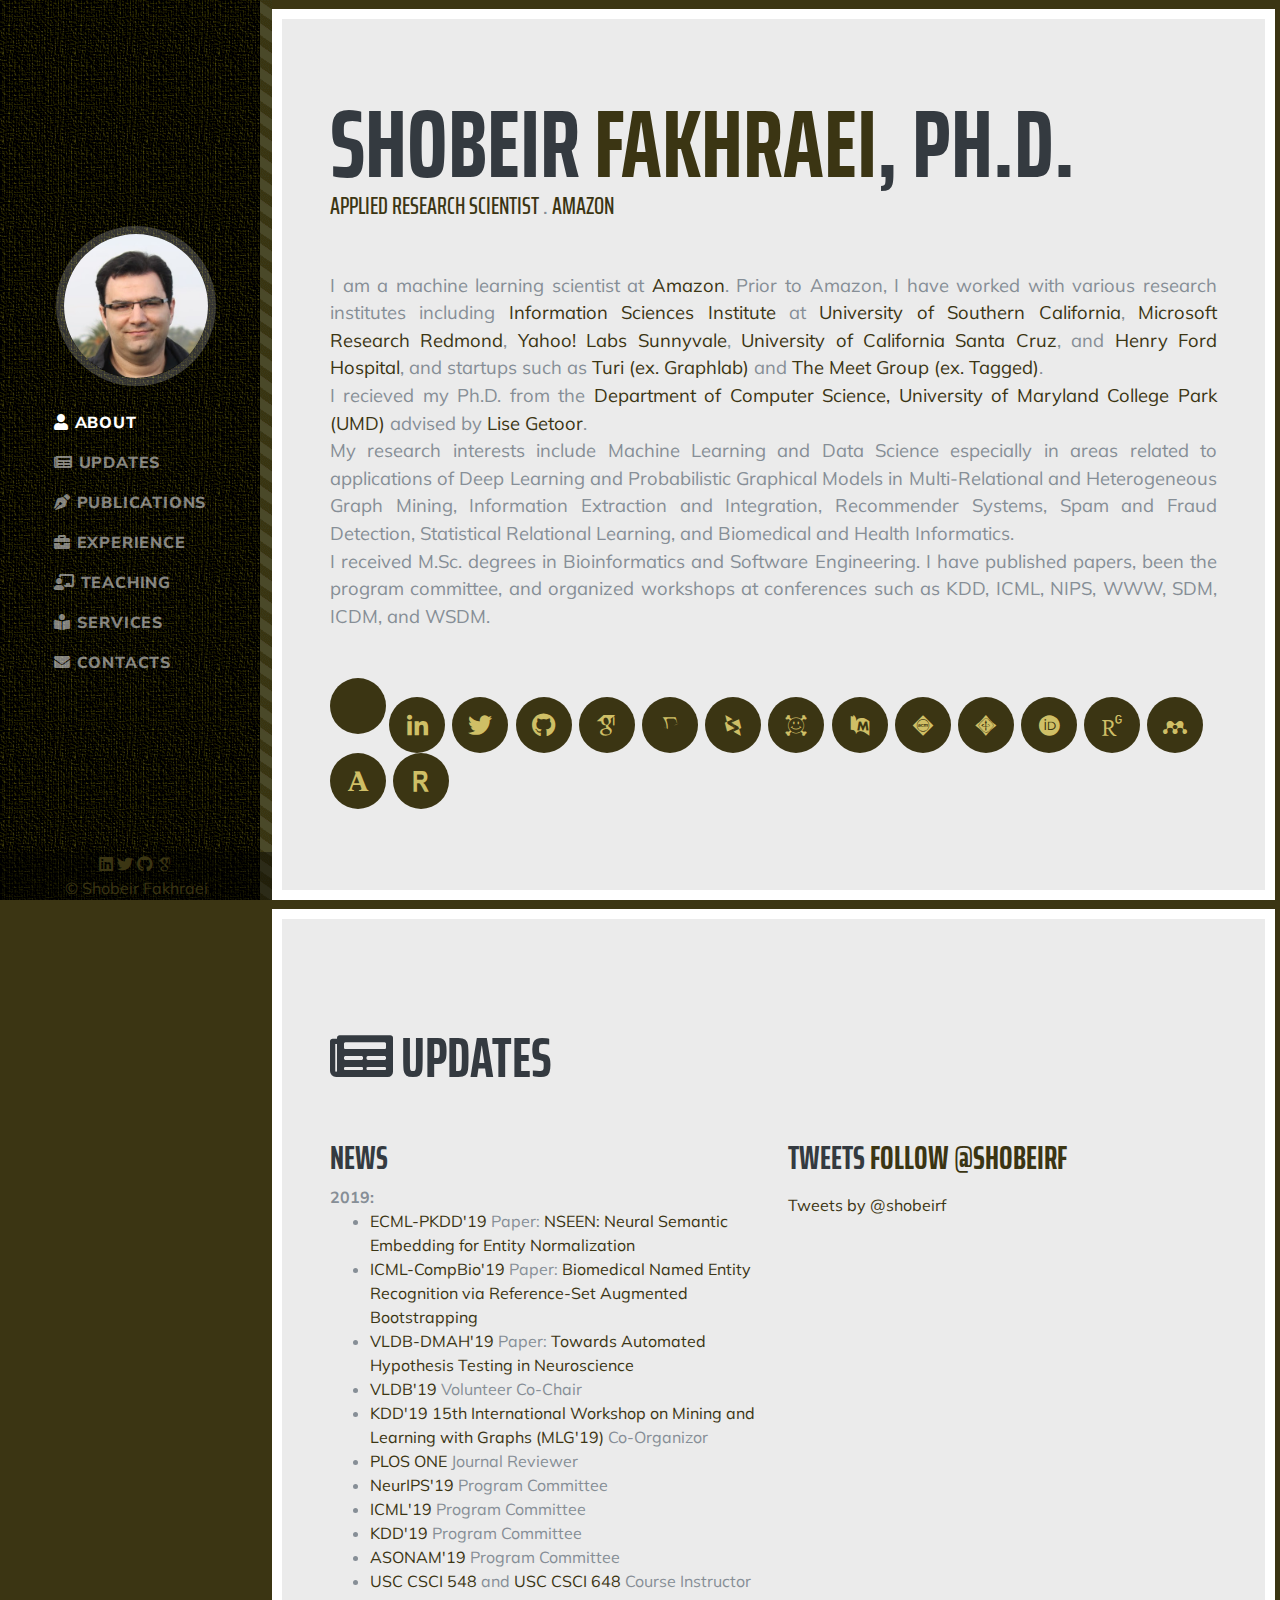
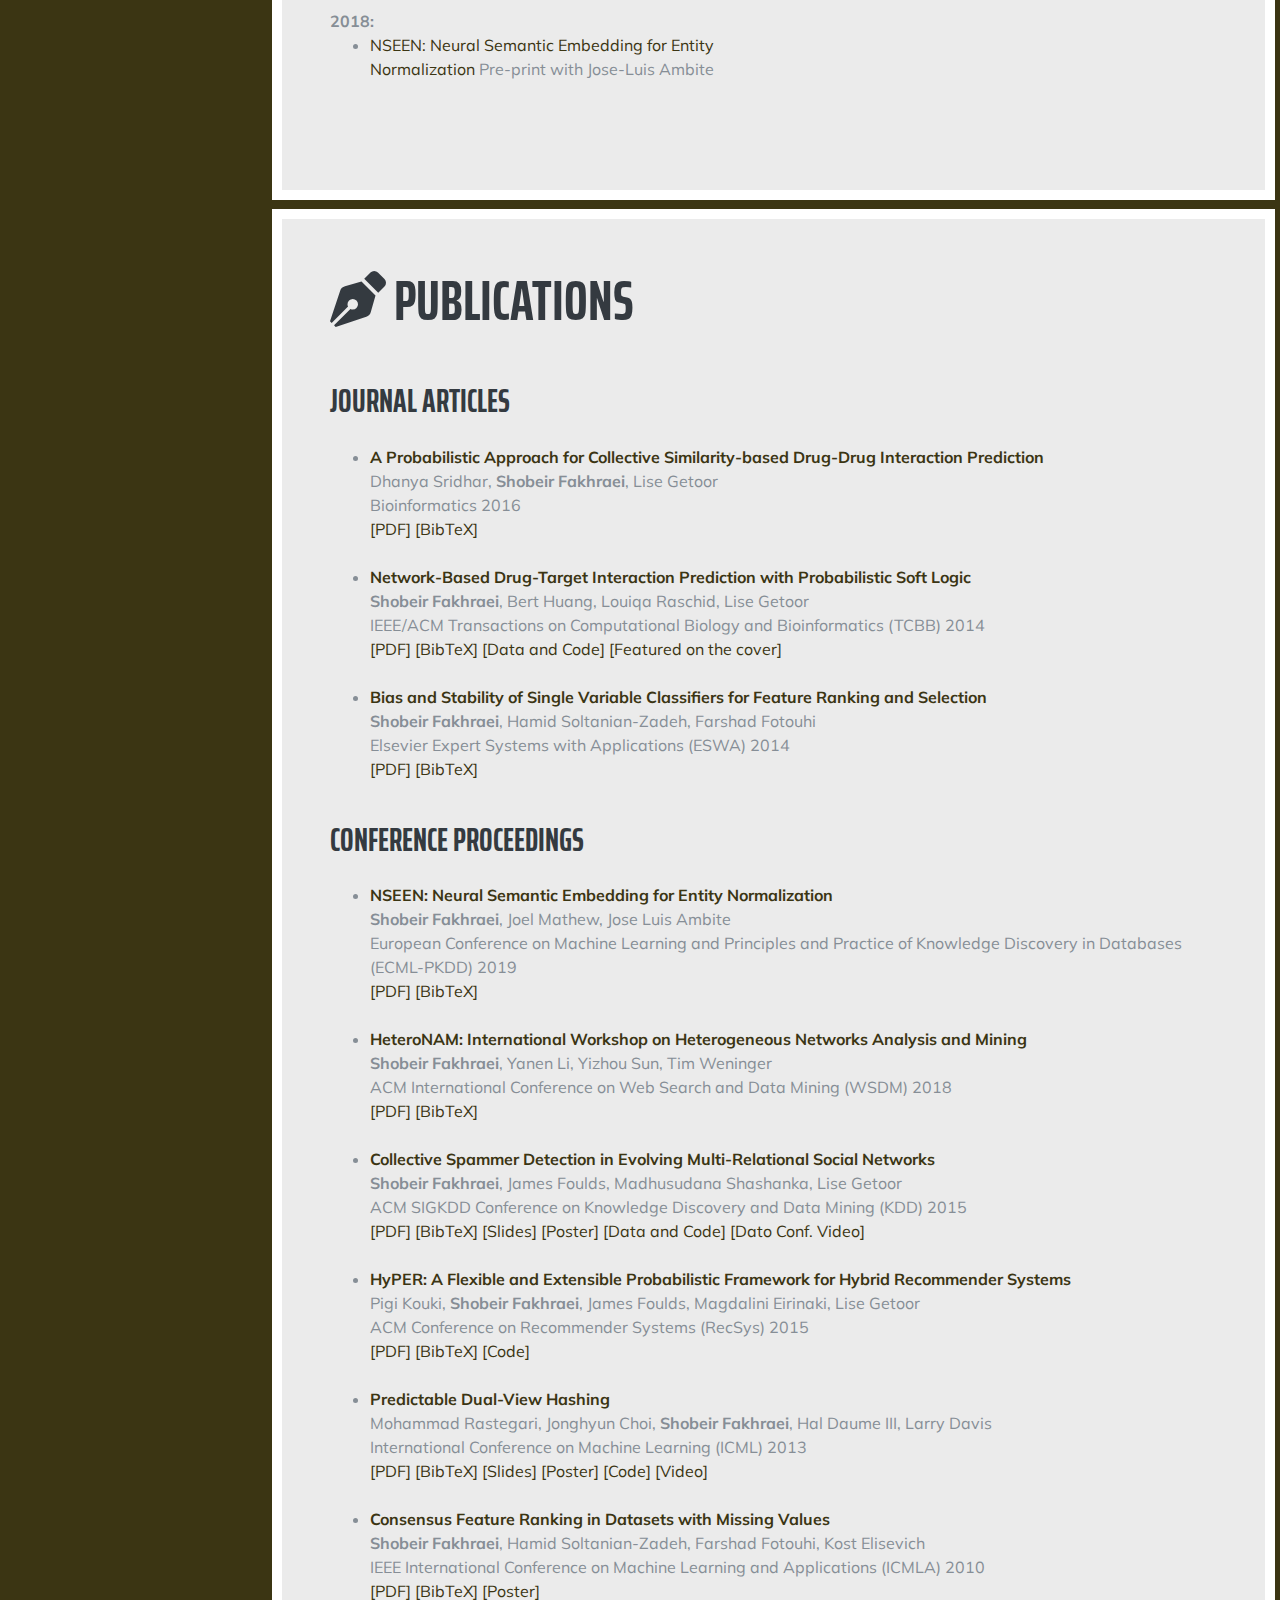
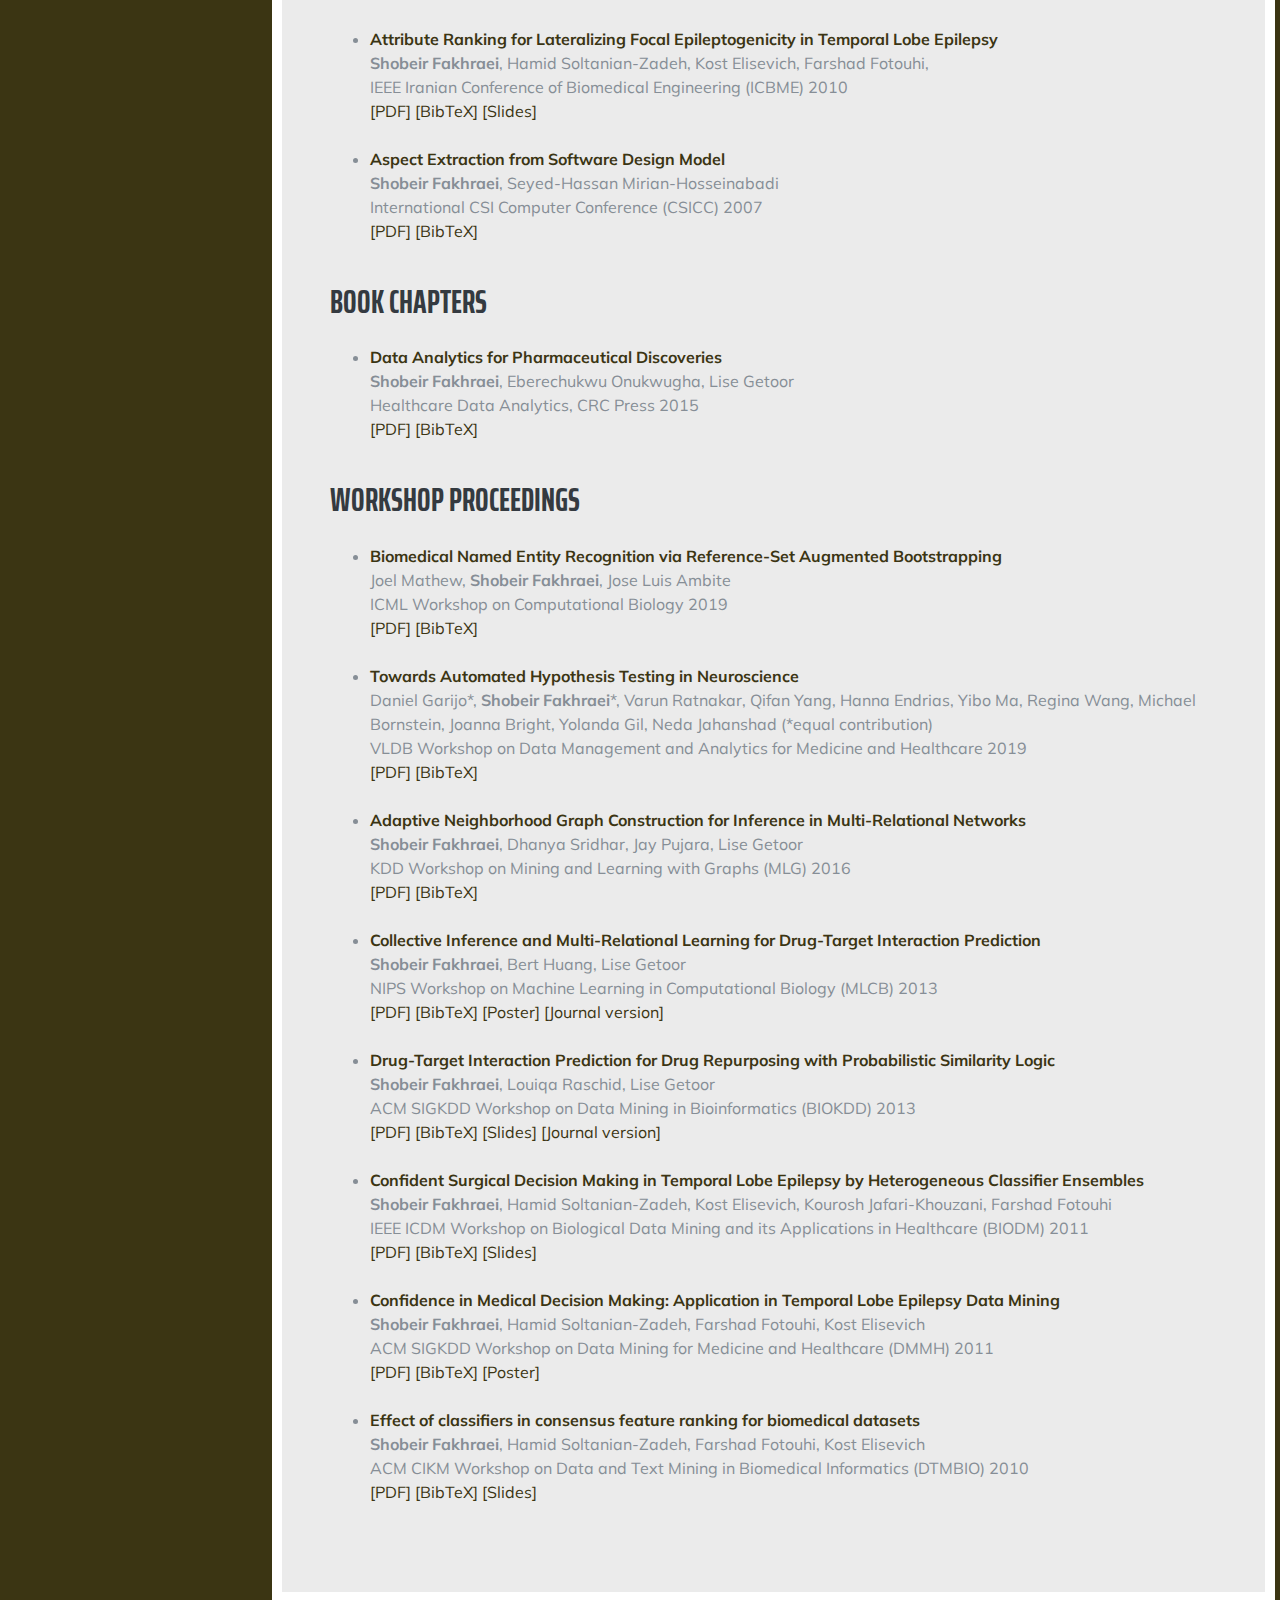
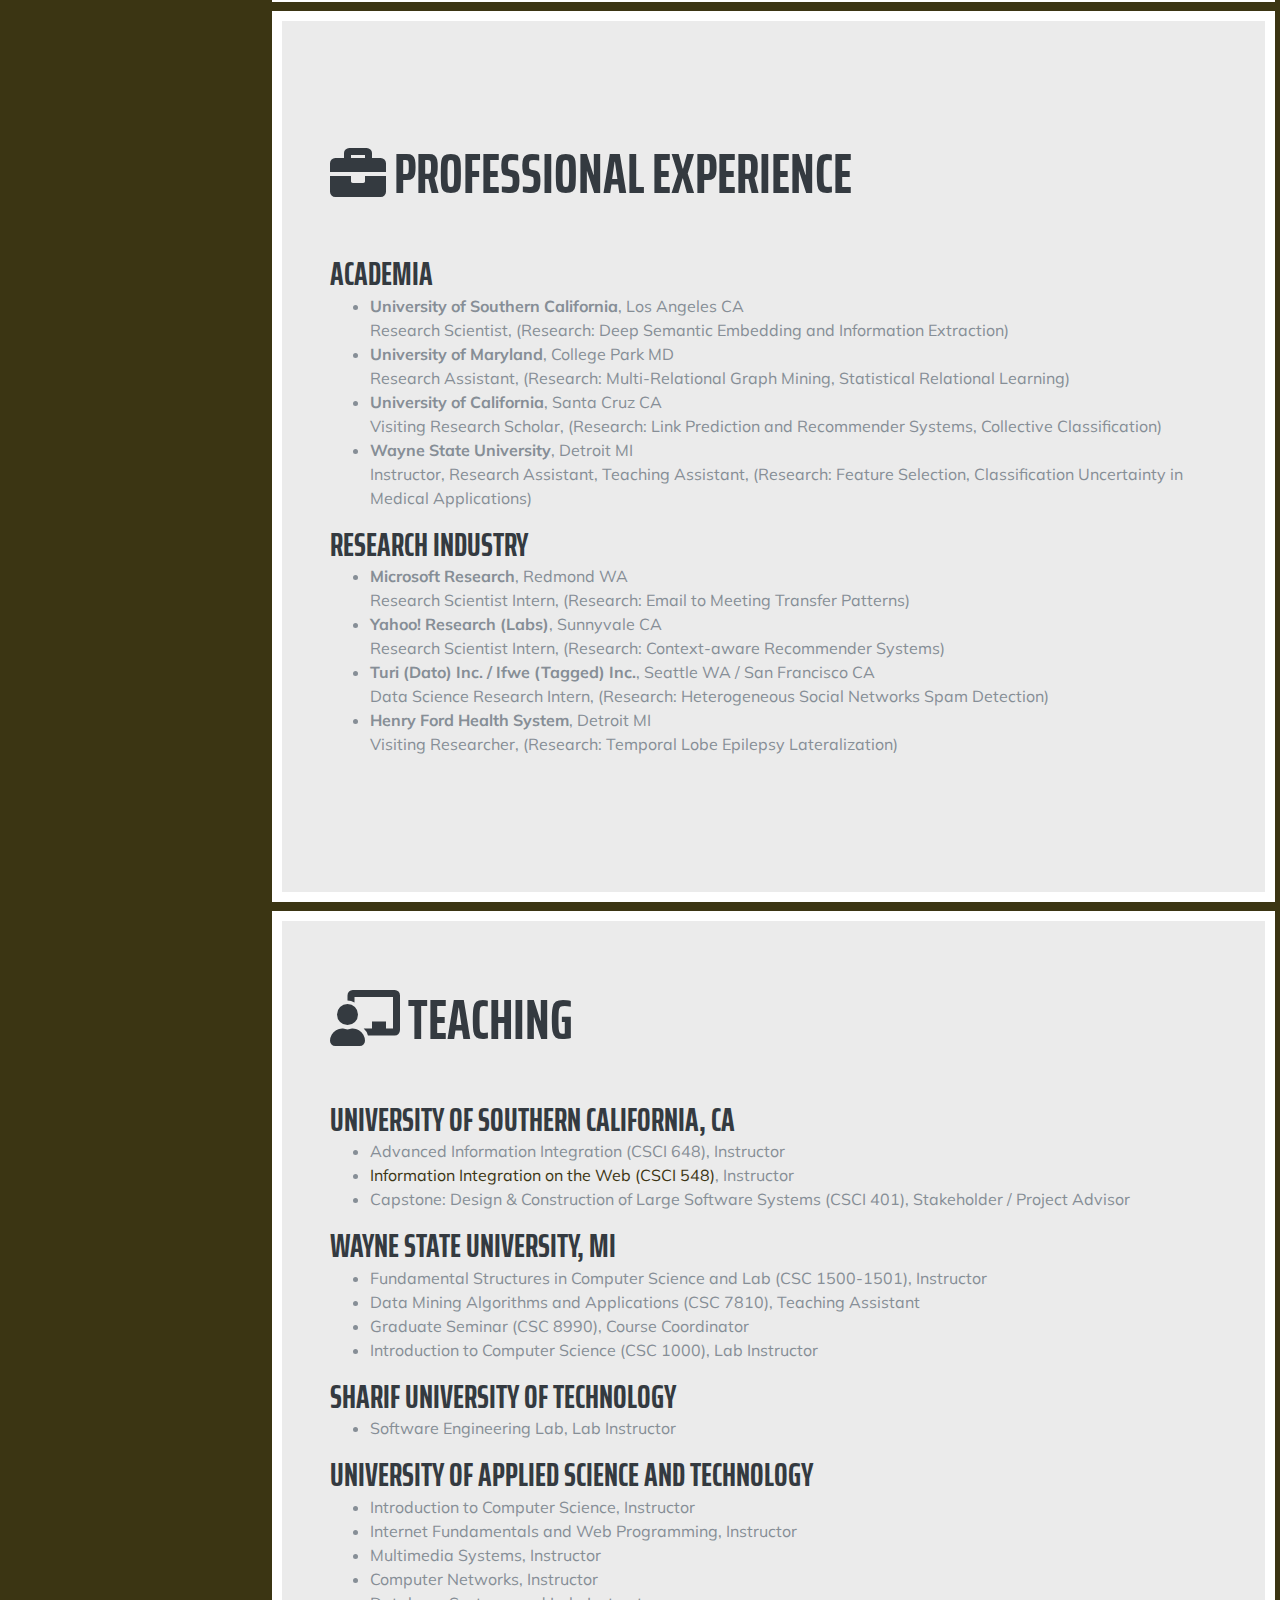
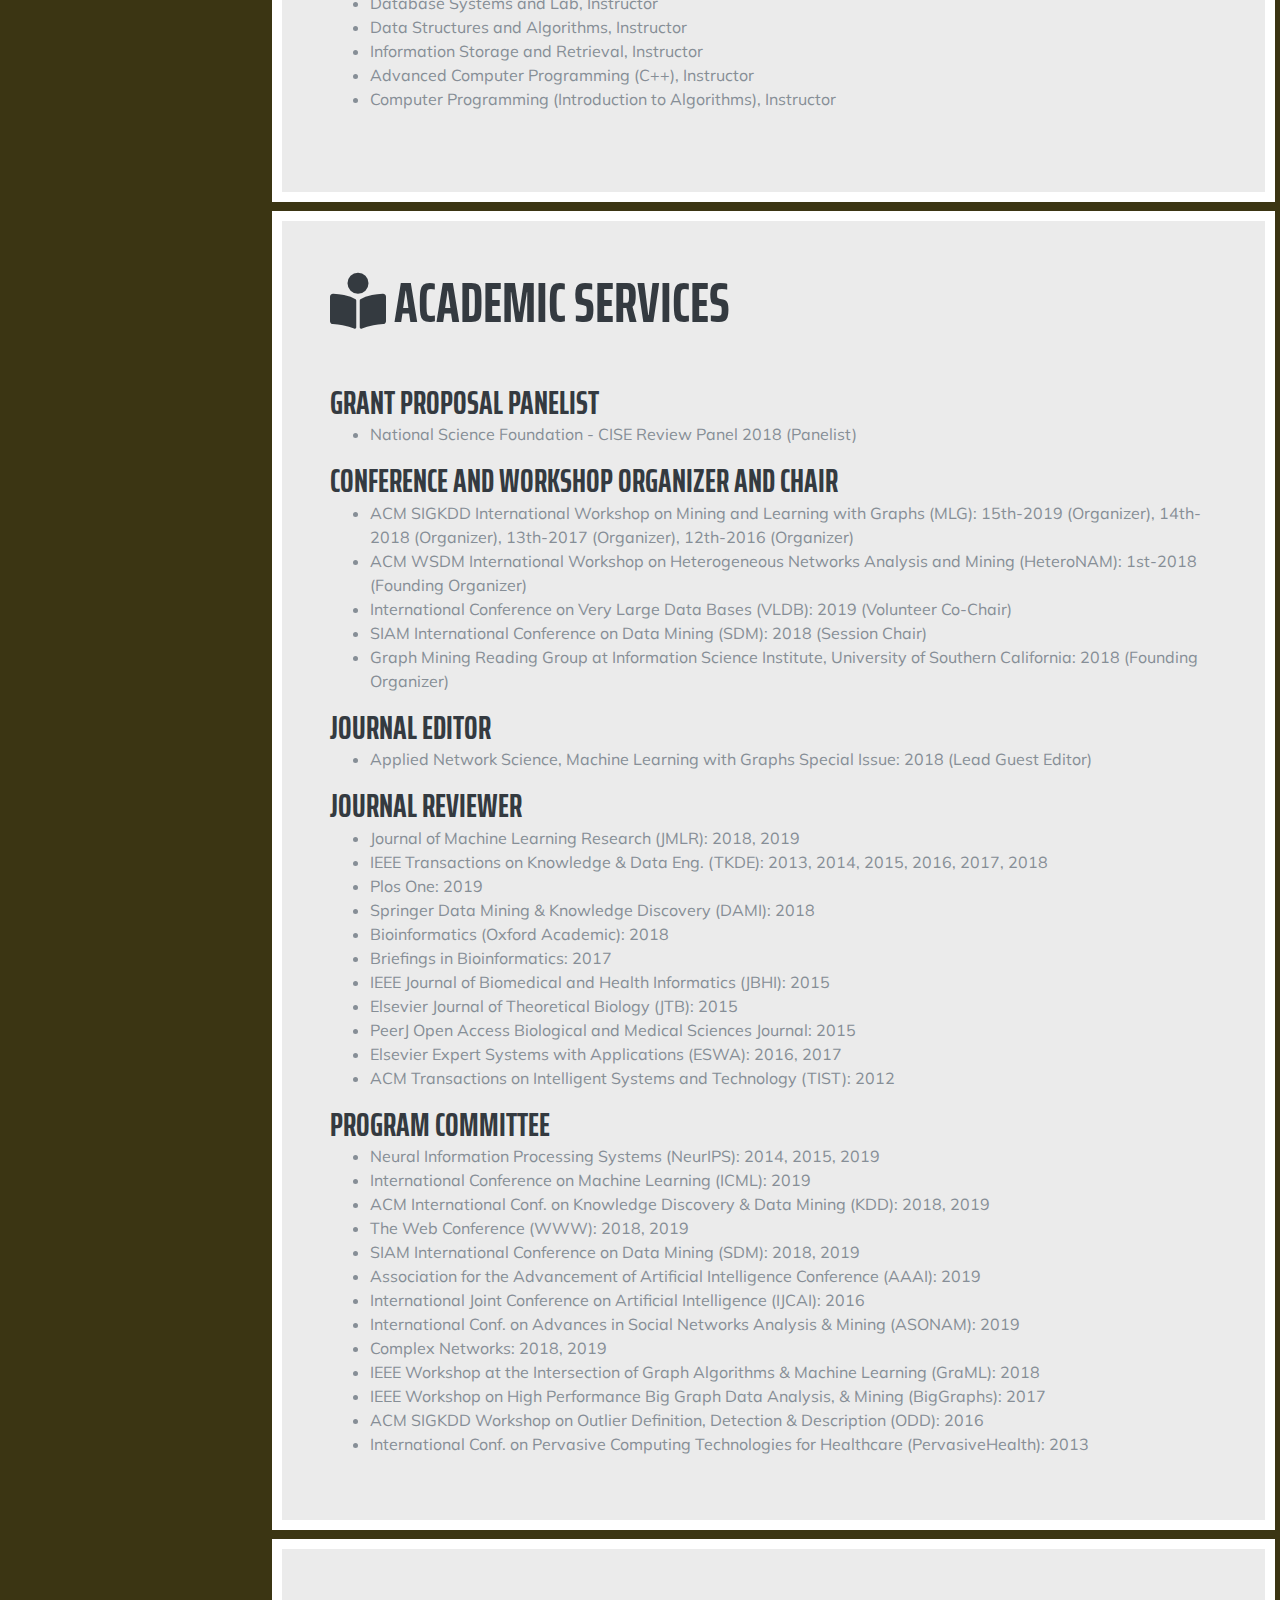
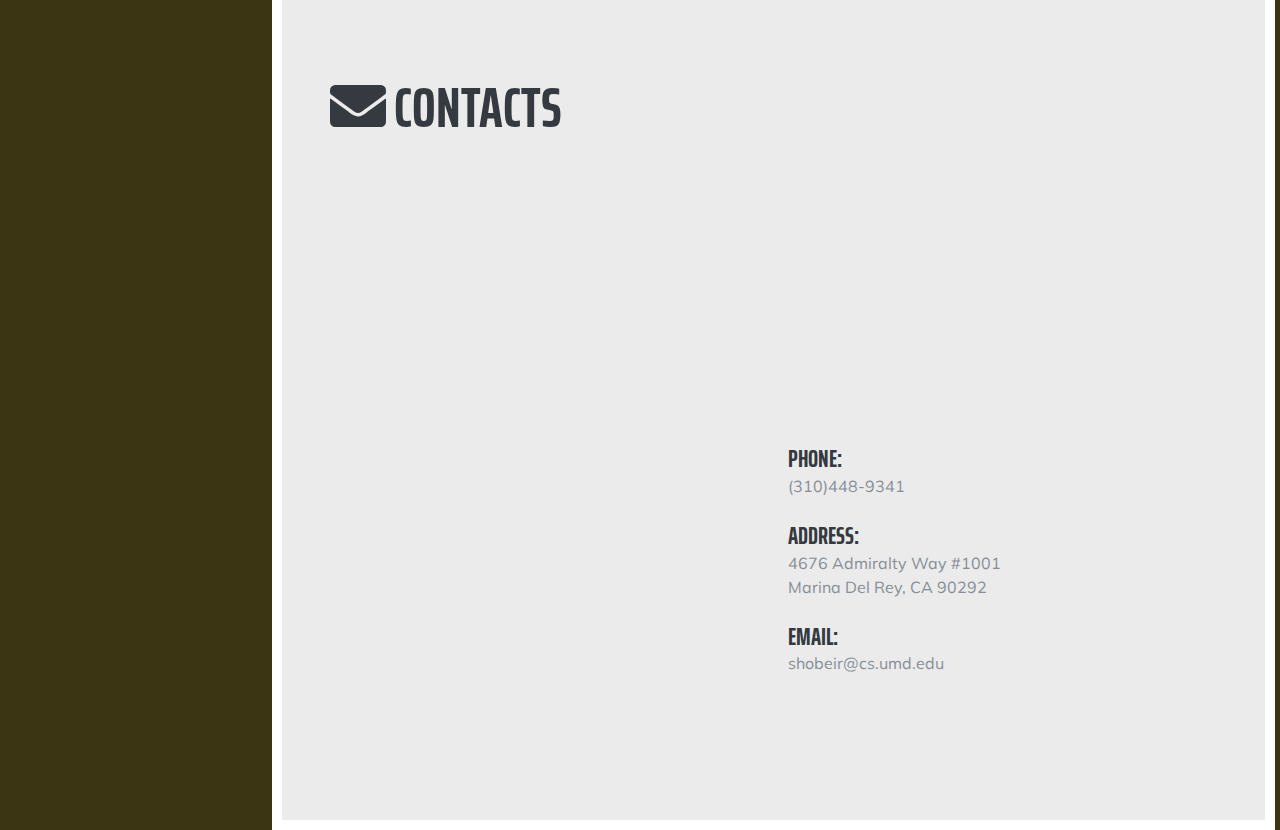
==== commit 514c2e7e: "minor edit" ====
--- a/index.html
+++ b/index.html
@@ -167,7 +167,6 @@
           <div class="subheading mb-5">
             <a href="http://www.linkedin.com/in/shobeir" target=_blank>Applied Research Scientist</a> . 
             <a href="https://www.aboutamazon.com/innovation/artificial-intelligence" target=_blank>Amazon</a>
-            <!--a href="#" target=_blank></a-->                     
           </div>
               <p class="lead mb-5"> I am a machine learning scientist at <a href="https://www.aboutamazon.com/innovation/artificial-intelligence" target=_blank>Amazon<a/>.  
         Prior to Amazon, I have worked with various research institutes including <a href='https://www.isi.edu/' target=_blank>Information Sciences Institute<a/> at <a href='https://www.usc.edu/' target=_blank>University of Southern California<a/>,  
@@ -175,12 +174,13 @@
         <a href="https://yahooresearch.tumblr.com/" target=_blank>Yahoo! Labs Sunnyvale</a>, 
         <a href="https://cs.soe.ucsc.edu/" target=_blank>University of California Santa Cruz<a/>, and 
         <a href="https://www.henryford.com/hcp/research" target=_blank>Henry Ford Hospital<a/>, 
-        and startups such as <a href="https://turi.com/" target=_blank>Turi (ex. Graphlab)</a> and <a href="http://www.ifwe.co/" target=_blank>The Meet Group (ex. Tagged)</a>.
+        and startups such as <a href="https://turi.com/" target=_blank>Turi (ex. Graphlab)</a> and <a href="http://www.ifwe.co/" target=_blank>The Meet Group (ex. Tagged)</a>.<br/>
 
         I recieved my Ph.D. from the <a href="http://cs.umd.edu" target=_blank>Department of Computer Science, University of Maryland College Park (UMD)</a> advised by <a href="http://www.umiacs.umd.edu/~getoor/index.shtml" target=_blank>Lise Getoor<a/>.<br/>
+          
         My research interests include Machine Learning and Data Science especially in areas related to applications of Deep Learning and Probabilistic Graphical Models in Multi-Relational and Heterogeneous Graph Mining, Information Extraction and Integration, Recommender Systems, Spam and Fraud Detection, Statistical Relational Learning, and Biomedical and Health Informatics.<br/>
         I received M.Sc. degrees in Bioinformatics and Software Engineering.
-          I have published papers, been the program committee, and organized workshops at conferences such as KDD, ICML, NIPS, WWW, SDM, ICDM, and WSDM. </p>
+        I have published papers, been the program committee, and organized workshops at conferences such as KDD, ICML, NIPS, WWW, SDM, ICDM, and WSDM. </p>
           
               <div class="social-icons">
                   <a href='http://www.linkedin.com/in/shobeir' target=_blank>
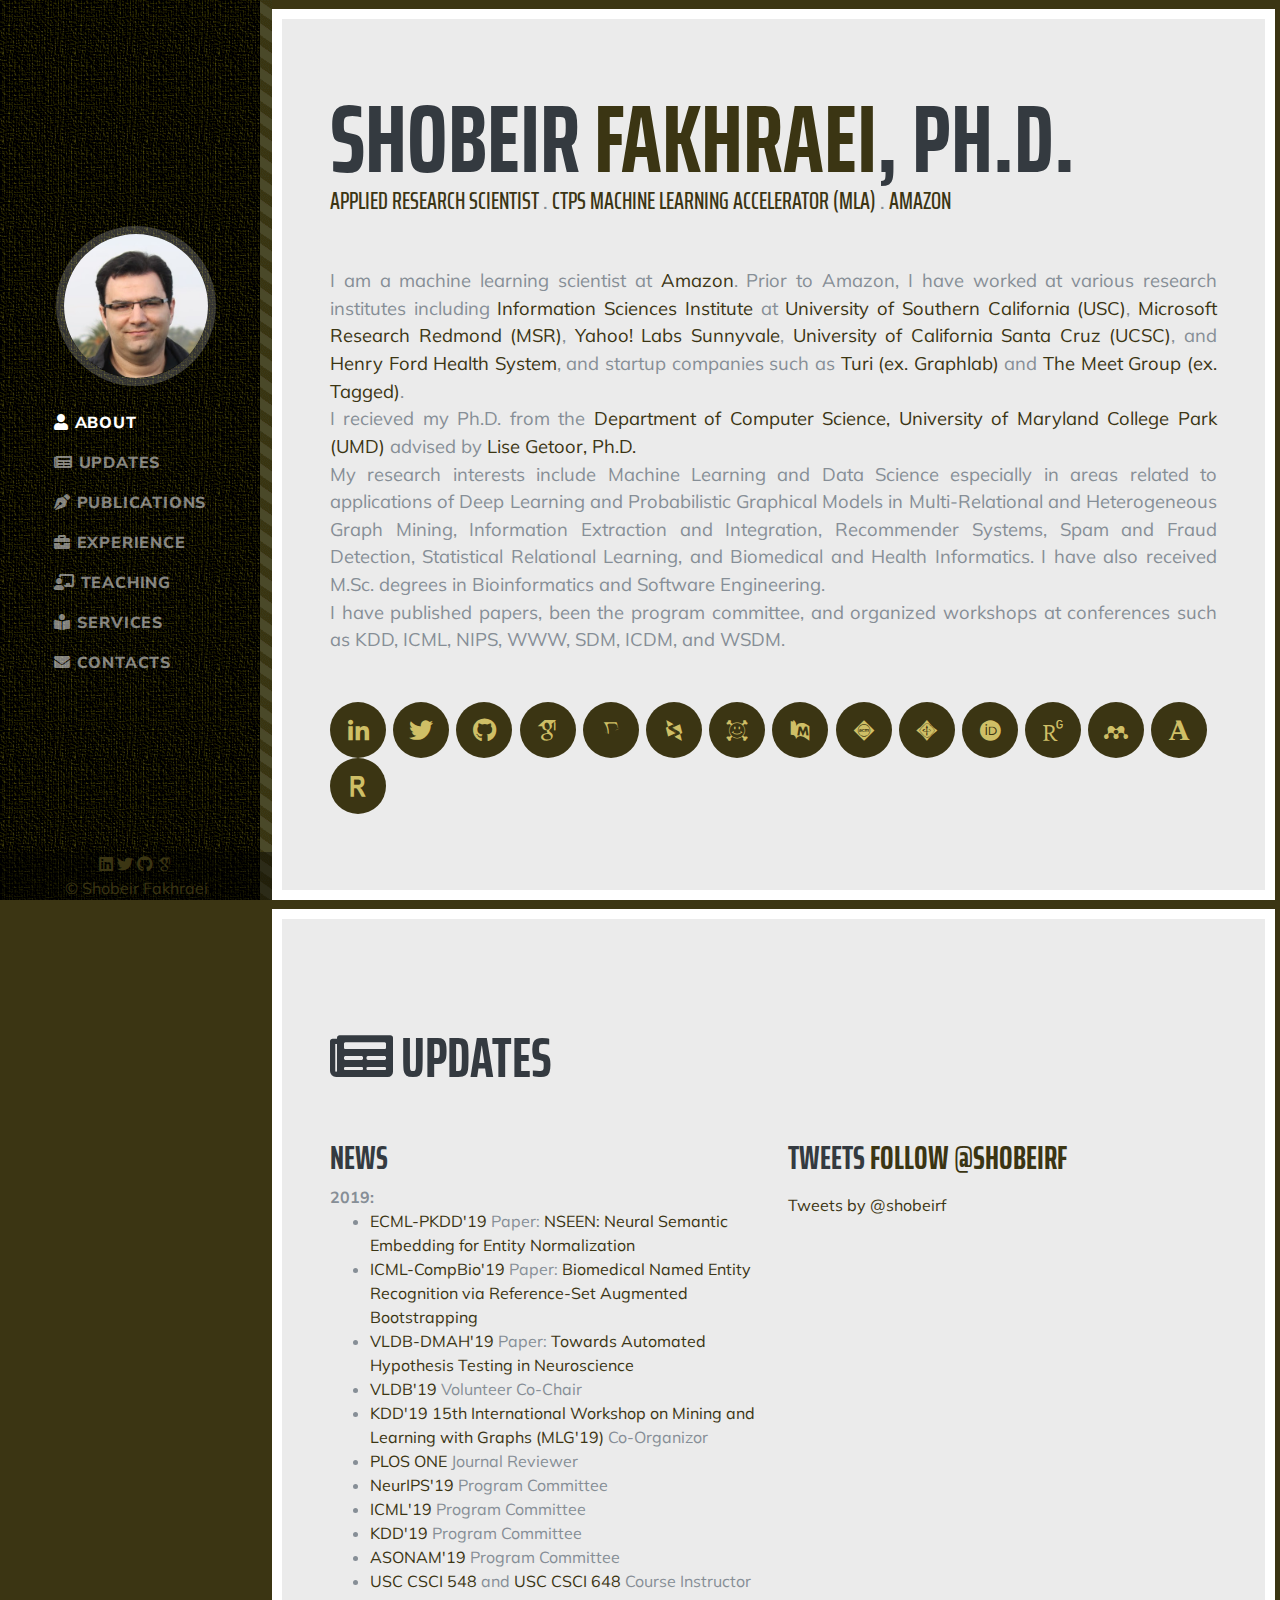
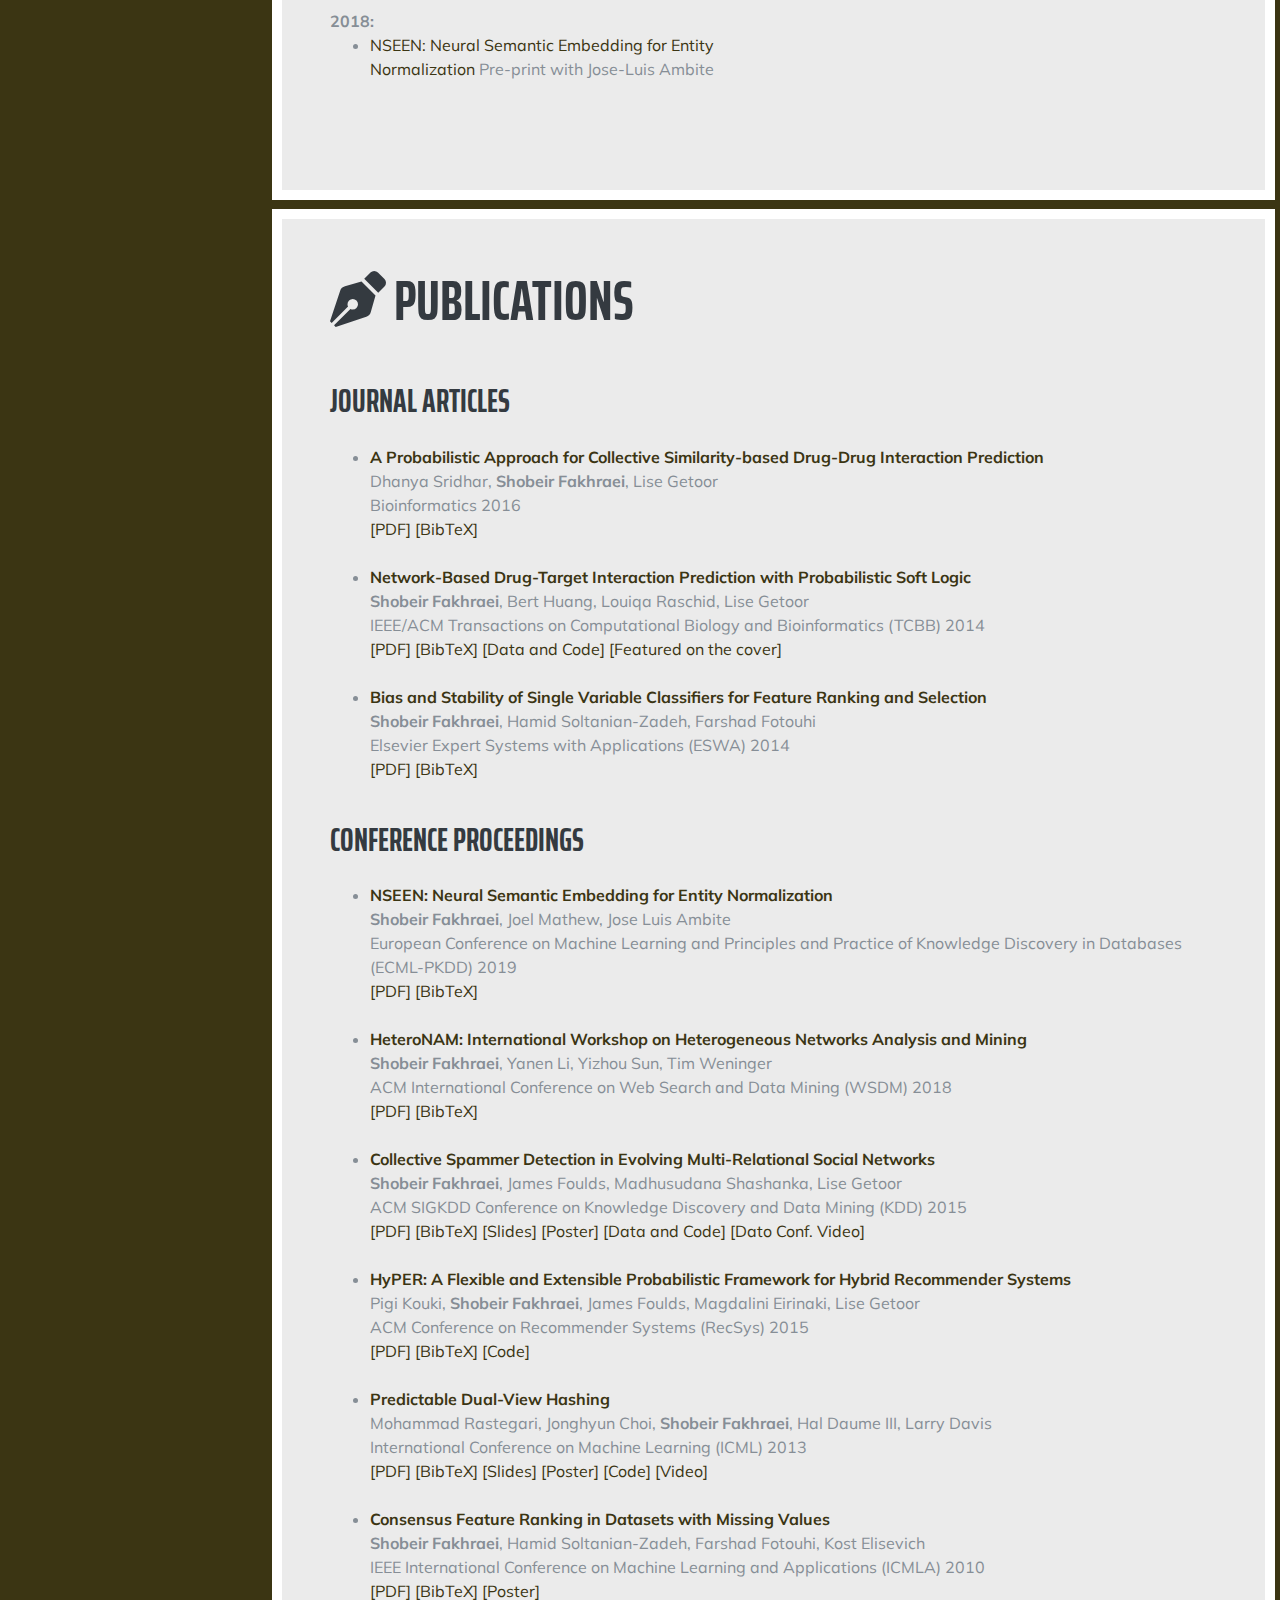
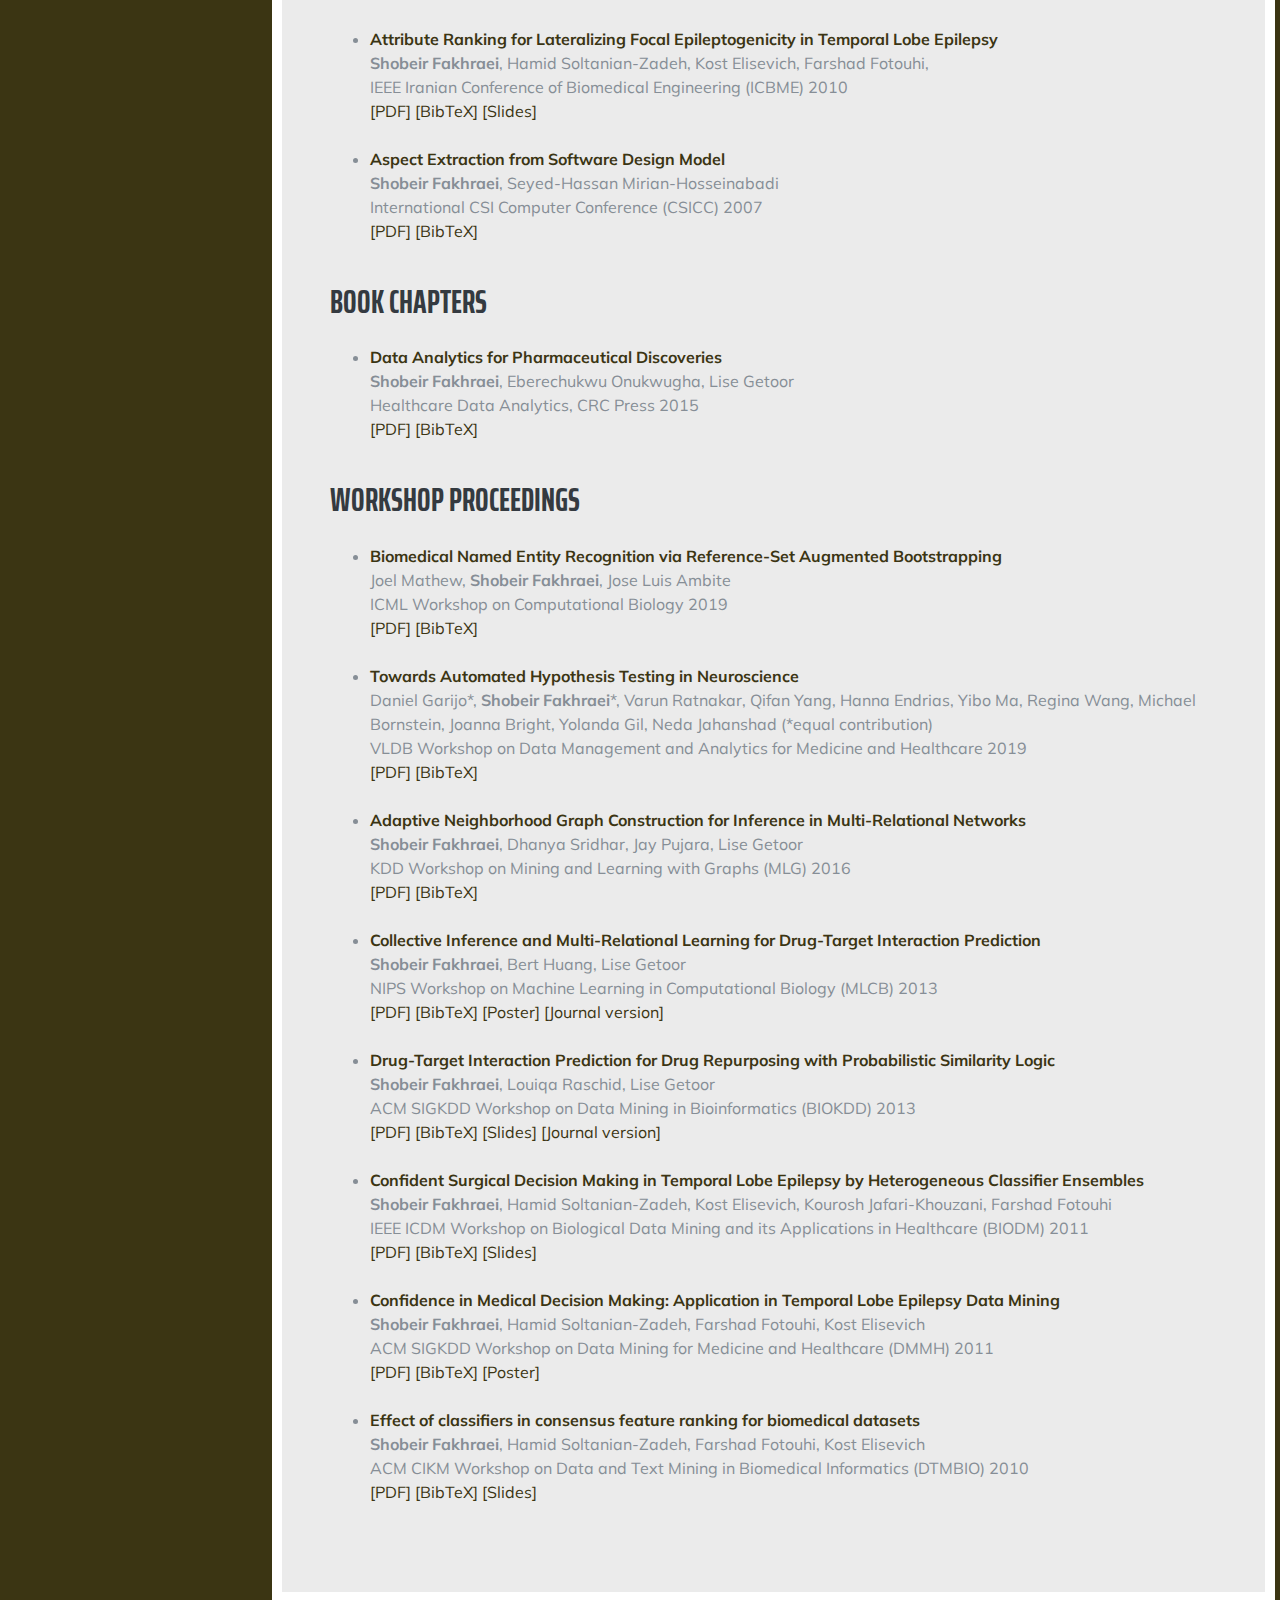
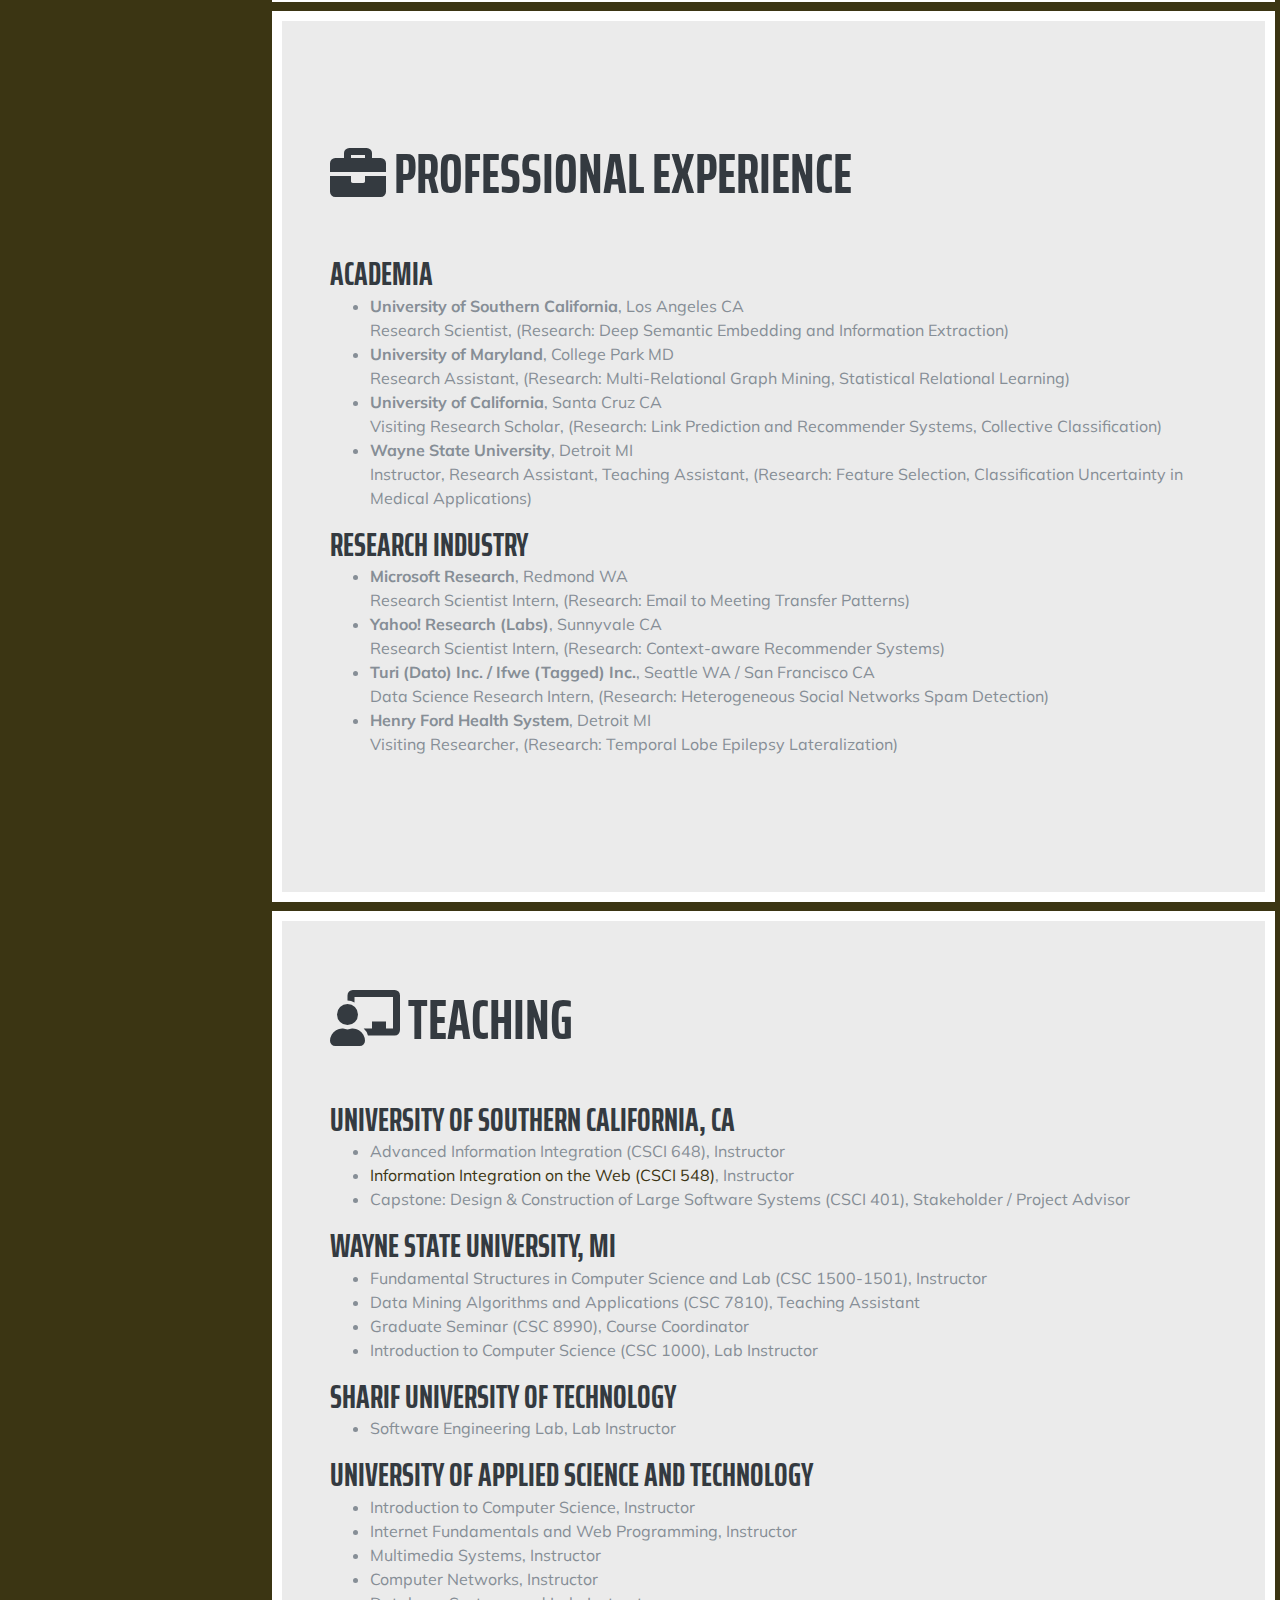
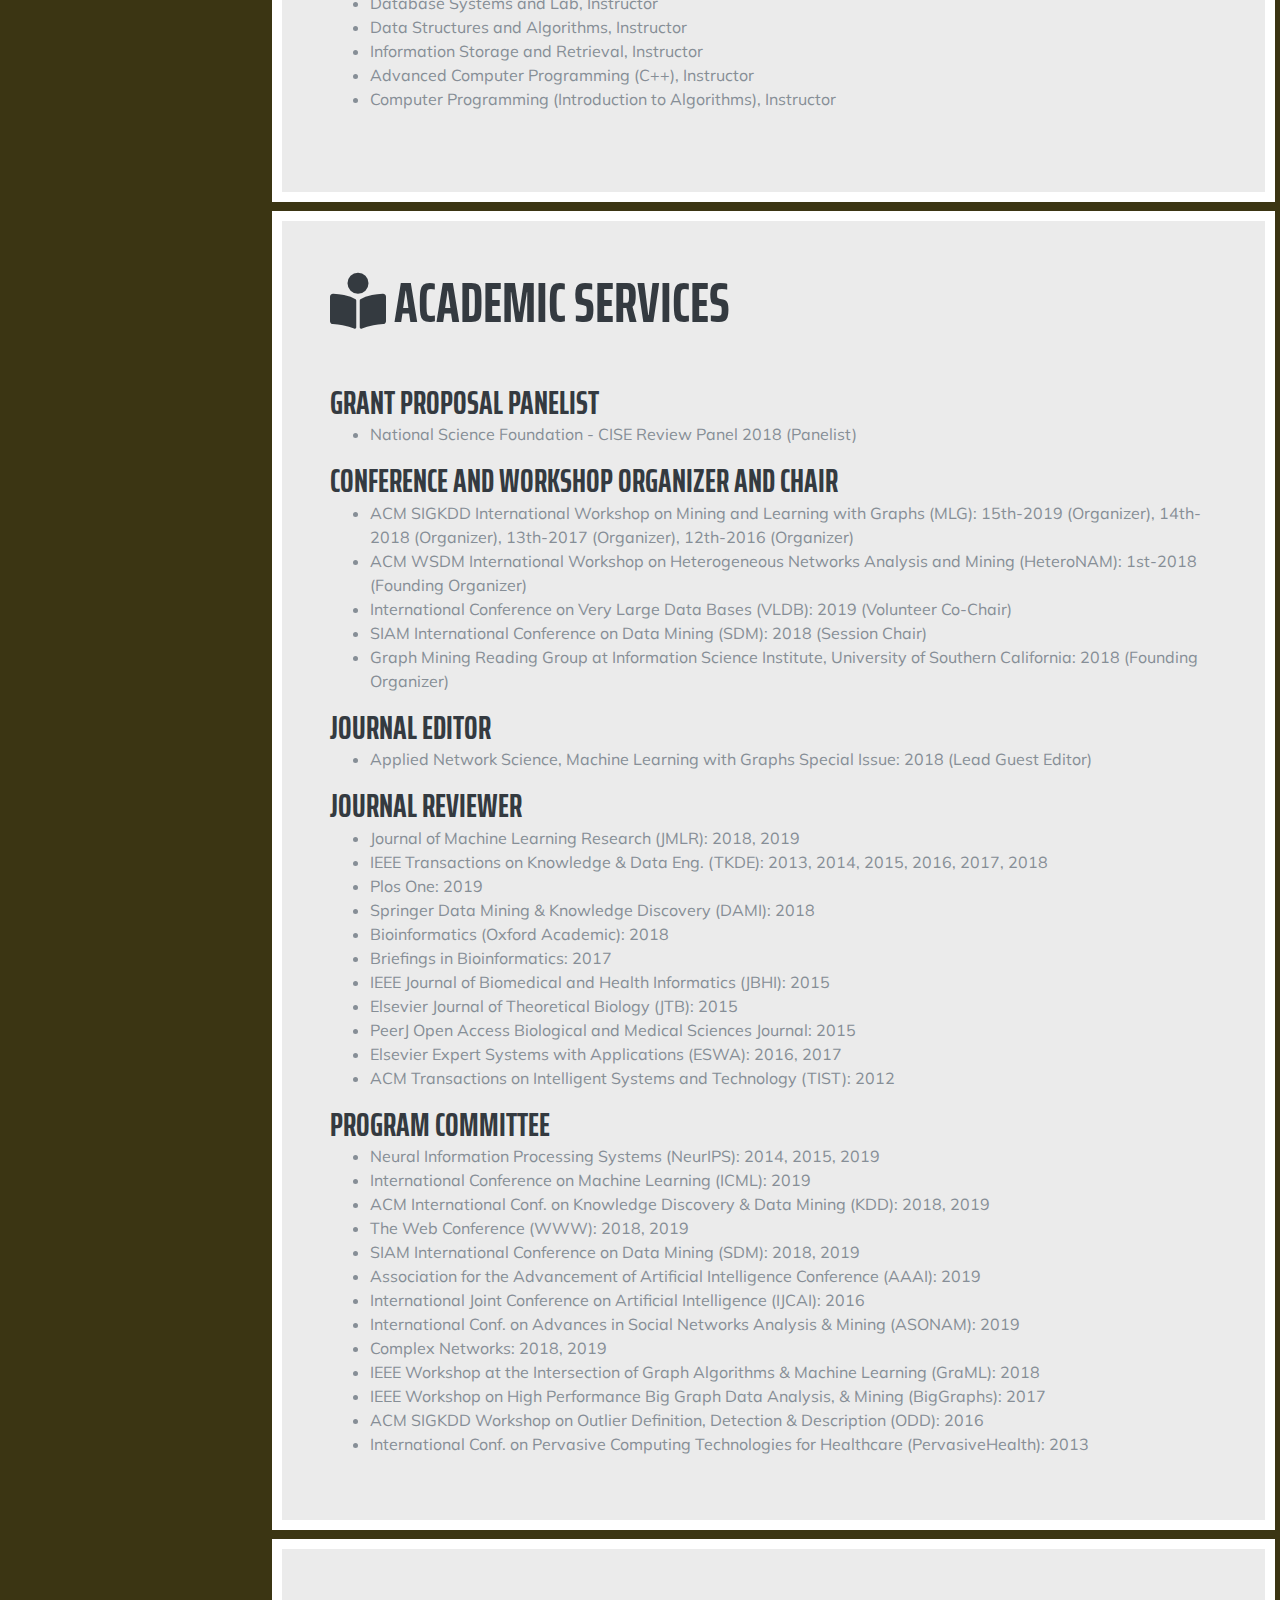
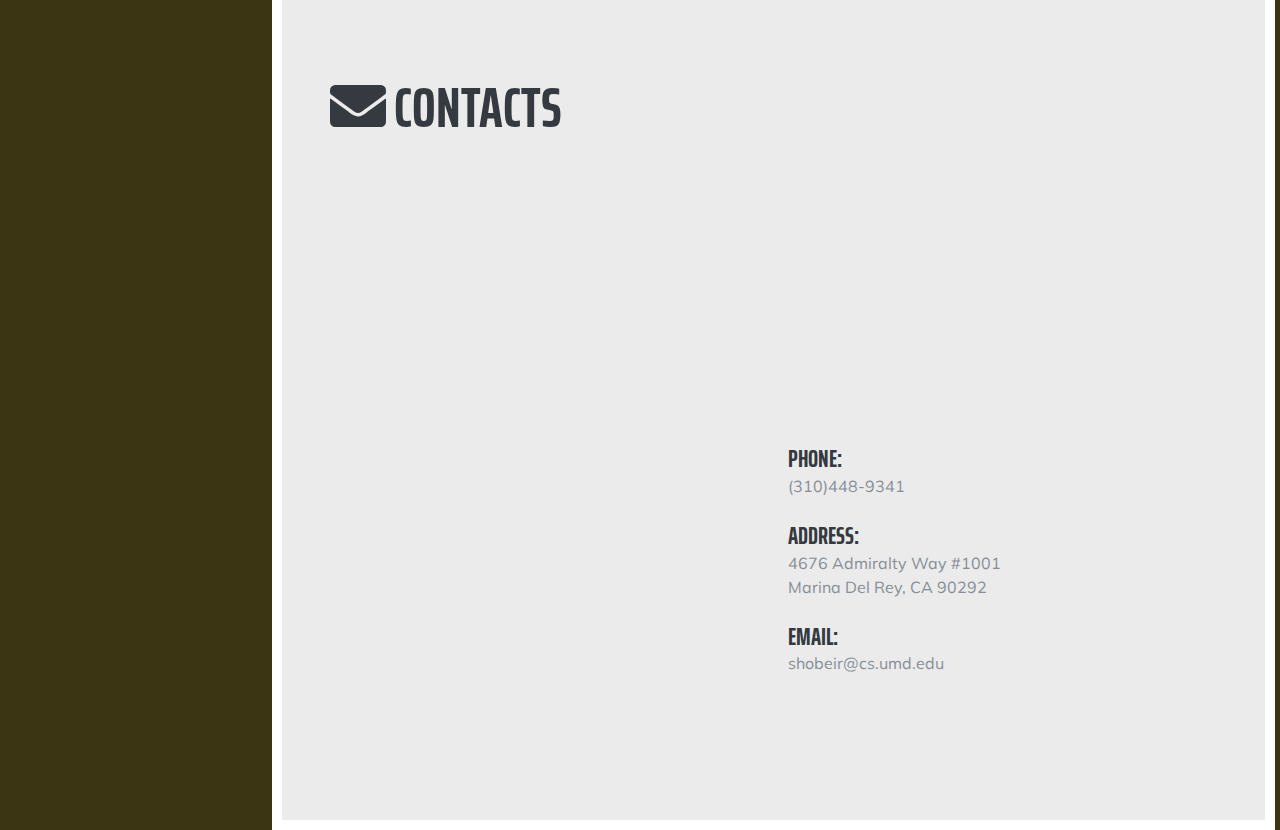
==== commit 71ba36a0: "Fixed a links" ====
--- a/index.html
+++ b/index.html
@@ -145,7 +145,7 @@
         <a href="https://twitter.com/shobeirf" target=_blank><i class="fab fa-twitter"></i></a>
         <a href="https://github.com/shobeir" target=_blank><i class="fab fa-github"></i></a>
         <a href="https://scholar.google.com/citations?user=6vJwj_QAAAAJ" target=_blank><i class="ai ai-google-scholar"></i></a>
-        <div id="copyright">&copy; <a href="http://cs.umd.edu/~shobeir/">Shobeir Fakhraei<a/></div>
+        <div id="copyright">&copy; <a href="http://cs.umd.edu/~shobeir/">Shobeir Fakhraei</a></div>
       </div>
 
     </nav>
@@ -166,21 +166,25 @@
           
           <div class="subheading mb-5">
             <a href="http://www.linkedin.com/in/shobeir" target=_blank>Applied Research Scientist</a> . 
+            <a href="https://www.aboutamazon.com/research" target=_blank>CTPS Machine Learning Accelerator (MLA)</a> . 
             <a href="https://www.aboutamazon.com/innovation/artificial-intelligence" target=_blank>Amazon</a>
           </div>
-              <p class="lead mb-5"> I am a machine learning scientist at <a href="https://www.aboutamazon.com/innovation/artificial-intelligence" target=_blank>Amazon<a/>.  
-        Prior to Amazon, I have worked with various research institutes including <a href='https://www.isi.edu/' target=_blank>Information Sciences Institute<a/> at <a href='https://www.usc.edu/' target=_blank>University of Southern California<a/>,  
-        <a href="https://www.microsoft.com/en-us/research/group/adaptive-systems-and-interaction/" target=_blank>Microsoft Research Redmond<a/>, 
-        <a href="https://yahooresearch.tumblr.com/" target=_blank>Yahoo! Labs Sunnyvale</a>, 
-        <a href="https://cs.soe.ucsc.edu/" target=_blank>University of California Santa Cruz<a/>, and 
-        <a href="https://www.henryford.com/hcp/research" target=_blank>Henry Ford Hospital<a/>, 
-        and startups such as <a href="https://turi.com/" target=_blank>Turi (ex. Graphlab)</a> and <a href="http://www.ifwe.co/" target=_blank>The Meet Group (ex. Tagged)</a>.<br/>
-
-        I recieved my Ph.D. from the <a href="http://cs.umd.edu" target=_blank>Department of Computer Science, University of Maryland College Park (UMD)</a> advised by <a href="http://www.umiacs.umd.edu/~getoor/index.shtml" target=_blank>Lise Getoor<a/>.<br/>
-          
-        My research interests include Machine Learning and Data Science especially in areas related to applications of Deep Learning and Probabilistic Graphical Models in Multi-Relational and Heterogeneous Graph Mining, Information Extraction and Integration, Recommender Systems, Spam and Fraud Detection, Statistical Relational Learning, and Biomedical and Health Informatics.<br/>
-        I received M.Sc. degrees in Bioinformatics and Software Engineering.
-        I have published papers, been the program committee, and organized workshops at conferences such as KDD, ICML, NIPS, WWW, SDM, ICDM, and WSDM. </p>
+              <p class="lead mb-5"> 
+              I am a machine learning scientist at <a href="https://www.aboutamazon.com/innovation/artificial-intelligence" target=_blank>Amazon</a>.  
+              Prior to Amazon, I have worked at various research institutes including <a href='https://www.isi.edu/' target=_blank>Information Sciences Institute</a> at <a href='https://www.usc.edu/' target=_blank>University of Southern California (USC)</a>,  
+              <a href="https://www.microsoft.com/en-us/research/group/adaptive-systems-and-interaction/" target=_blank>Microsoft Research Redmond (MSR)</a>, 
+              <a href="https://yahooresearch.tumblr.com/" target=_blank>Yahoo! Labs Sunnyvale</a>, 
+              <a href="https://cs.soe.ucsc.edu/" target=_blank>University of California Santa Cruz (UCSC)</a>, and 
+              <a href="https://www.henryford.com/hcp/research" target=_blank>Henry Ford Health System</a>, 
+              and startup companies such as <a href="https://turi.com/" target=_blank>Turi (ex. Graphlab)</a> 
+              and <a href="http://www.ifwe.co/" target=_blank>The Meet Group (ex. Tagged)</a>.<br/>
+
+              I recieved my Ph.D. from the <a href="http://cs.umd.edu" target=_blank>Department of Computer Science, University of Maryland College Park (UMD)</a> 
+              advised by <a href="https://getoor.soe.ucsc.edu/" target=_blank>Lise Getoor, Ph.D.</a><br/>
+
+              My research interests include Machine Learning and Data Science especially in areas related to applications of Deep Learning and Probabilistic Graphical Models in Multi-Relational and Heterogeneous Graph Mining, Information Extraction and Integration, Recommender Systems, Spam and Fraud Detection, Statistical Relational Learning, and Biomedical and Health Informatics. 
+              I have also received M.Sc. degrees in Bioinformatics and Software Engineering. <br/>
+              I have published papers, been the program committee, and organized workshops at conferences such as KDD, ICML, NIPS, WWW, SDM, ICDM, and WSDM. </p>
           
               <div class="social-icons">
                   <a href='http://www.linkedin.com/in/shobeir' target=_blank>
@@ -287,7 +291,7 @@
 
                   <li><a href="https://www.complexnetworks.org/" target=_blank>Complex Networks'18</a> Program Committee</li>
 
-                  <li><a href="http://www.siam.org/meetings/sdm18/" target=_blank>SDM'18</a> <a href="http://meetings.siam.org/sess/dsp_programsess.cfm?SESSIONCODE=65178" target=_blank>Network Session Chair<a/></li>
+                  <li><a href="http://www.siam.org/meetings/sdm18/" target=_blank>SDM'18</a> <a href="http://meetings.siam.org/sess/dsp_programsess.cfm?SESSIONCODE=65178" target=_blank>Network Session Chair</a></li>
                     
                   <li><a href="http://www.kdd.org/kdd2018/" target=_blank>KDD'18</a> <a href="http://www.mlgworkshop.org/" target=_blank>14th International Workshop on Mining and Learning with Graphs (MLG'18)</a> Organizor</li>
 
@@ -300,7 +304,7 @@
                 <ul>
                   <li><a href="https://www.siam.org/conferences/CM/Main/sdm19" target=_blank>SDM'18</a> Program Committee</li>
 
-                  <li><a href="https://www2018.thewebconf.org/" target=_blank>WWW'18</a> and <a href="http://hpc.pnl.gov/graml/organizatio.html" target=_blank>GraML'18<a/> Program Committee</li>
+                  <li><a href="https://www2018.thewebconf.org/" target=_blank>WWW'18</a> and <a href="http://hpc.pnl.gov/graml/organizatio.html" target=_blank>GraML'18</a> Program Committee</li>
 
                   <li><a href="http://www.kdd.org/kdd2017/" target=_blank>KDD'17</a> <a href="http://www.mlgworkshop.org/" target=_blank>13th International Workshop on Mining and Learning with Graphs (MLG'17)</a> Organizor</li>
 
@@ -368,7 +372,7 @@
               <li>
                 <strong><a id="bioinformatics2016"
 href="http://bioinformatics.oxfordjournals.org/content/early/2016/06/23/bioinformatics.btw342.abstract"
-target=_blank>A Probabilistic Approach for Collective Similarity-based Drug-Drug Interaction Prediction<a/></strong><br />
+target=_blank>A Probabilistic Approach for Collective Similarity-based Drug-Drug Interaction Prediction</a></strong><br />
                 Dhanya Sridhar, <strong>Shobeir Fakhraei</strong>, Lise Getoor <br />
                 Bioinformatics 2016<br />
                 <a href="papers/sridhar-bioinformatics_2016.pdf" target=_blank>[PDF]</a>
@@ -385,7 +389,7 @@
                 </div>
               </li><br/>
               <li>
-                <strong><a id="tcbb2014" href="http://dx.doi.org/10.1109/TCBB.2014.2325031" target=_blank>Network-Based Drug-Target Interaction Prediction with Probabilistic Soft Logic<a/></strong><br />
+                <strong><a id="tcbb2014" href="http://dx.doi.org/10.1109/TCBB.2014.2325031" target=_blank>Network-Based Drug-Target Interaction Prediction with Probabilistic Soft Logic</a></strong><br />
                 <strong>Shobeir Fakhraei</strong>, Bert Huang, Louiqa Raschid, Lise Getoor <br />
                 IEEE/ACM Transactions on Computational Biology and Bioinformatics (TCBB) 2014<br />
                 <a href="papers/fakhraei_tcbb_2014.pdf" target=_blank>[PDF]</a>
@@ -410,7 +414,7 @@
                 </div>
               </li><br/>
               <li>
-                <strong><a href="http://dx.doi.org/10.1016/j.eswa.2014.05.007" target=_blank>Bias and Stability of Single Variable Classifiers for Feature Ranking and Selection<a/></strong><br />
+                <strong><a href="http://dx.doi.org/10.1016/j.eswa.2014.05.007" target=_blank>Bias and Stability of Single Variable Classifiers for Feature Ranking and Selection</a></strong><br />
                 <strong>Shobeir Fakhraei</strong>, Hamid Soltanian-Zadeh, Farshad Fotouhi <br />
                 Elsevier Expert Systems with Applications (ESWA) 2014<br />
                 <a href="papers/fakhraei_eswa_2014.pdf" target=_blank>[PDF]</a>
@@ -437,7 +441,7 @@
             <ul><br/>
 
               <li>
-                <strong><a href="http://ecmlpkdd2019.org/programme/accepted/" target=_blank>NSEEN: Neural Semantic Embedding for Entity Normalization<a/></strong><br />
+                <strong><a href="http://ecmlpkdd2019.org/programme/accepted/" target=_blank>NSEEN: Neural Semantic Embedding for Entity Normalization</a></strong><br />
                 <strong>Shobeir Fakhraei</strong>, Joel Mathew, Jose Luis Ambite <br />
                 European Conference on Machine Learning and Principles and Practice of Knowledge Discovery in Databases (ECML-PKDD) 2019<br />
                 <a href="papers/fakhraei_ecmlpkdd_2019.pdf" target=_blank>[PDF]</a>
@@ -457,7 +461,7 @@
               </li><br/>
 
               <li>
-                <strong><a href="https://dl.acm.org/citation.cfm?id=3160591" target=_blank>HeteroNAM: International Workshop on Heterogeneous Networks Analysis and Mining<a/></strong><br />
+                <strong><a href="https://dl.acm.org/citation.cfm?id=3160591" target=_blank>HeteroNAM: International Workshop on Heterogeneous Networks Analysis and Mining</a></strong><br />
                 <strong>Shobeir Fakhraei</strong>, Yanen Li,  Yizhou Sun, Tim Weninger<br />
                 ACM International Conference on Web Search and Data Mining (WSDM) 2018<br />
                 <a href="papers/fakhraei_wsdm_2018.pdf" target=_blank>[PDF]</a>
@@ -477,7 +481,7 @@
               </li><br/>
 
               <li>
-                <strong><a href="http://dl.acm.org/citation.cfm?id=2788606" target=_blank>Collective Spammer Detection in Evolving Multi-Relational Social Networks<a/></strong><br />
+                <strong><a href="http://dl.acm.org/citation.cfm?id=2788606" target=_blank>Collective Spammer Detection in Evolving Multi-Relational Social Networks</a></strong><br />
                 <strong>Shobeir Fakhraei</strong>, James Foulds, Madhusudana Shashanka, Lise Getoor <br />
                 ACM SIGKDD Conference on Knowledge Discovery and Data Mining (KDD) 2015<br />
                 <a href="papers/fakhraei_kdd_2015.pdf" target=_blank>[PDF]</a>
@@ -499,7 +503,7 @@
               </li><br/>
 
               <li>
-                <strong><a href="http://dl.acm.org/citation.cfm?id=2800175" target=_blank>HyPER: A Flexible and Extensible Probabilistic Framework for Hybrid Recommender Systems<a/></strong><br />
+                <strong><a href="http://dl.acm.org/citation.cfm?id=2800175" target=_blank>HyPER: A Flexible and Extensible Probabilistic Framework for Hybrid Recommender Systems</a></strong><br />
                 Pigi Kouki, <strong>Shobeir Fakhraei</strong>, James Foulds, Magdalini Eirinaki, Lise Getoor<br />
                 ACM Conference on Recommender Systems (RecSys) 2015 <br />
                 <a href="papers/kouki_recsys_2015.pdf" target=_blank>[PDF]</a>
@@ -521,7 +525,7 @@
               </li><br/>
 
               <li>
-                <strong><a href="http://jmlr.org/proceedings/papers/v28/rastegari13.html" target=_blank>Predictable Dual-View Hashing<a/></strong><br />
+                <strong><a href="http://jmlr.org/proceedings/papers/v28/rastegari13.html" target=_blank>Predictable Dual-View Hashing</a></strong><br />
                 Mohammad Rastegari, Jonghyun Choi, <strong>Shobeir Fakhraei</strong>, Hal Daume III, Larry Davis <br />
                 International Conference on Machine Learning (ICML) 2013<br />
                 <a href="papers/rastegari_icml_2013.pdf" target=_blank>[PDF]</a>
@@ -605,7 +609,7 @@
               <li>
                 <strong><a id="fakhraeibook2014" href="http://www.crcnetbase.com/doi/abs/10.1201/b18588-22" target=_blank>
                 Data Analytics for Pharmaceutical Discoveries
-                <a/></strong><br />
+                </a></strong><br />
                 <strong>Shobeir Fakhraei</strong>, Eberechukwu Onukwugha, Lise Getoor <br />
                 Healthcare Data Analytics, CRC Press 2015<br />
                 <a href="papers/fakhraei_book_2015.pdf" target=_blank>[PDF]</a>
@@ -626,7 +630,7 @@
             <h3 class="mb-0">Workshop Proceedings</h3>
             <ul><br/>
               <li>
-                <strong><a href="https://sites.google.com/view/icml-compbio-2019/accepted-papers" target=_blank>Biomedical Named Entity Recognition via Reference-Set Augmented Bootstrapping<a/></strong><br />
+                <strong><a href="https://sites.google.com/view/icml-compbio-2019/accepted-papers" target=_blank>Biomedical Named Entity Recognition via Reference-Set Augmented Bootstrapping</a></strong><br />
                 Joel Mathew, <strong>Shobeir Fakhraei</strong>, Jose Luis Ambite<br />
                 ICML Workshop on Computational Biology 2019<br />
                 <a href="https://shobeir.github.io/papers/mathew_icml_compbio_2019.pdf" target=_blank>[PDF]</a>
@@ -645,7 +649,7 @@
               </li><br/>
 
               <li>
-                <strong><a href="https://sites.google.com/site/vldbdmah2019/accepted-papers" target=_blank>Towards Automated Hypothesis Testing in Neuroscience<a/></strong><br />
+                <strong><a href="https://sites.google.com/site/vldbdmah2019/accepted-papers" target=_blank>Towards Automated Hypothesis Testing in Neuroscience</a></strong><br />
                 Daniel Garijo*, <strong>Shobeir Fakhraei</strong>*, Varun Ratnakar, Qifan Yang, Hanna Endrias, Yibo Ma, Regina Wang, Michael Bornstein, Joanna Bright, Yolanda Gil, Neda Jahanshad (*equal contribution)<br /> 
                 VLDB Workshop on Data Management and Analytics for Medicine and Healthcare 2019<br />
                 <a href="https://shobeir.github.io/papers/fakhraei_dmah_2019.pdf" target=_blank>[PDF]</a>
@@ -664,7 +668,7 @@
               </li><br/>
 
               <li>
-                <strong><a href="http://www.mlgworkshop.org/2016/" target=_blank>Adaptive Neighborhood Graph Construction for Inference in Multi-Relational Networks<a/></strong><br />
+                <strong><a href="http://www.mlgworkshop.org/2016/" target=_blank>Adaptive Neighborhood Graph Construction for Inference in Multi-Relational Networks</a></strong><br />
                 <strong>Shobeir Fakhraei</strong>, Dhanya Sridhar, Jay Pujara, Lise Getoor <br />
                 KDD Workshop on Mining and Learning with Graphs (MLG) 2016<br />
                 <a href="http://arxiv.org/pdf/1607.00474.pdf" target=_blank>[PDF]</a>
@@ -682,7 +686,7 @@
                 </div>
               </li><br/>
               <li>
-                <strong><a href="http://www.mlcb.org" target=_blank>Collective Inference and Multi-Relational Learning for Drug-Target Interaction Prediction<a/></strong><br />
+                <strong><a href="http://www.mlcb.org" target=_blank>Collective Inference and Multi-Relational Learning for Drug-Target Interaction Prediction</a></strong><br />
                 <strong>Shobeir Fakhraei</strong>, Bert Huang, Lise Getoor <br />
                 NIPS Workshop on Machine Learning in Computational Biology (MLCB) 2013<br />
                 <a href="papers/fakhraei_mlcb_2013.pdf" target=_blank>[PDF]</a>
@@ -700,7 +704,7 @@
                 </div>
               </li><br/>
               <li>
-                <strong><a href="http://dl.acm.org/authorize?6832245" target=_blank>Drug-Target Interaction Prediction for Drug Repurposing with Probabilistic Similarity Logic<a/></strong><br />
+                <strong><a href="http://dl.acm.org/authorize?6832245" target=_blank>Drug-Target Interaction Prediction for Drug Repurposing with Probabilistic Similarity Logic</a></strong><br />
                 <strong>Shobeir Fakhraei</strong>, Louiqa Raschid, Lise Getoor <br />
                 ACM SIGKDD Workshop on Data Mining in Bioinformatics (BIOKDD) 2013<br />
                 <a href="papers/fakhraei_biokdd_2013.pdf" target=_blank>[PDF]</a>
@@ -857,7 +861,7 @@
           <h3 class="mb-0">University of Southern California, CA</h3>
           <ul>
             <li>Advanced Information Integration (CSCI 648), Instructor</li>            
-            <li><a href='https://classes.usc.edu/term-20191/course/csci-548/' target=_blank>Information Integration on the Web (CSCI 548)<a/>, Instructor</li>
+            <li><a href='https://classes.usc.edu/term-20191/course/csci-548/' target=_blank>Information Integration on the Web (CSCI 548)</a>, Instructor</li>
             <li>Capstone: Design &amp; Construction of Large Software Systems (CSCI 401), Stakeholder / Project Advisor</li>
           </ul>
           
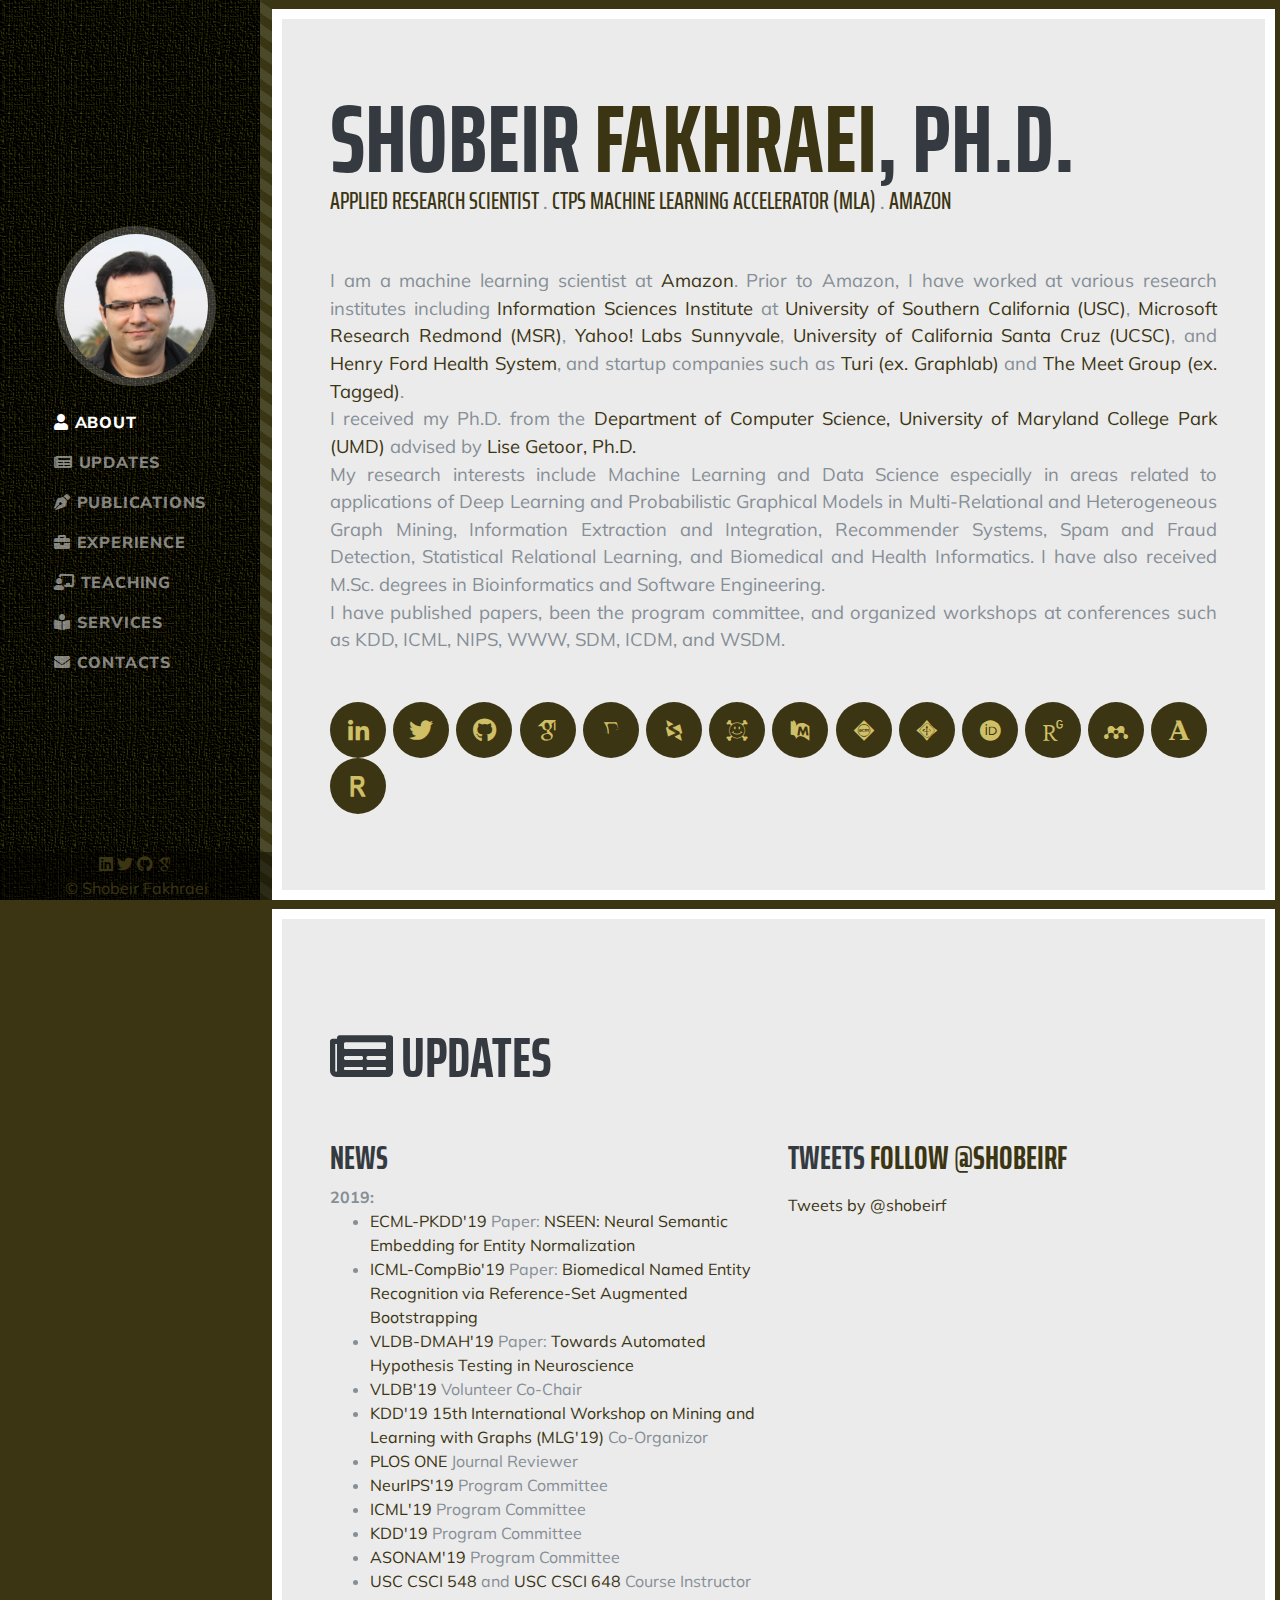
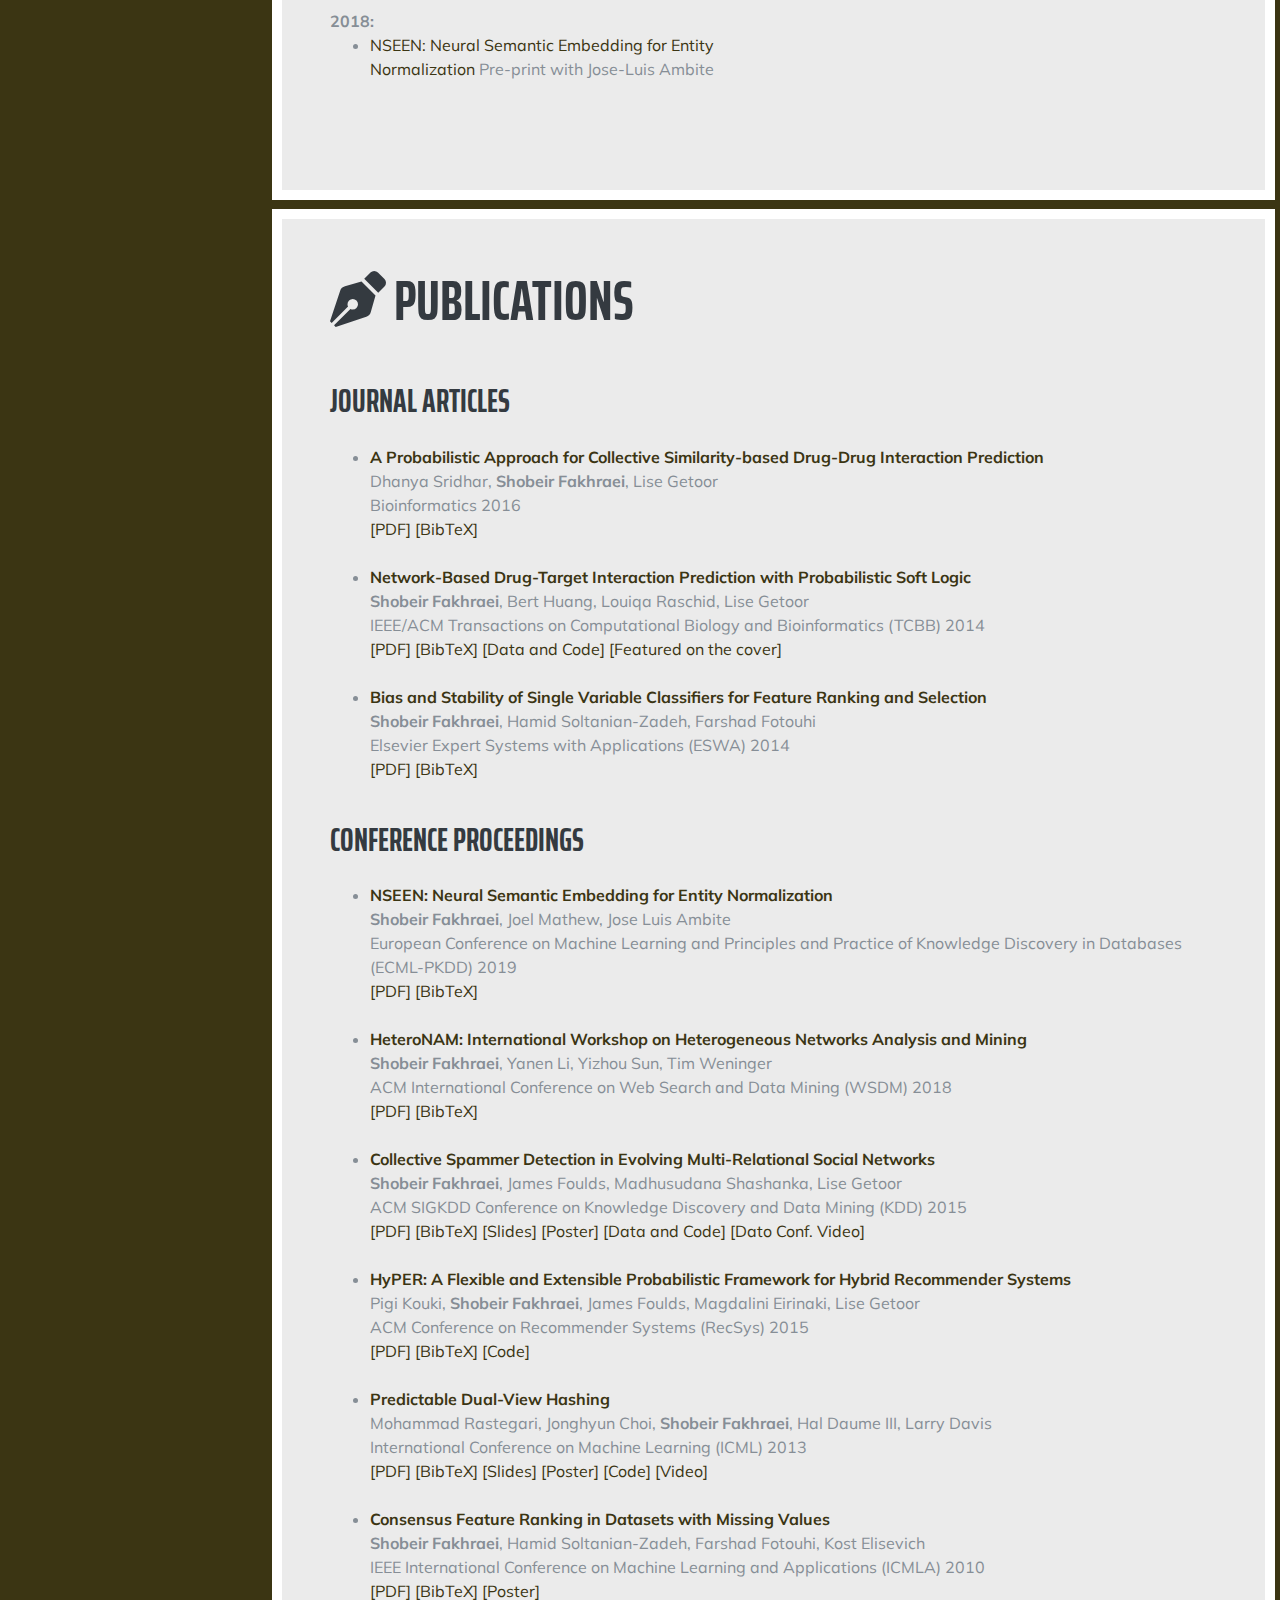
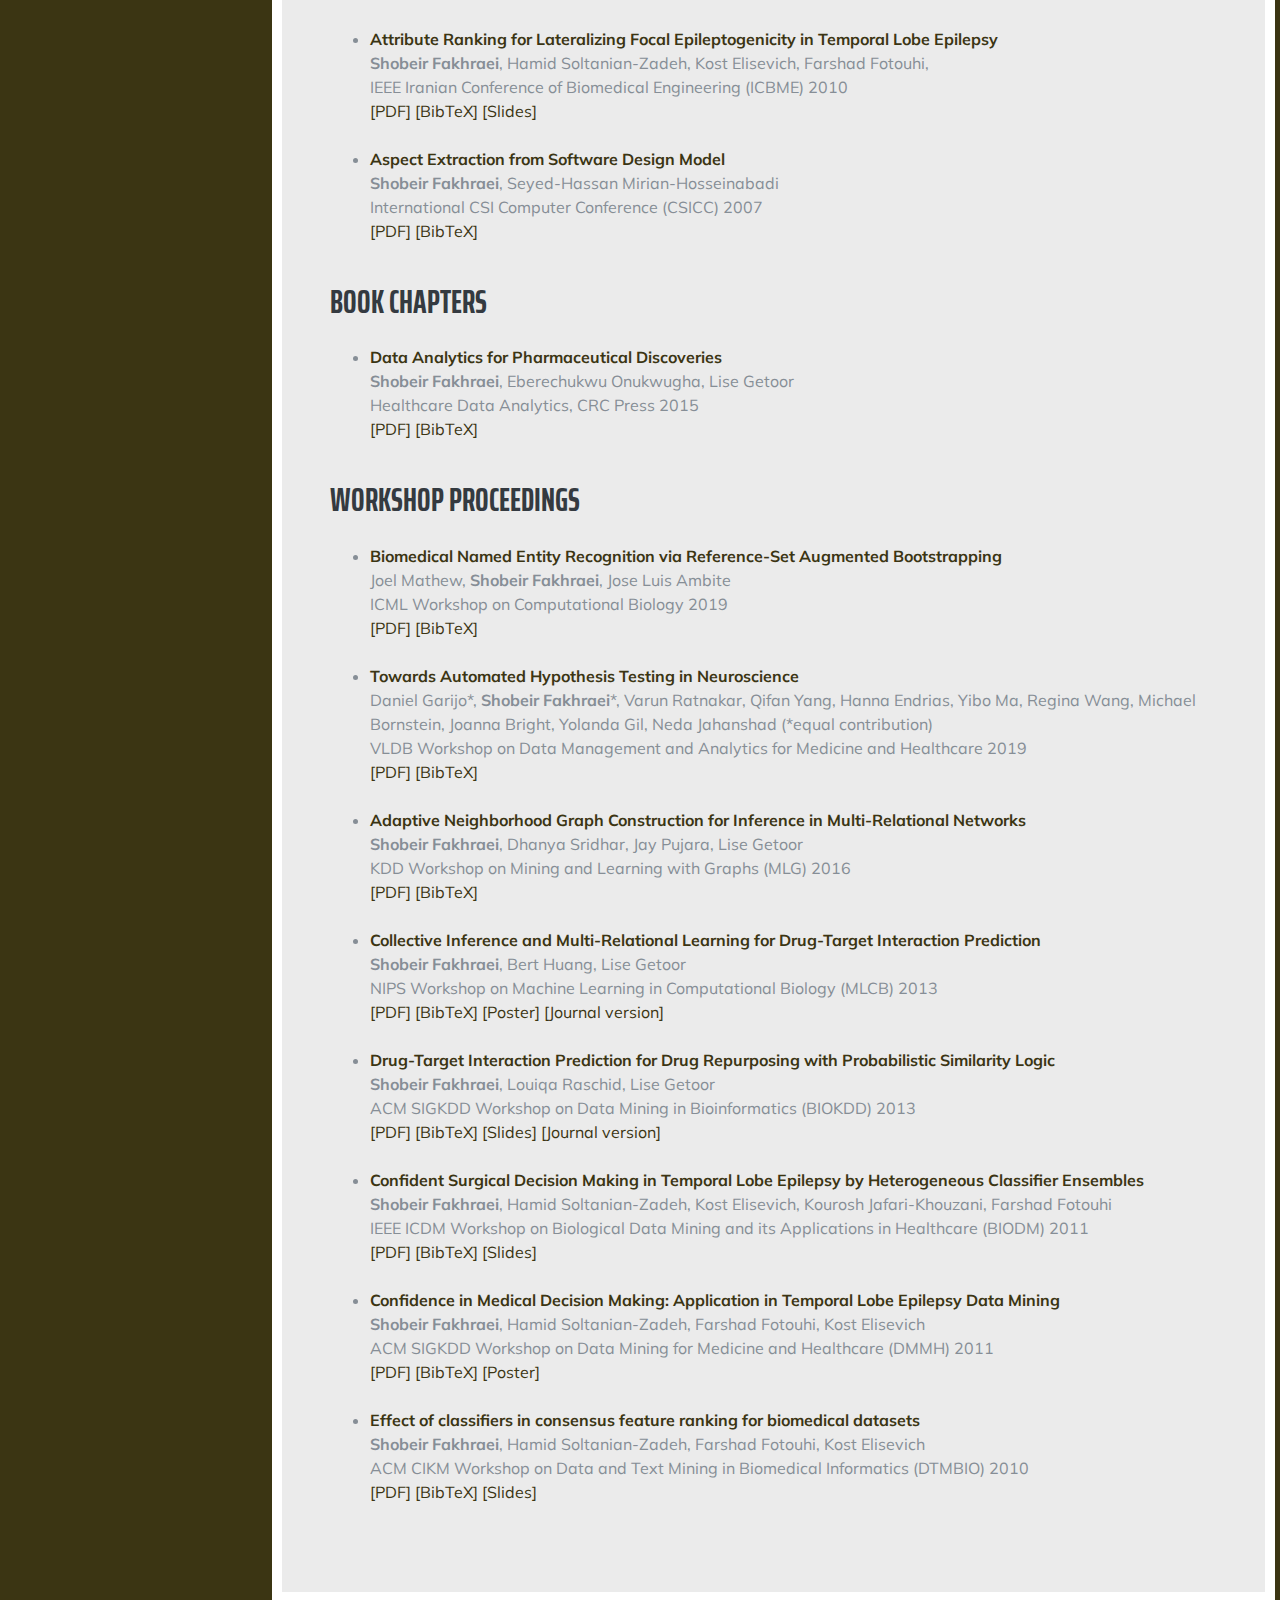
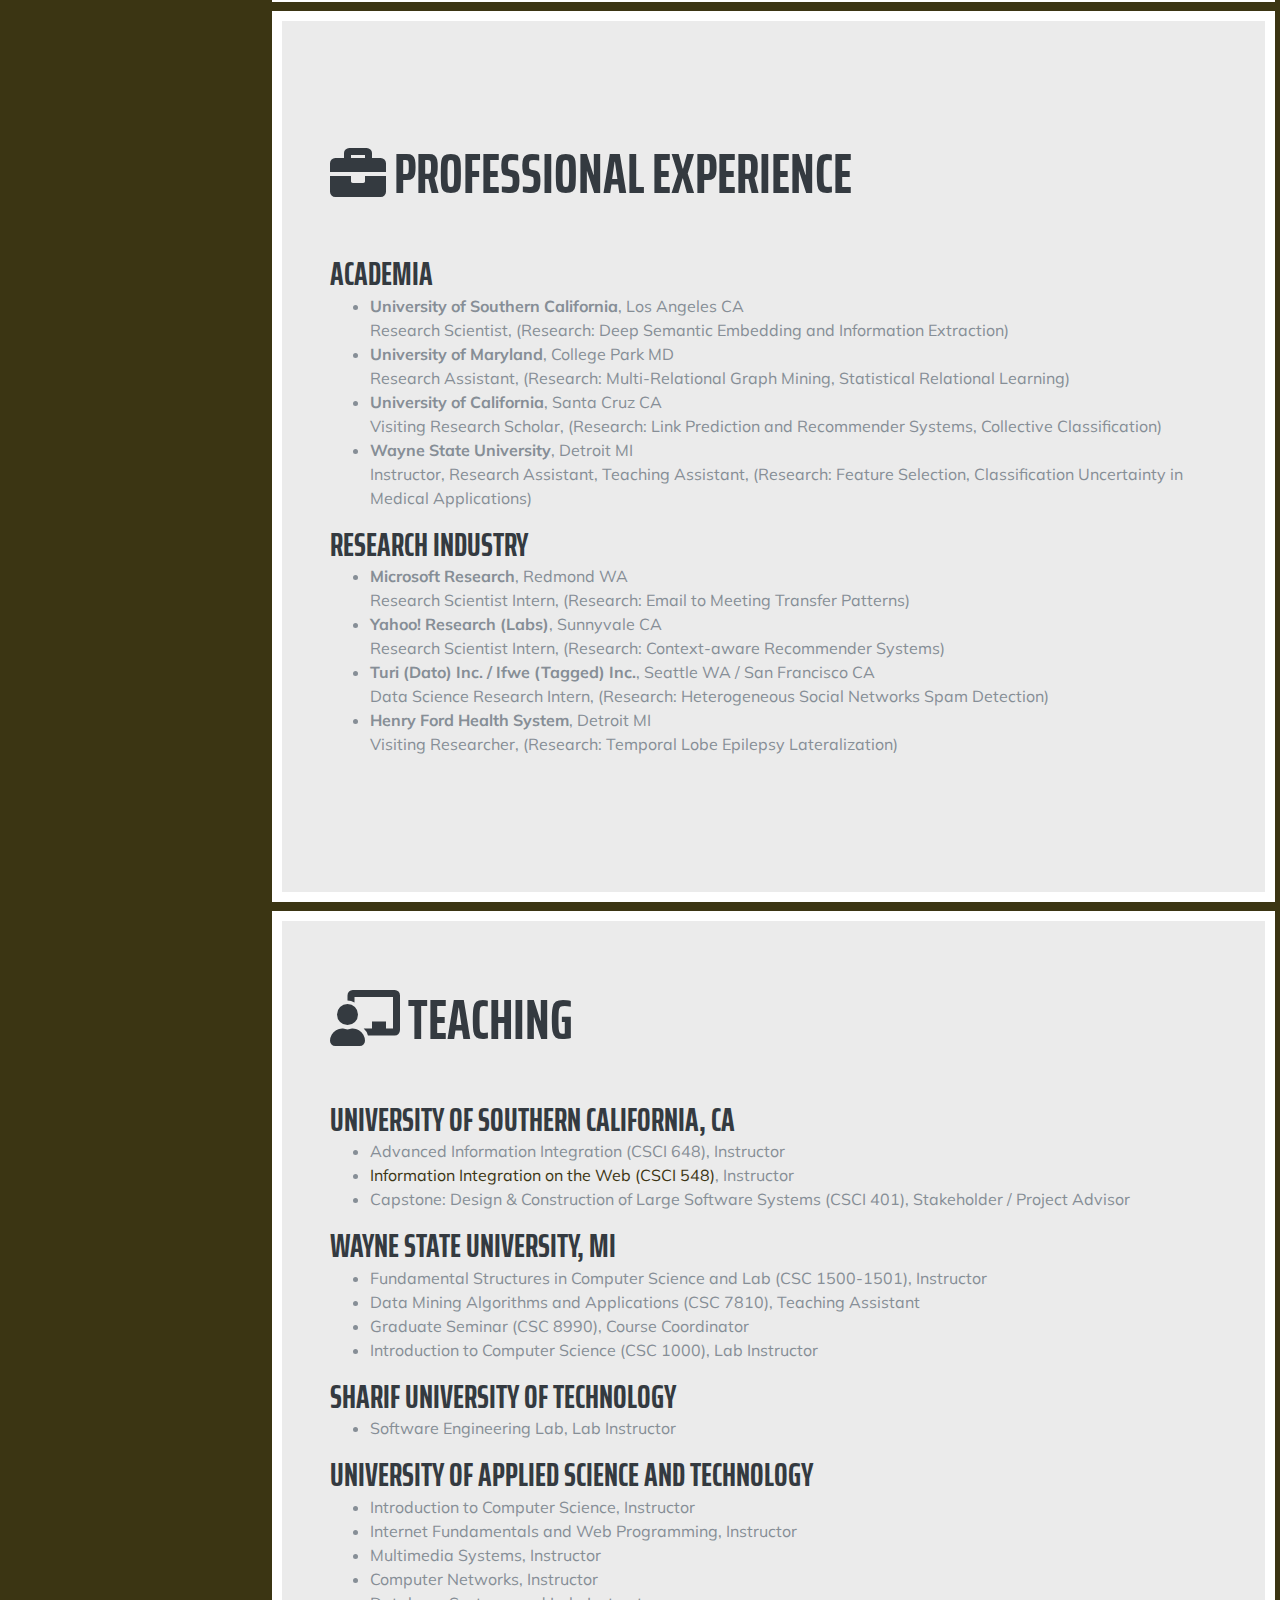
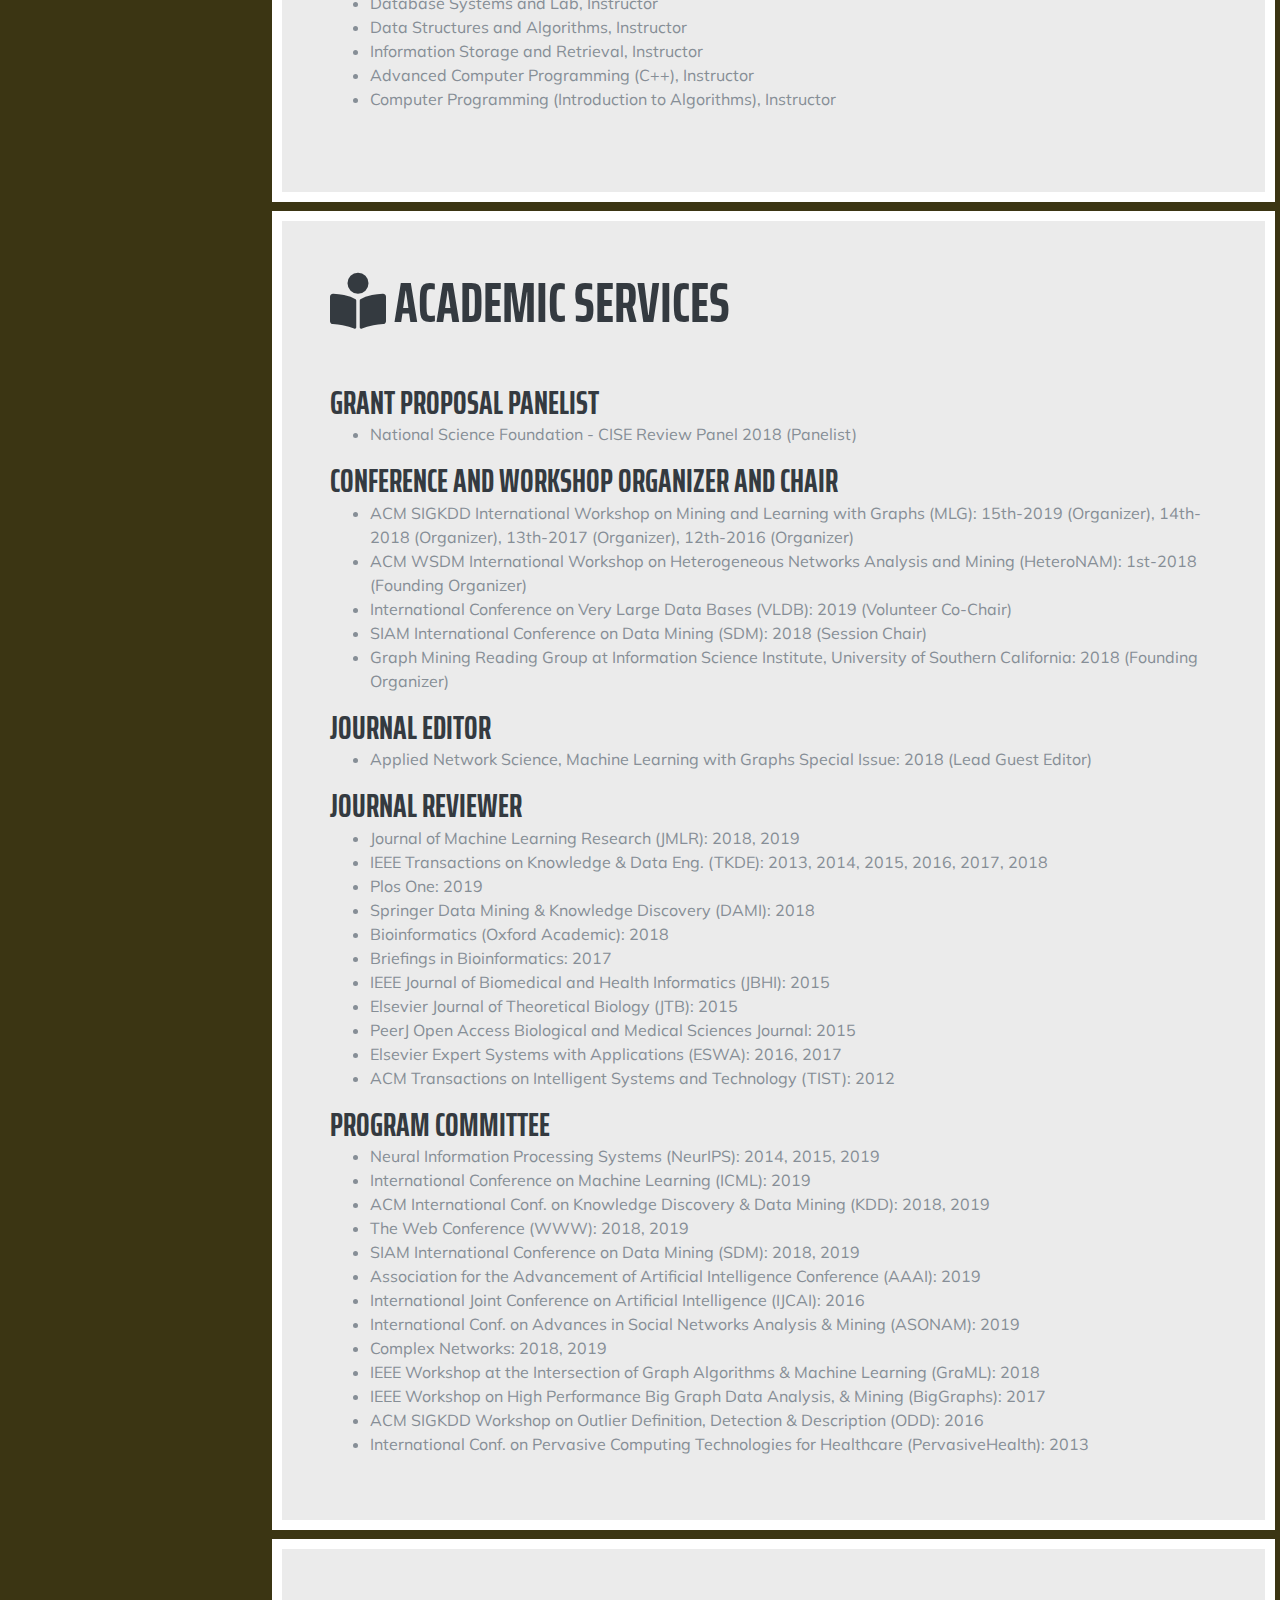
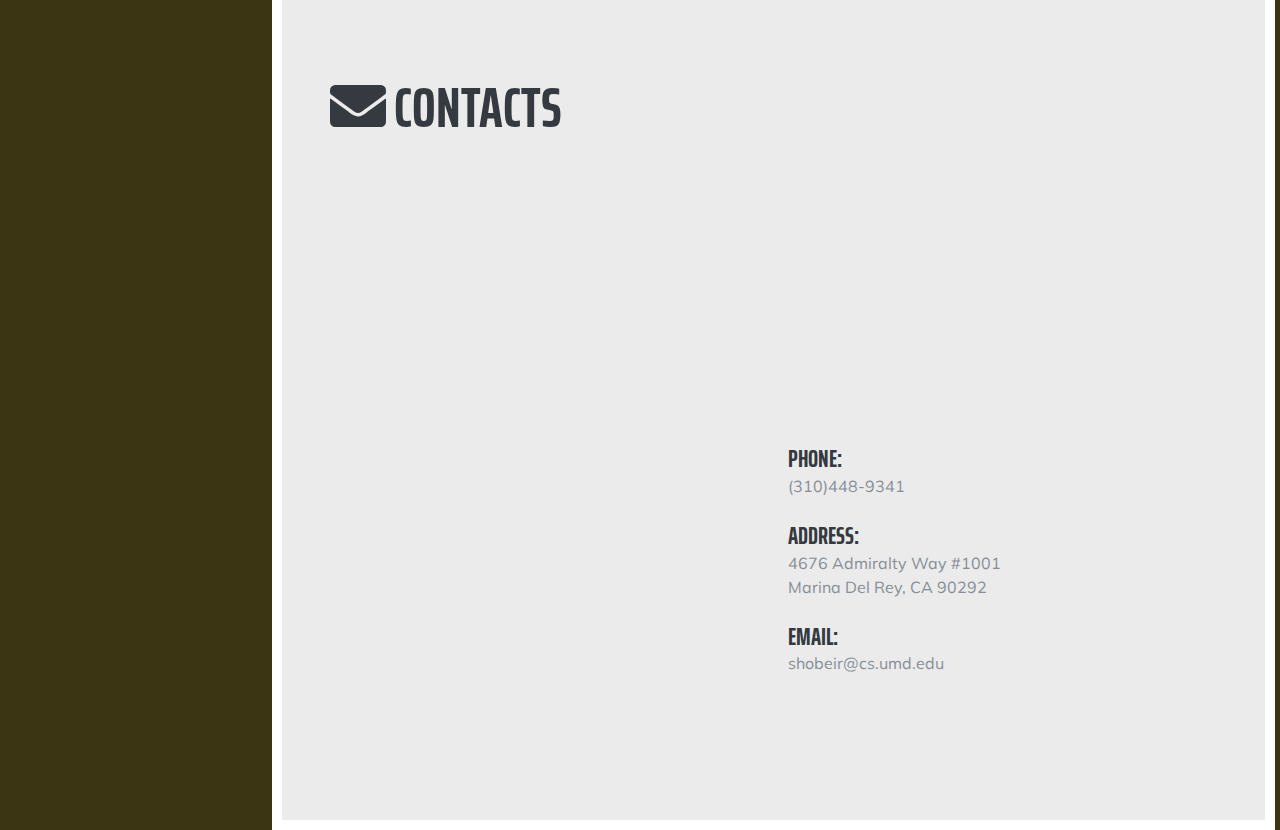
==== commit 409f60f1: "fixed typo" ====
--- a/index.html
+++ b/index.html
@@ -179,7 +179,7 @@
               and startup companies such as <a href="https://turi.com/" target=_blank>Turi (ex. Graphlab)</a> 
               and <a href="http://www.ifwe.co/" target=_blank>The Meet Group (ex. Tagged)</a>.<br/>
 
-              I recieved my Ph.D. from the <a href="http://cs.umd.edu" target=_blank>Department of Computer Science, University of Maryland College Park (UMD)</a> 
+              I received my Ph.D. from the <a href="http://cs.umd.edu" target=_blank>Department of Computer Science, University of Maryland College Park (UMD)</a> 
               advised by <a href="https://getoor.soe.ucsc.edu/" target=_blank>Lise Getoor, Ph.D.</a><br/>
 
               My research interests include Machine Learning and Data Science especially in areas related to applications of Deep Learning and Probabilistic Graphical Models in Multi-Relational and Heterogeneous Graph Mining, Information Extraction and Integration, Recommender Systems, Spam and Fraud Detection, Statistical Relational Learning, and Biomedical and Health Informatics. 
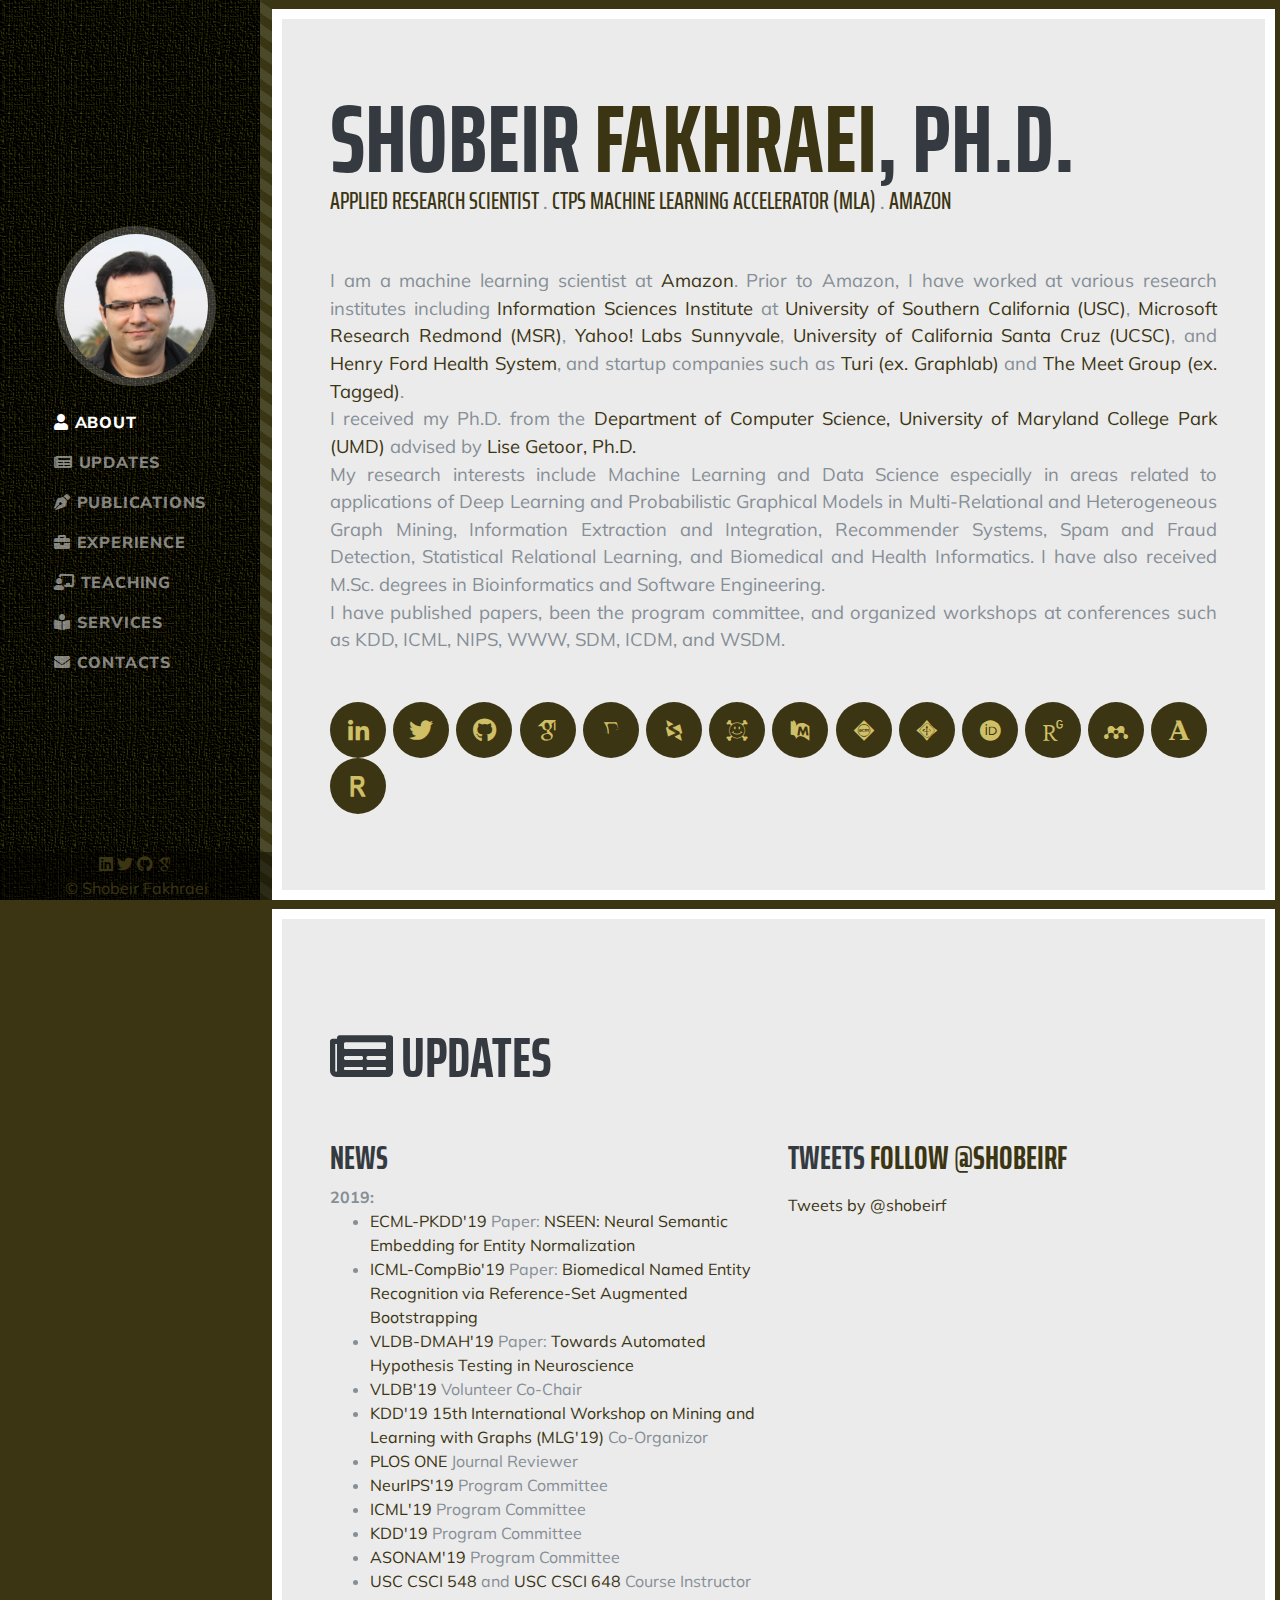
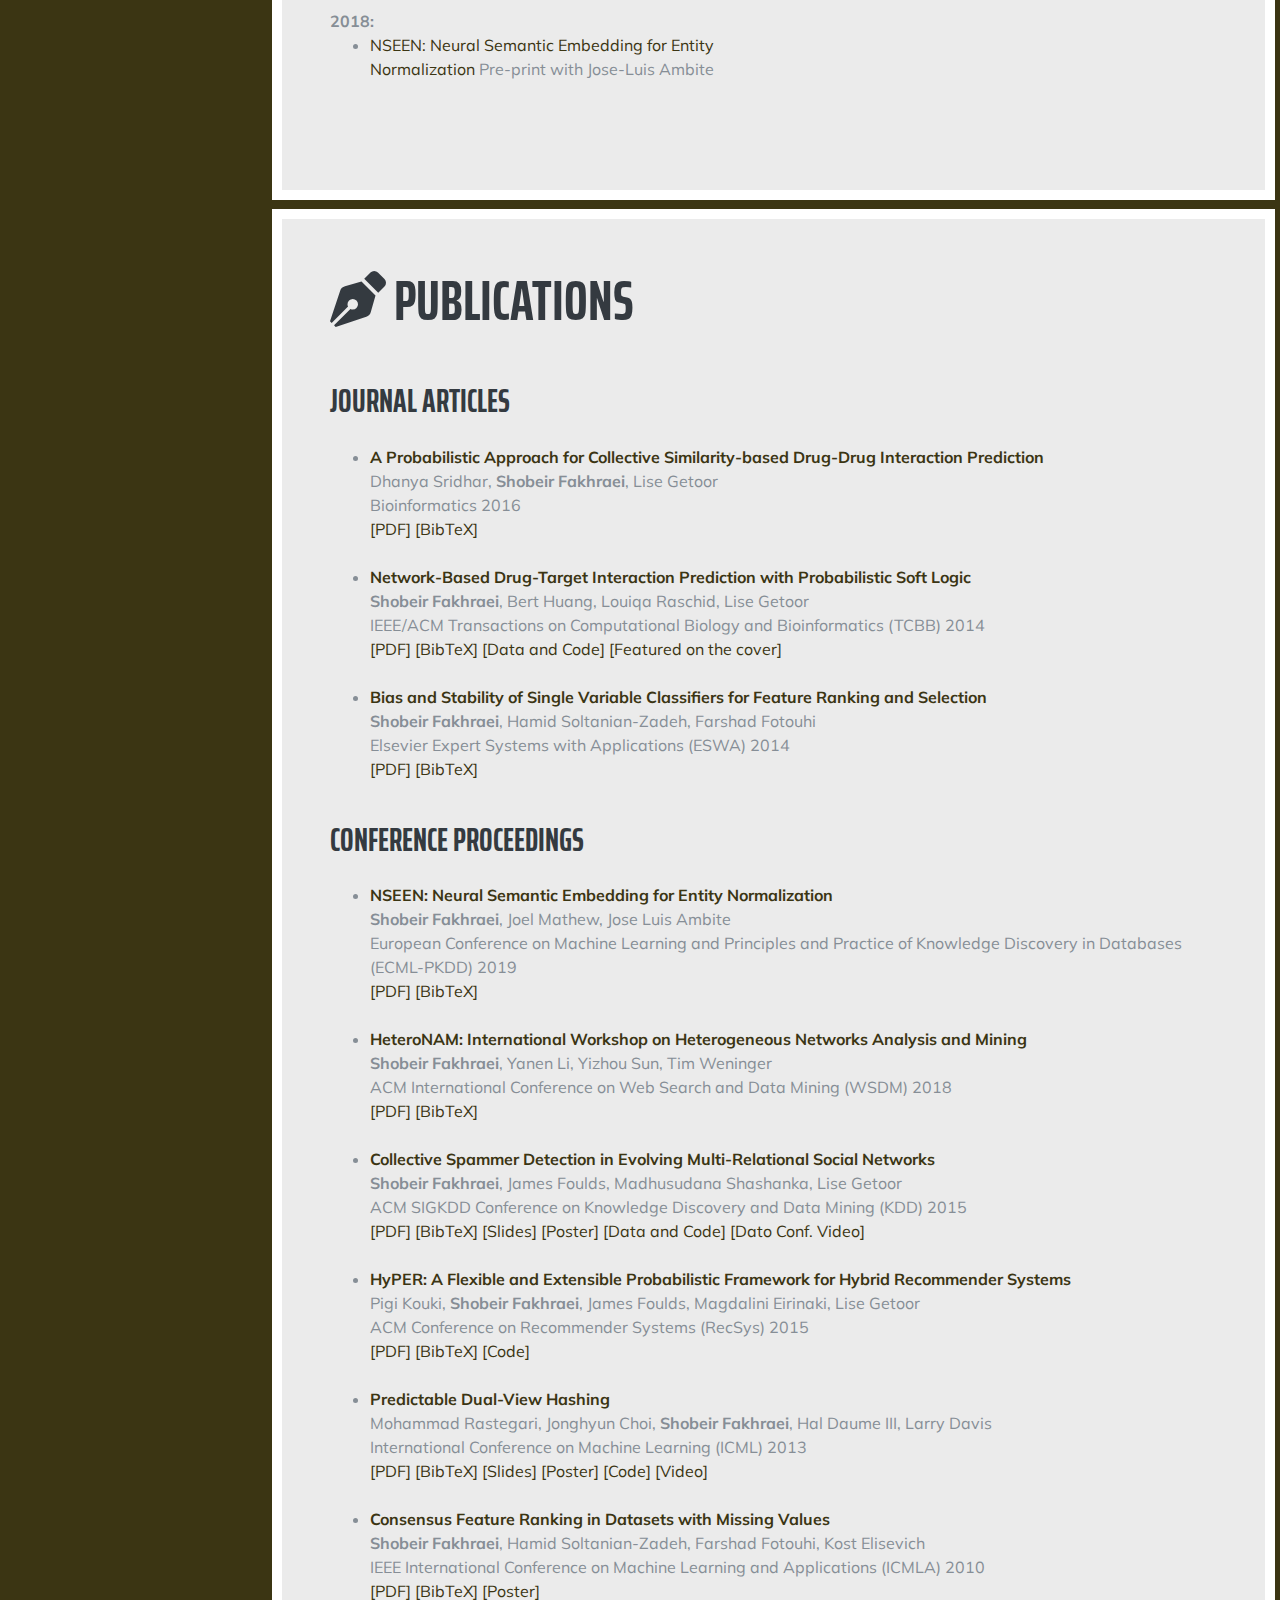
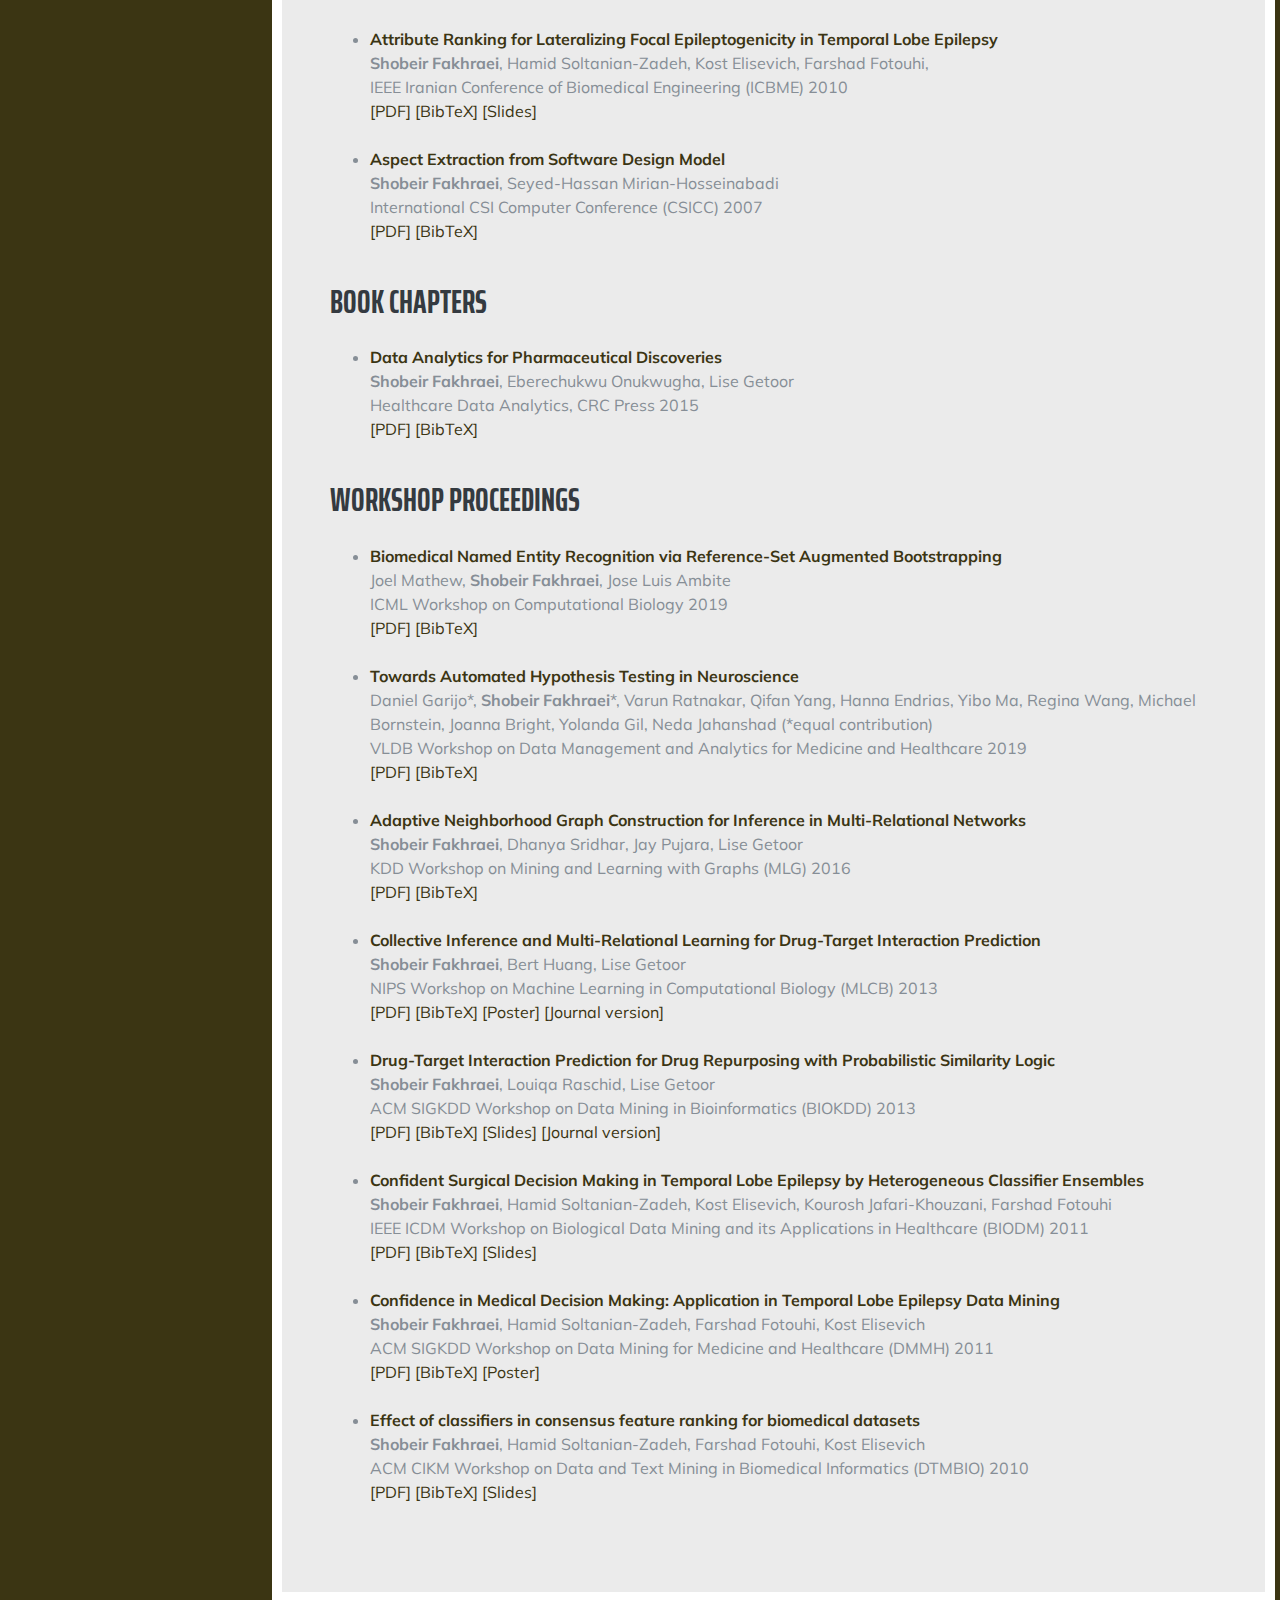
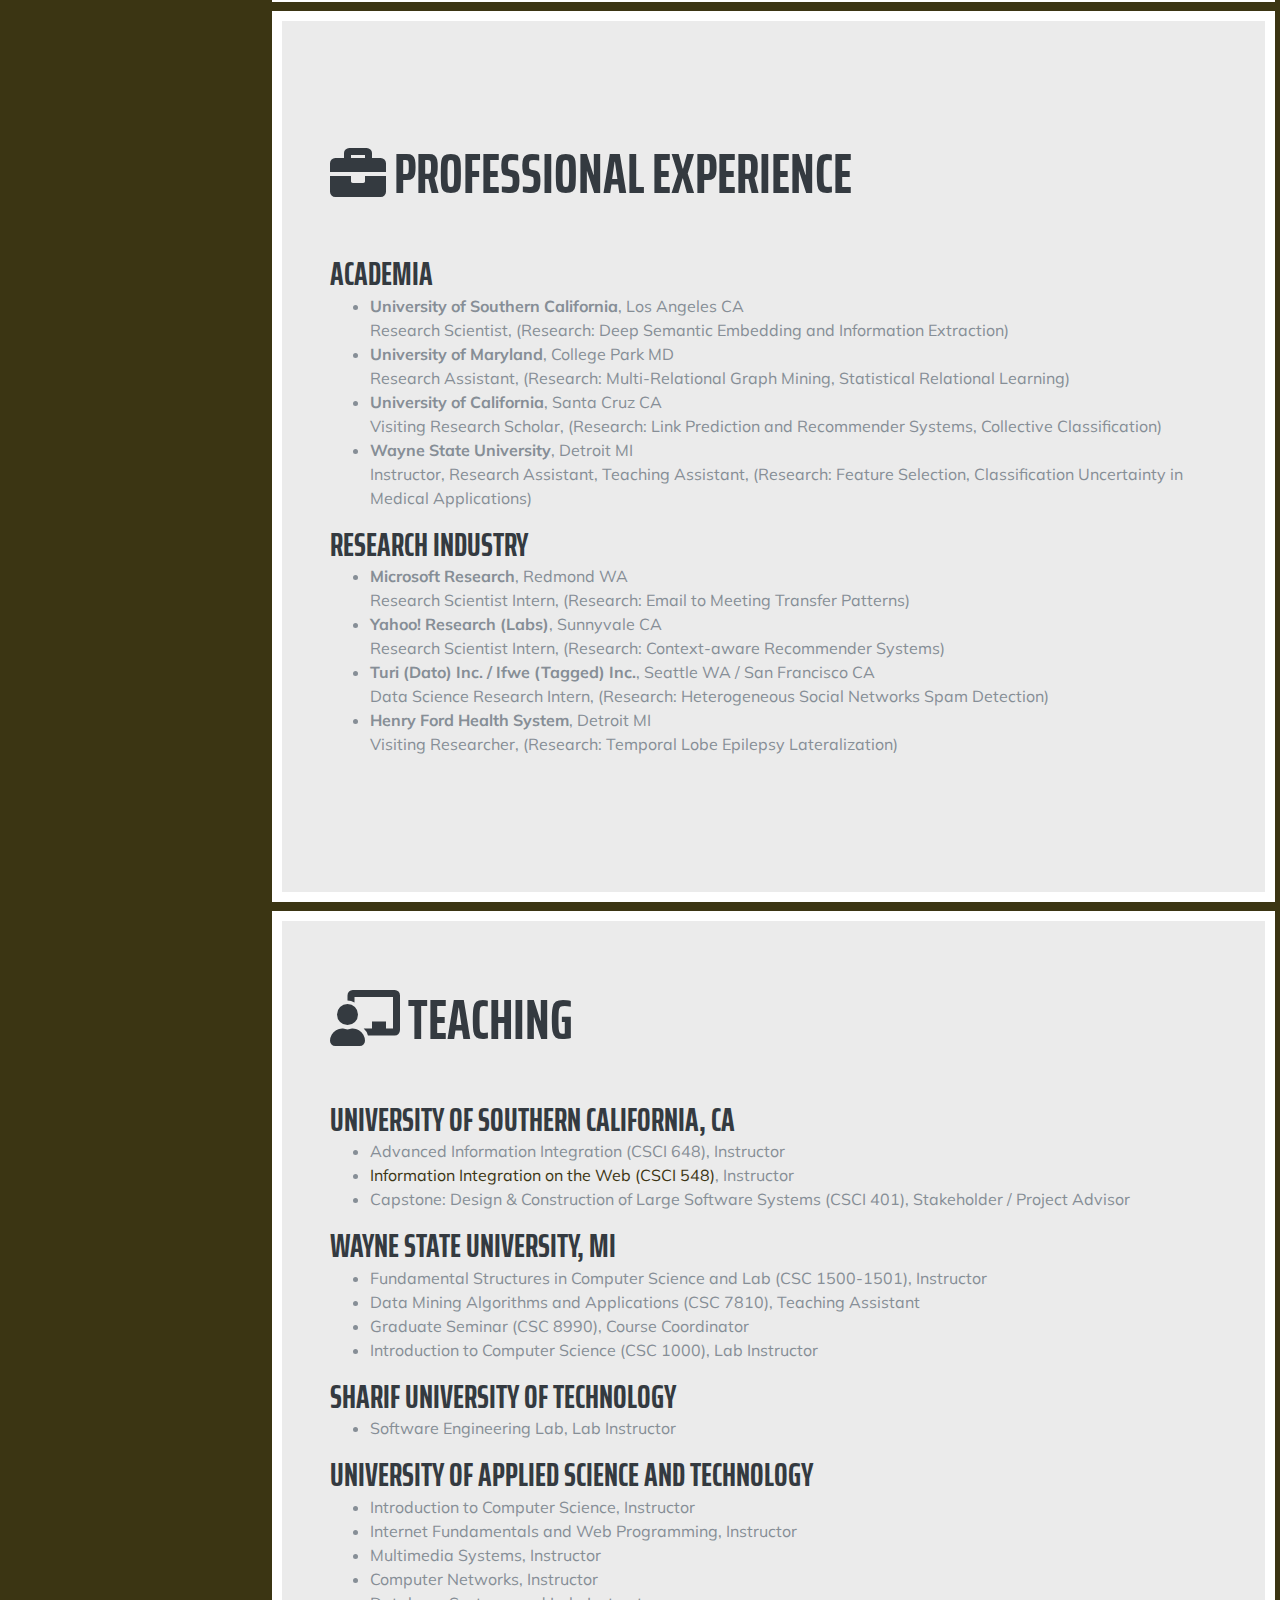
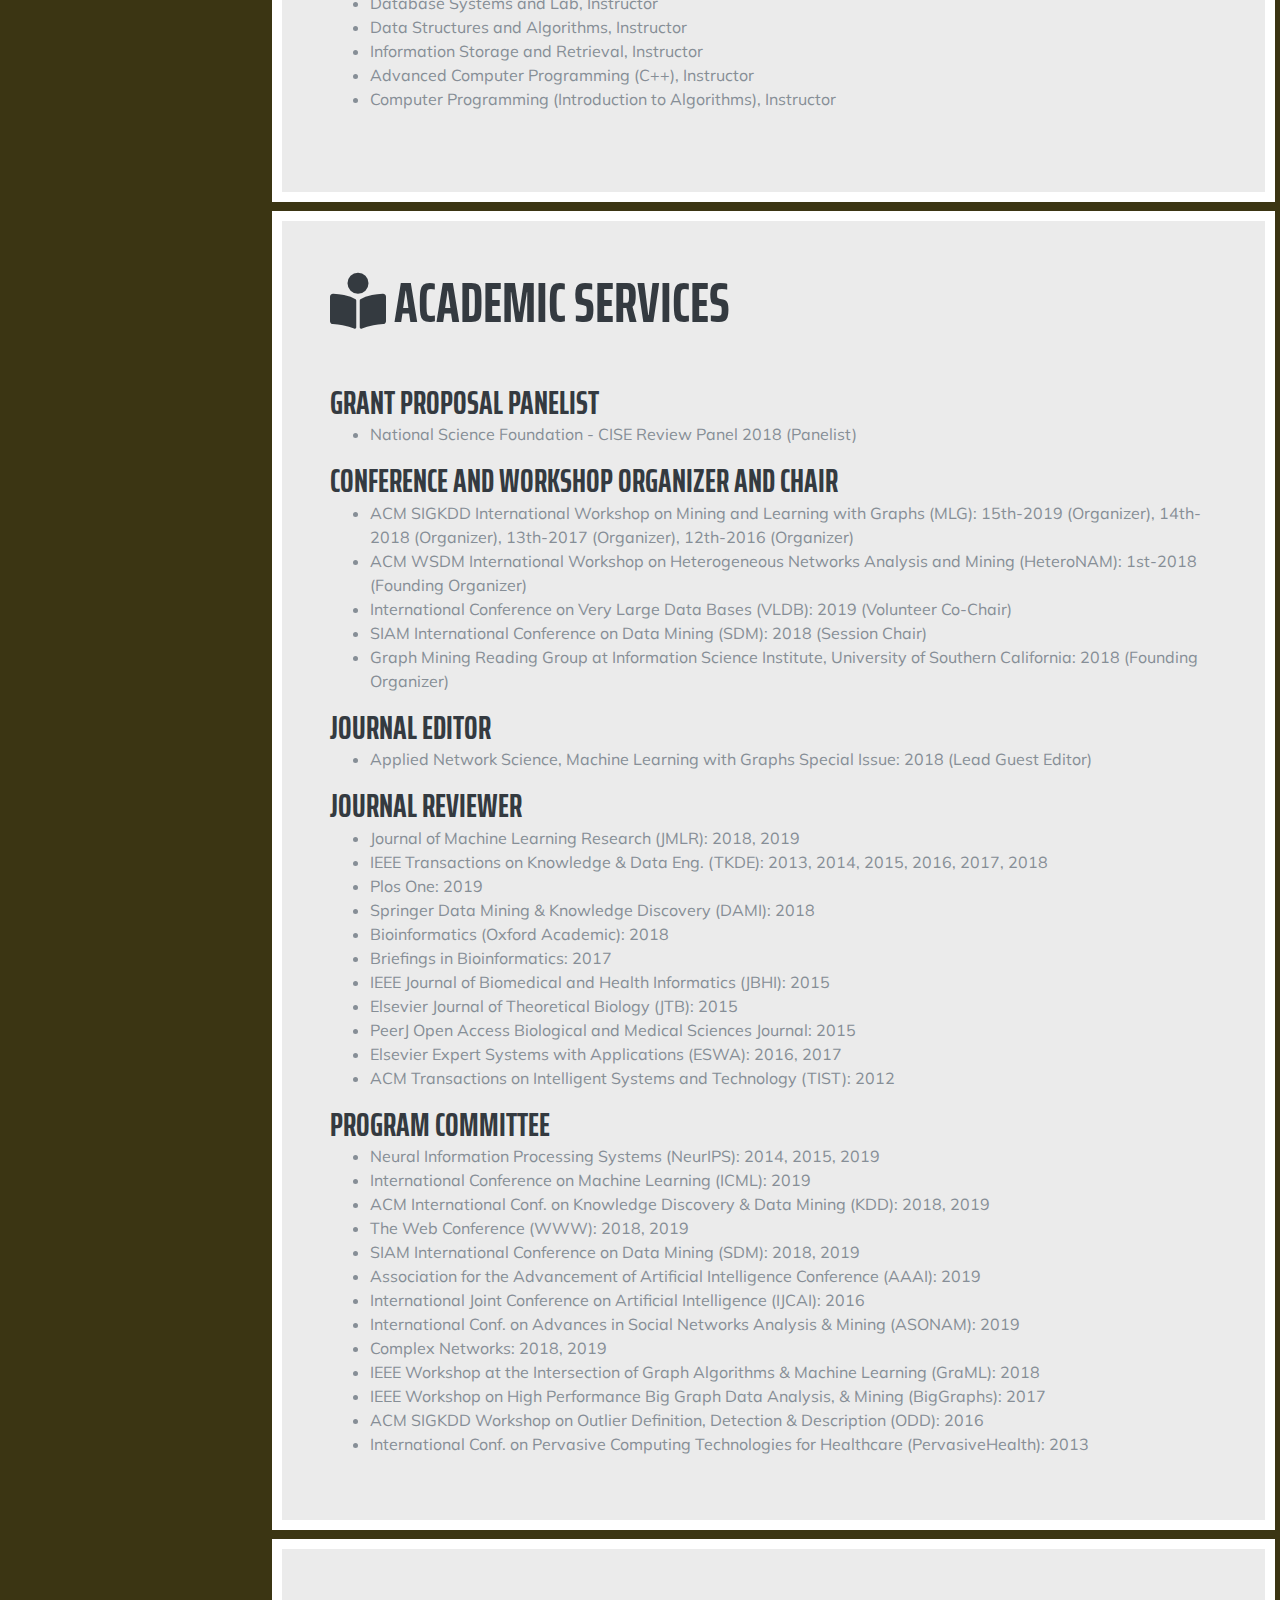
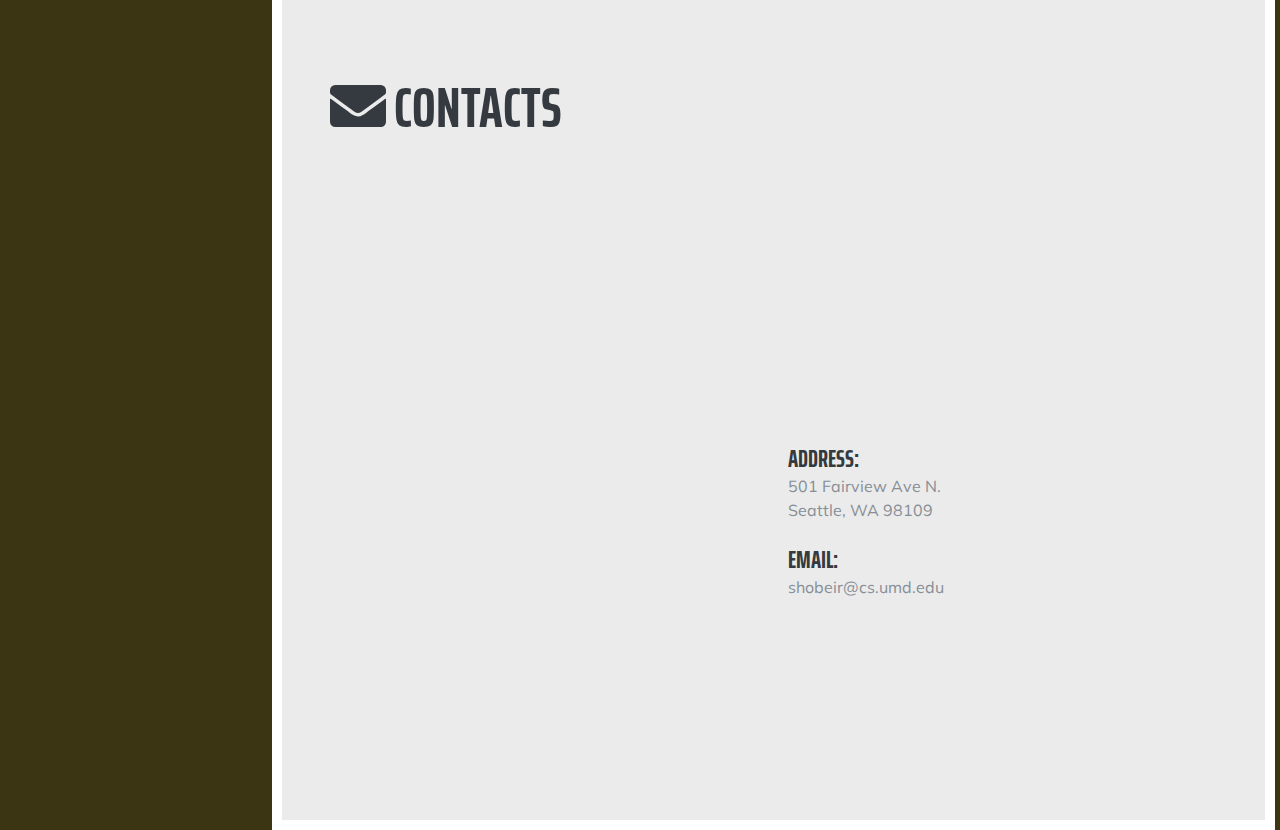
==== commit 2b6370f0: "Updated Location" ====
--- a/index.html
+++ b/index.html
@@ -963,20 +963,20 @@
           <h2 class="mb-5"><i class="fa fa-envelope"></i> Contacts</h2>
           <div class="row">
             <div class="col col-lg-6">
-              <iframe src="https://www.google.com/maps/embed?pb=!1m14!1m8!1m3!1d13233.902010534739!2d-118.4400979!3d33.9803182!3m2!1i1024!2i768!4f13.1!3m3!1m2!1s0x0%3A0xcbfb9ebc54219723!2sUSC+Information+Sciences+Institute!5e0!3m2!1sen!2sus!4v1542415861929" width="100%" height="500" frameborder="0" style="border:0" allowfullscreen></iframe>
+              <iframe src="https://www.google.com/maps/embed?pb=!1m18!1m12!1m3!1d2689.143225878624!2d-122.33687268373114!3d47.62334709481301!2m3!1f0!2f0!3f0!3m2!1i1024!2i768!4f13.1!3m3!1m2!1s0x549015374dd6c3d5%3A0xdcf0ba98068373b5!2sAmazon%20Amelia!5e0!3m2!1sen!2sus!4v1574453406716!5m2!1sen!2sus" width="100%" height="500" frameborder="0" style="border:0" allowfullscreen></iframe>
             </div>
             <div class="col col-lg-6">
               <div style="height:250px; position:absolute; bottom:0px;">
-              <h4 class="mb-0">Phone:</h2>
+              <!--h4 class="mb-0">Phone:</h4>
               (310)448-9341</br>
+              </br-->
+              
+              <h4 class="mb-0">Address:</h4>
+              501 Fairview Ave N.</br>
+              Seattle, WA 98109</br>
               </br>
               
-              <h4 class="mb-0">Address:</h2>
-              4676 Admiralty Way #1001 </br>
-              Marina Del Rey, CA 90292</br>
-              </br>
-              
-              <h4 class="mb-0">Email:</h2>
+              <h4 class="mb-0">Email:</h4>
               shobeir@cs.umd.edu </br>
             </div>
 
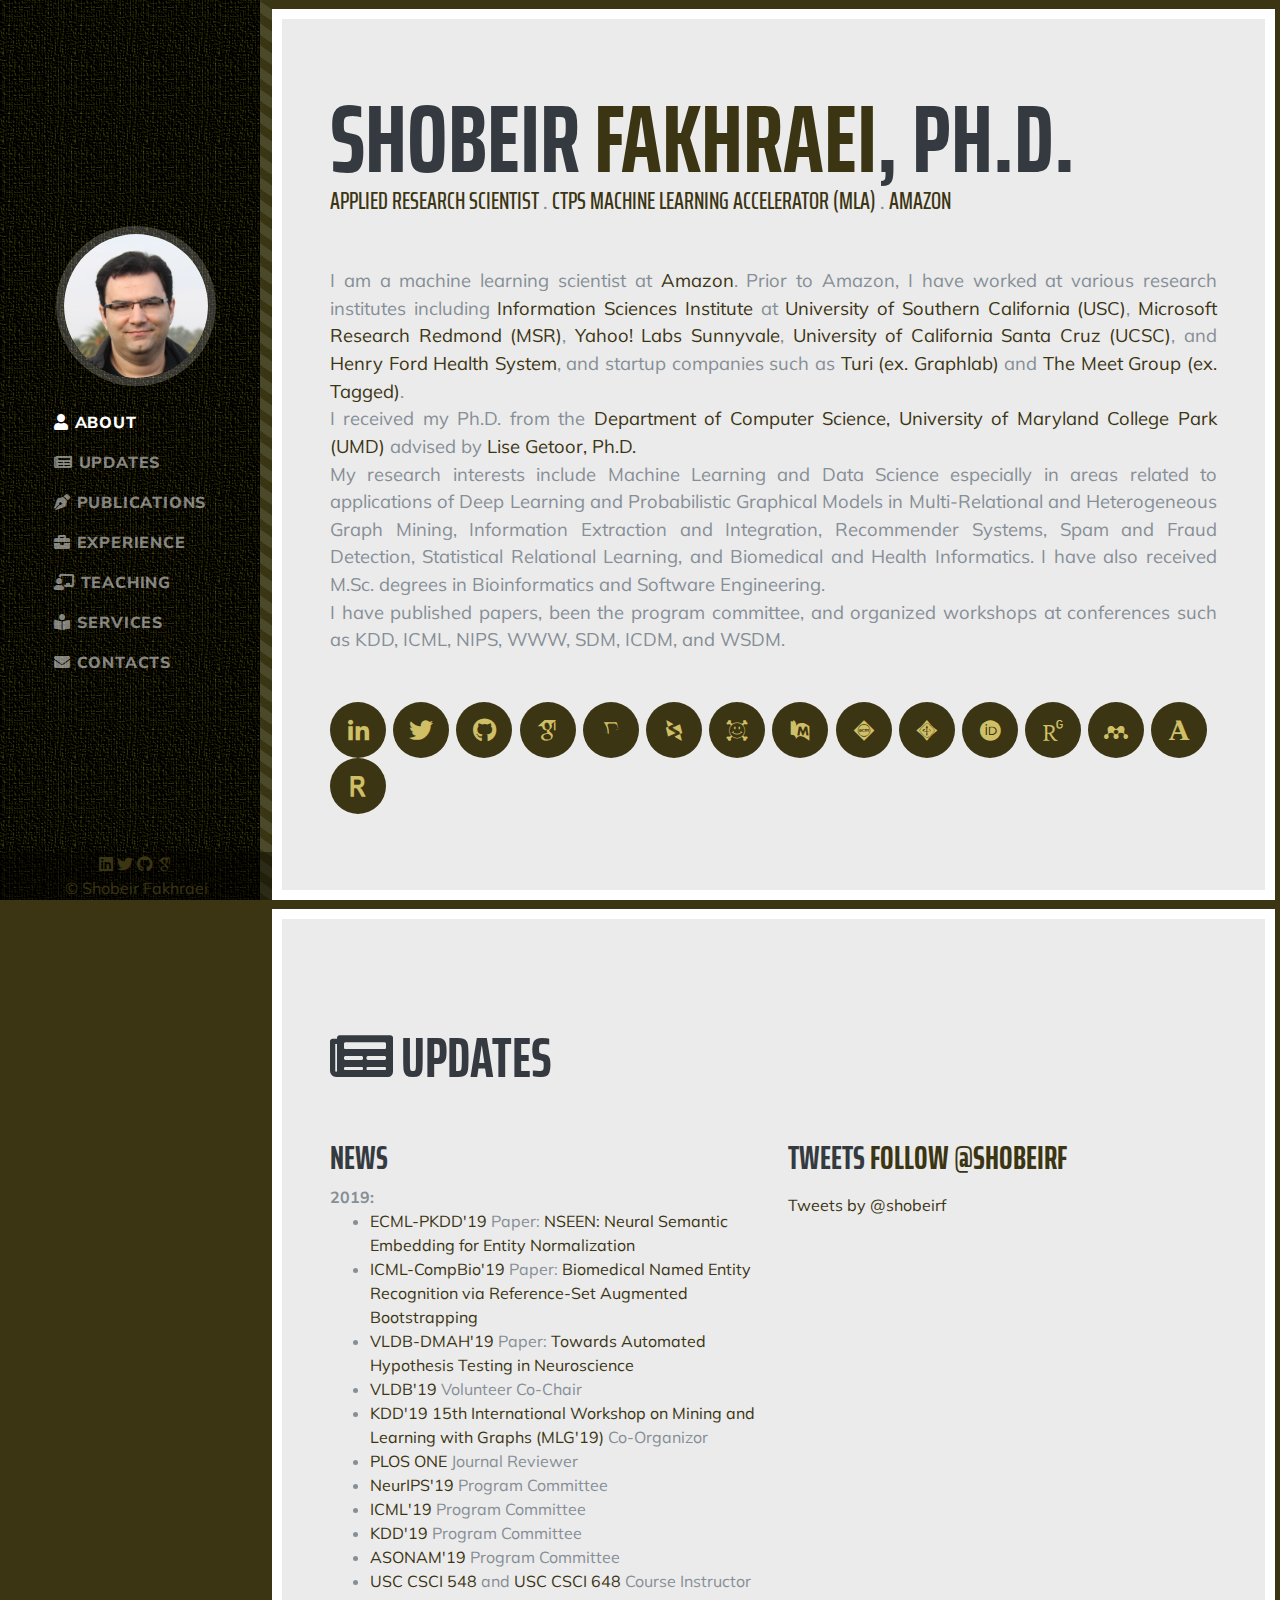
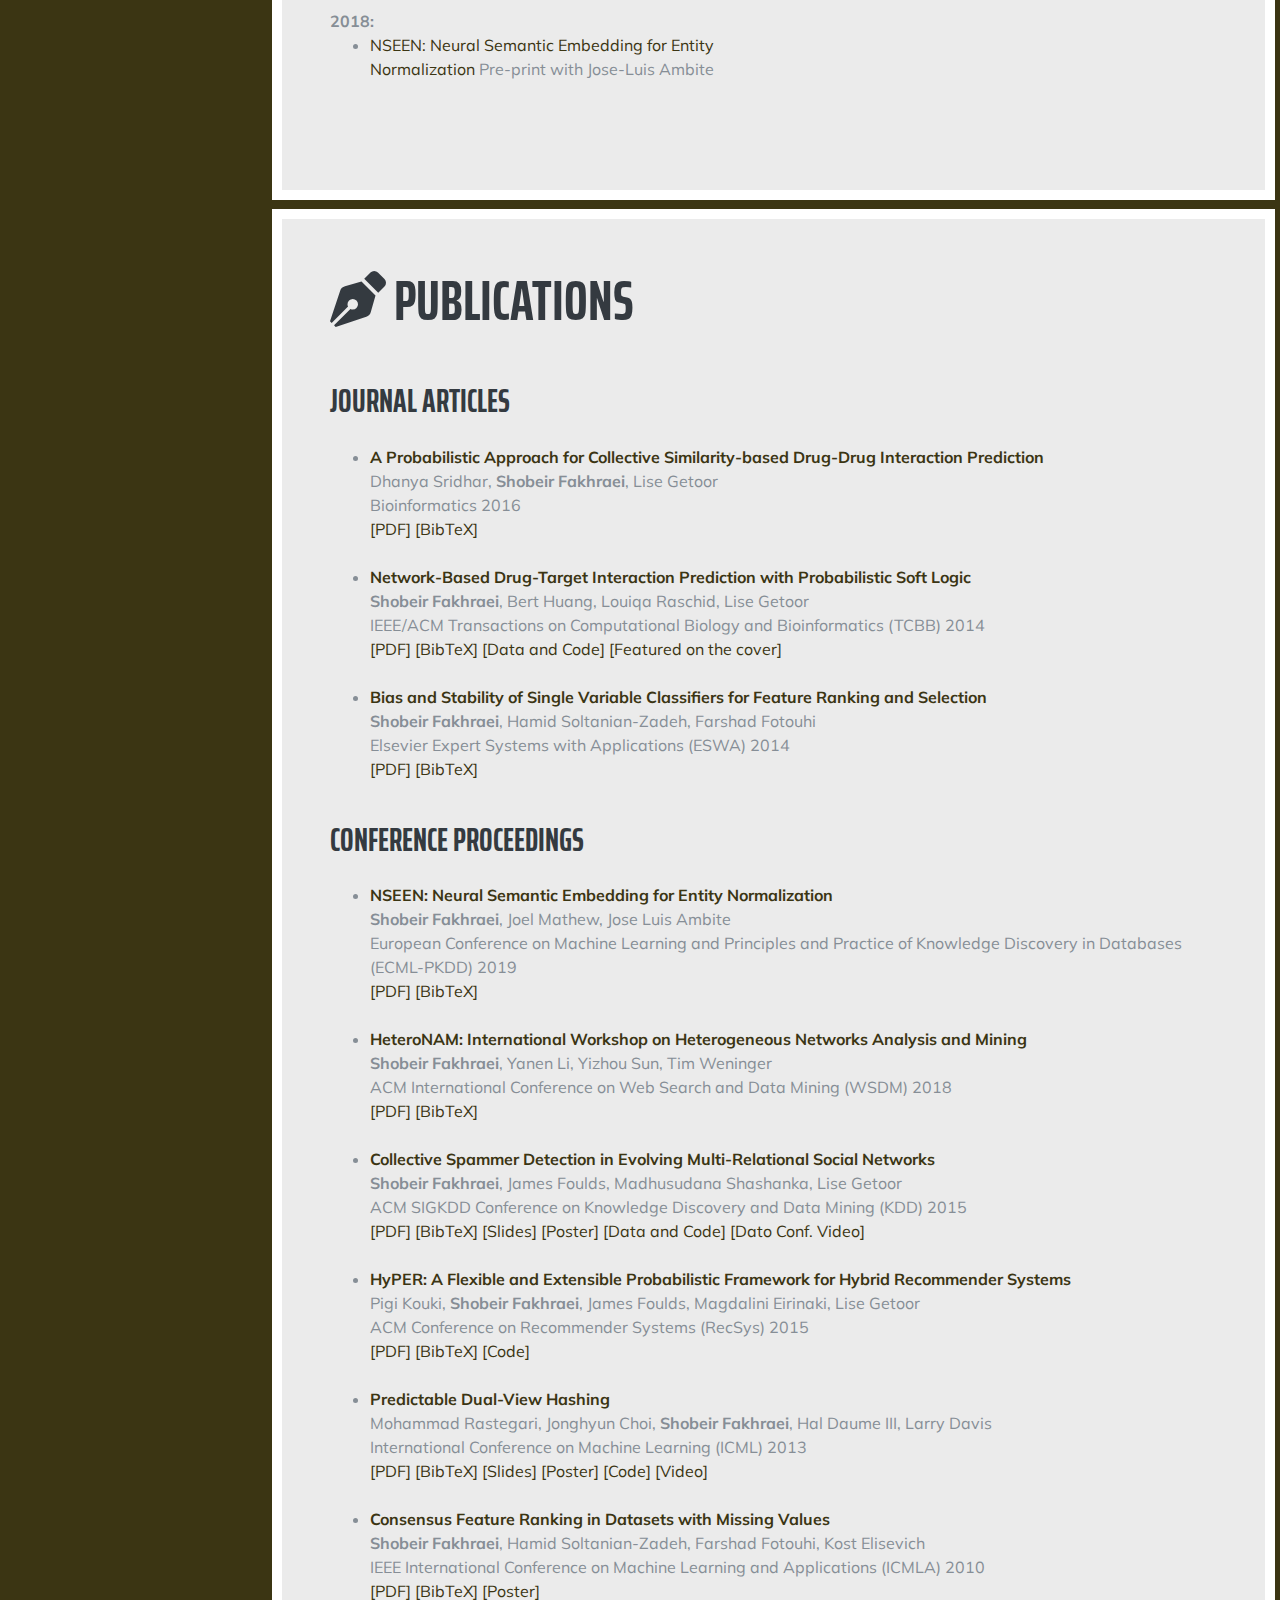
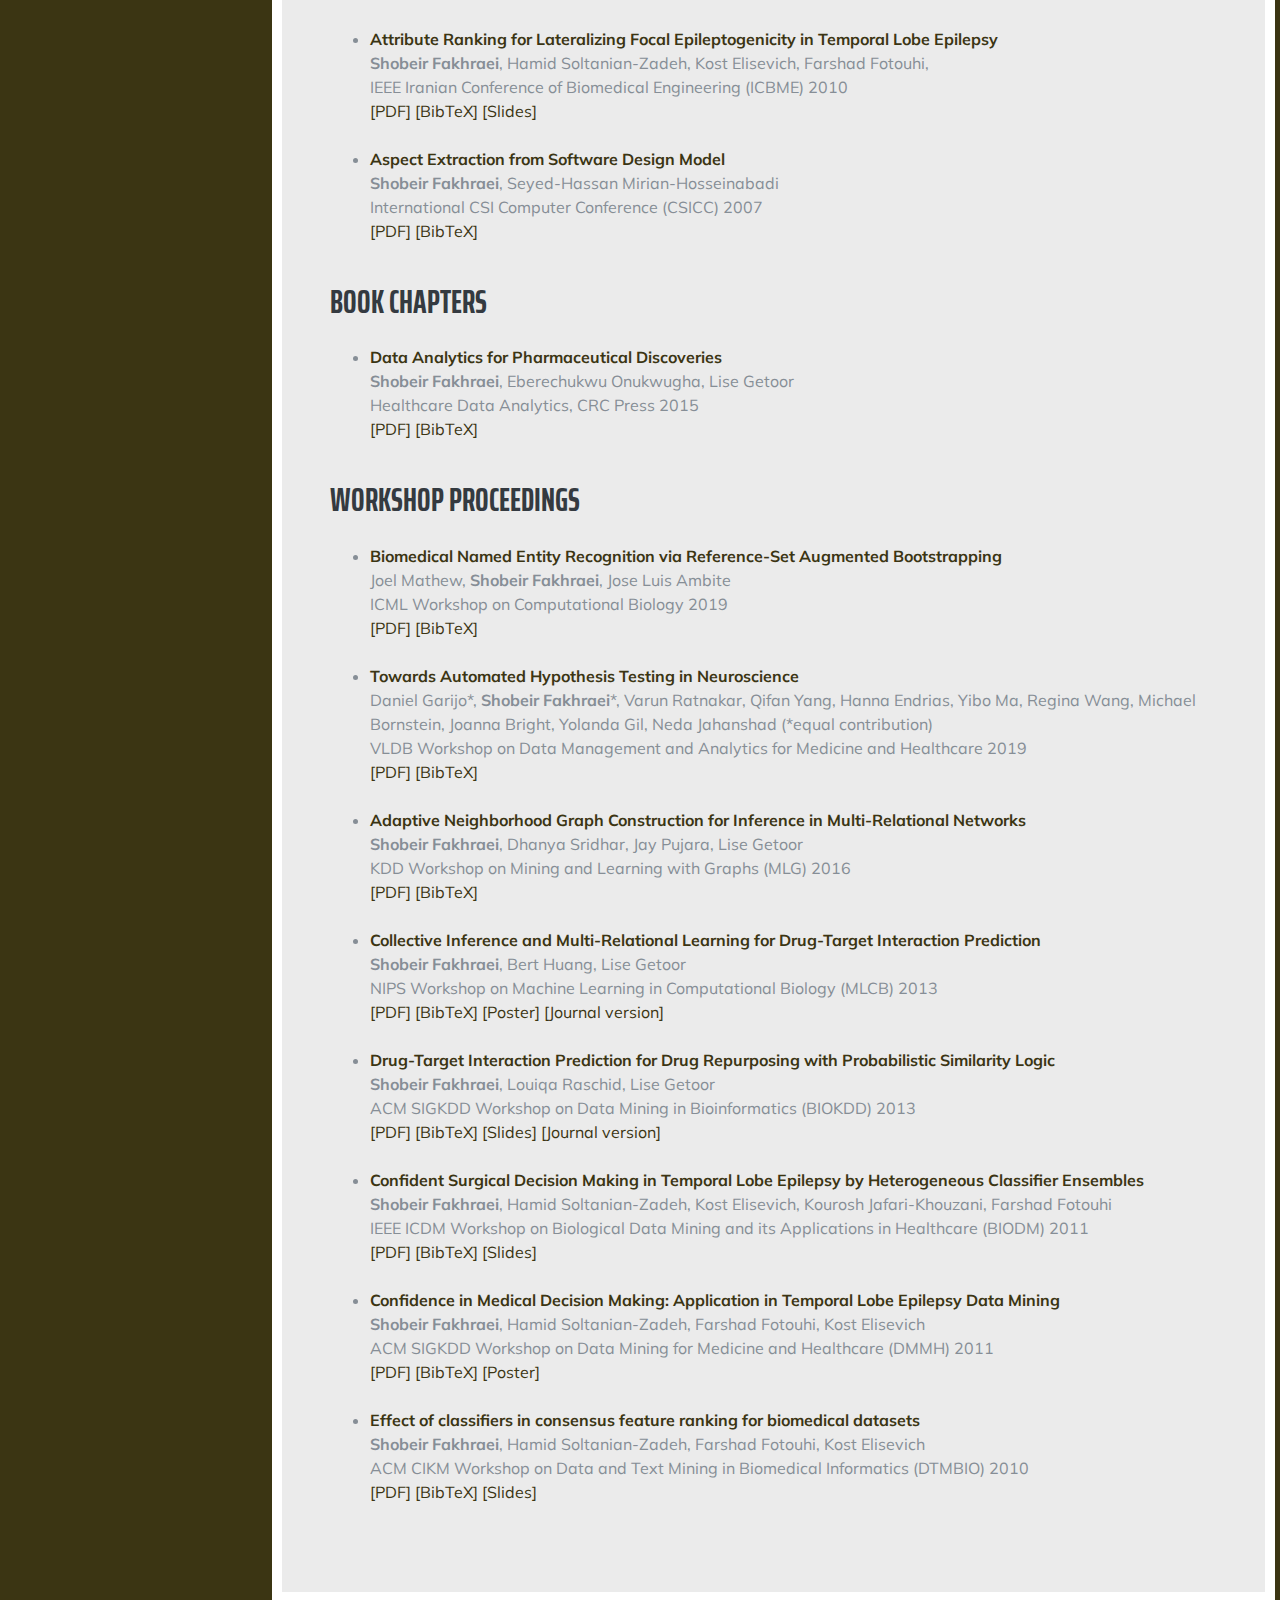
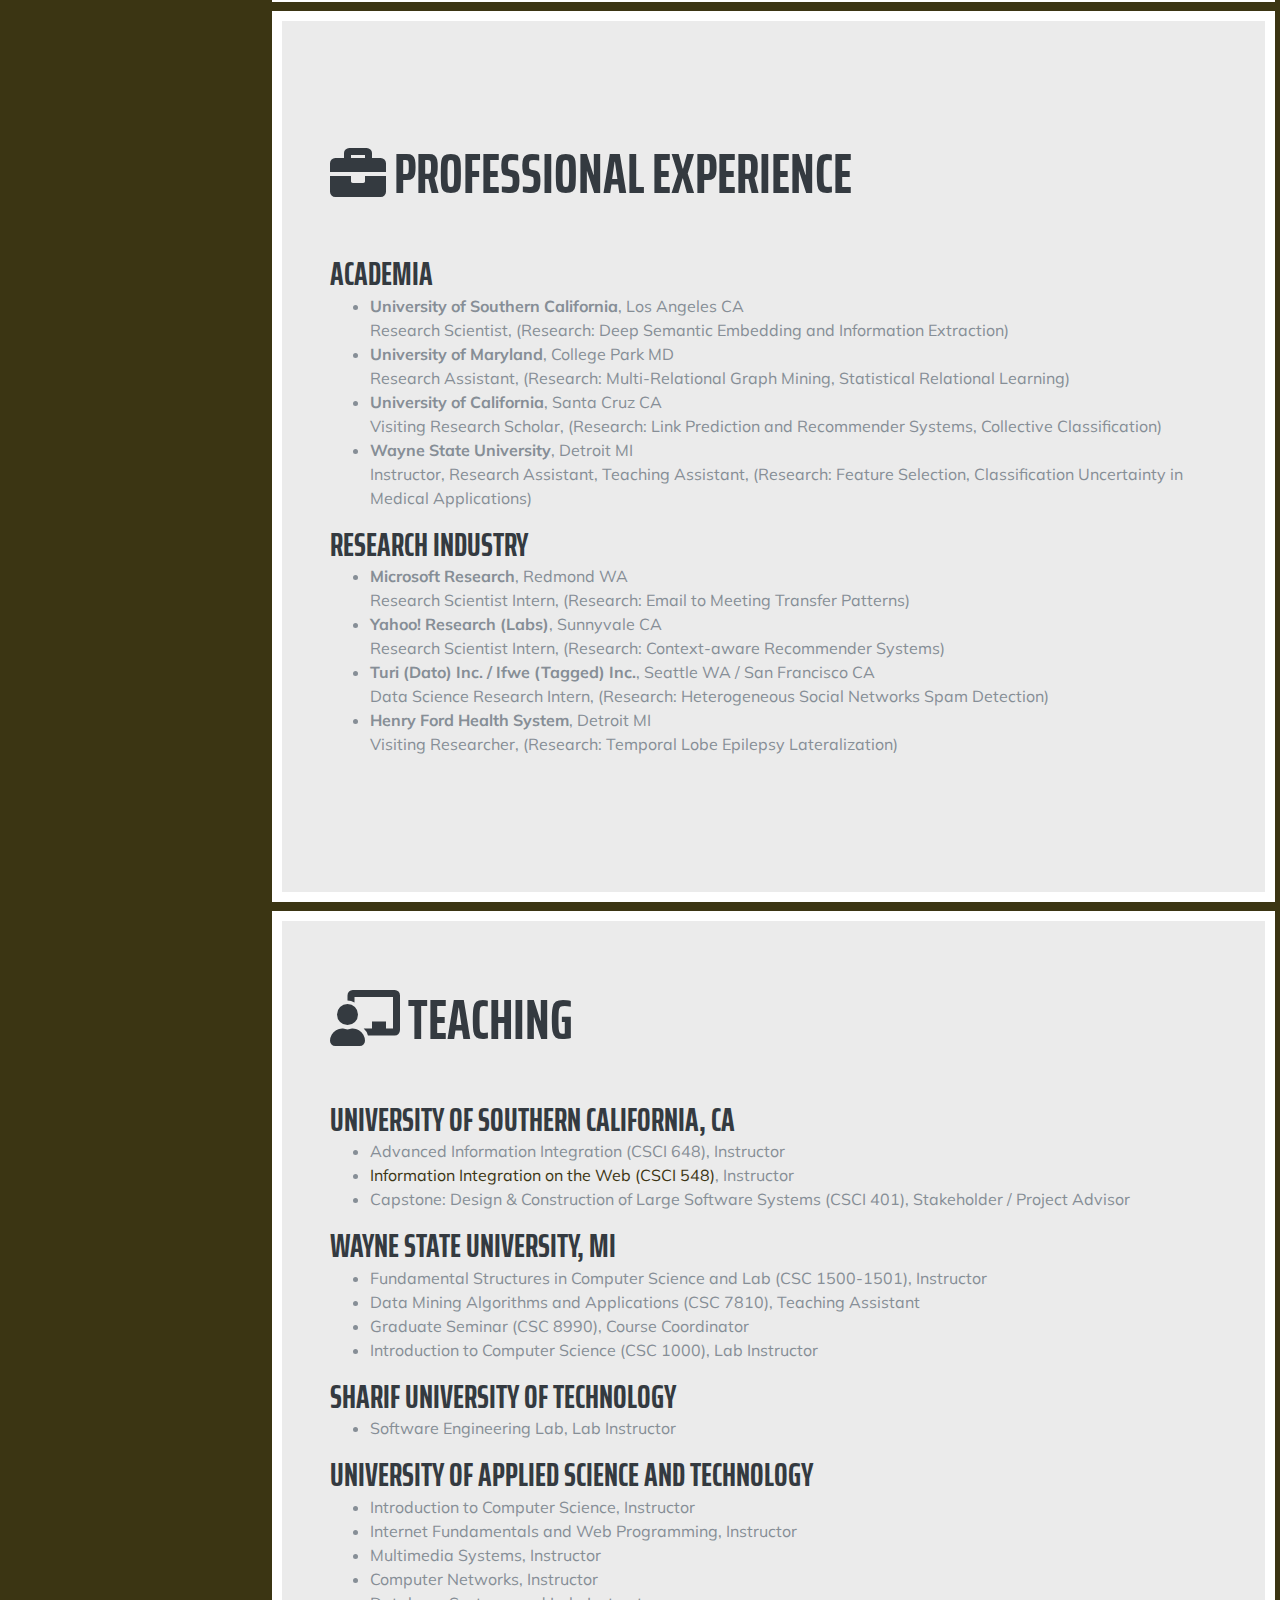
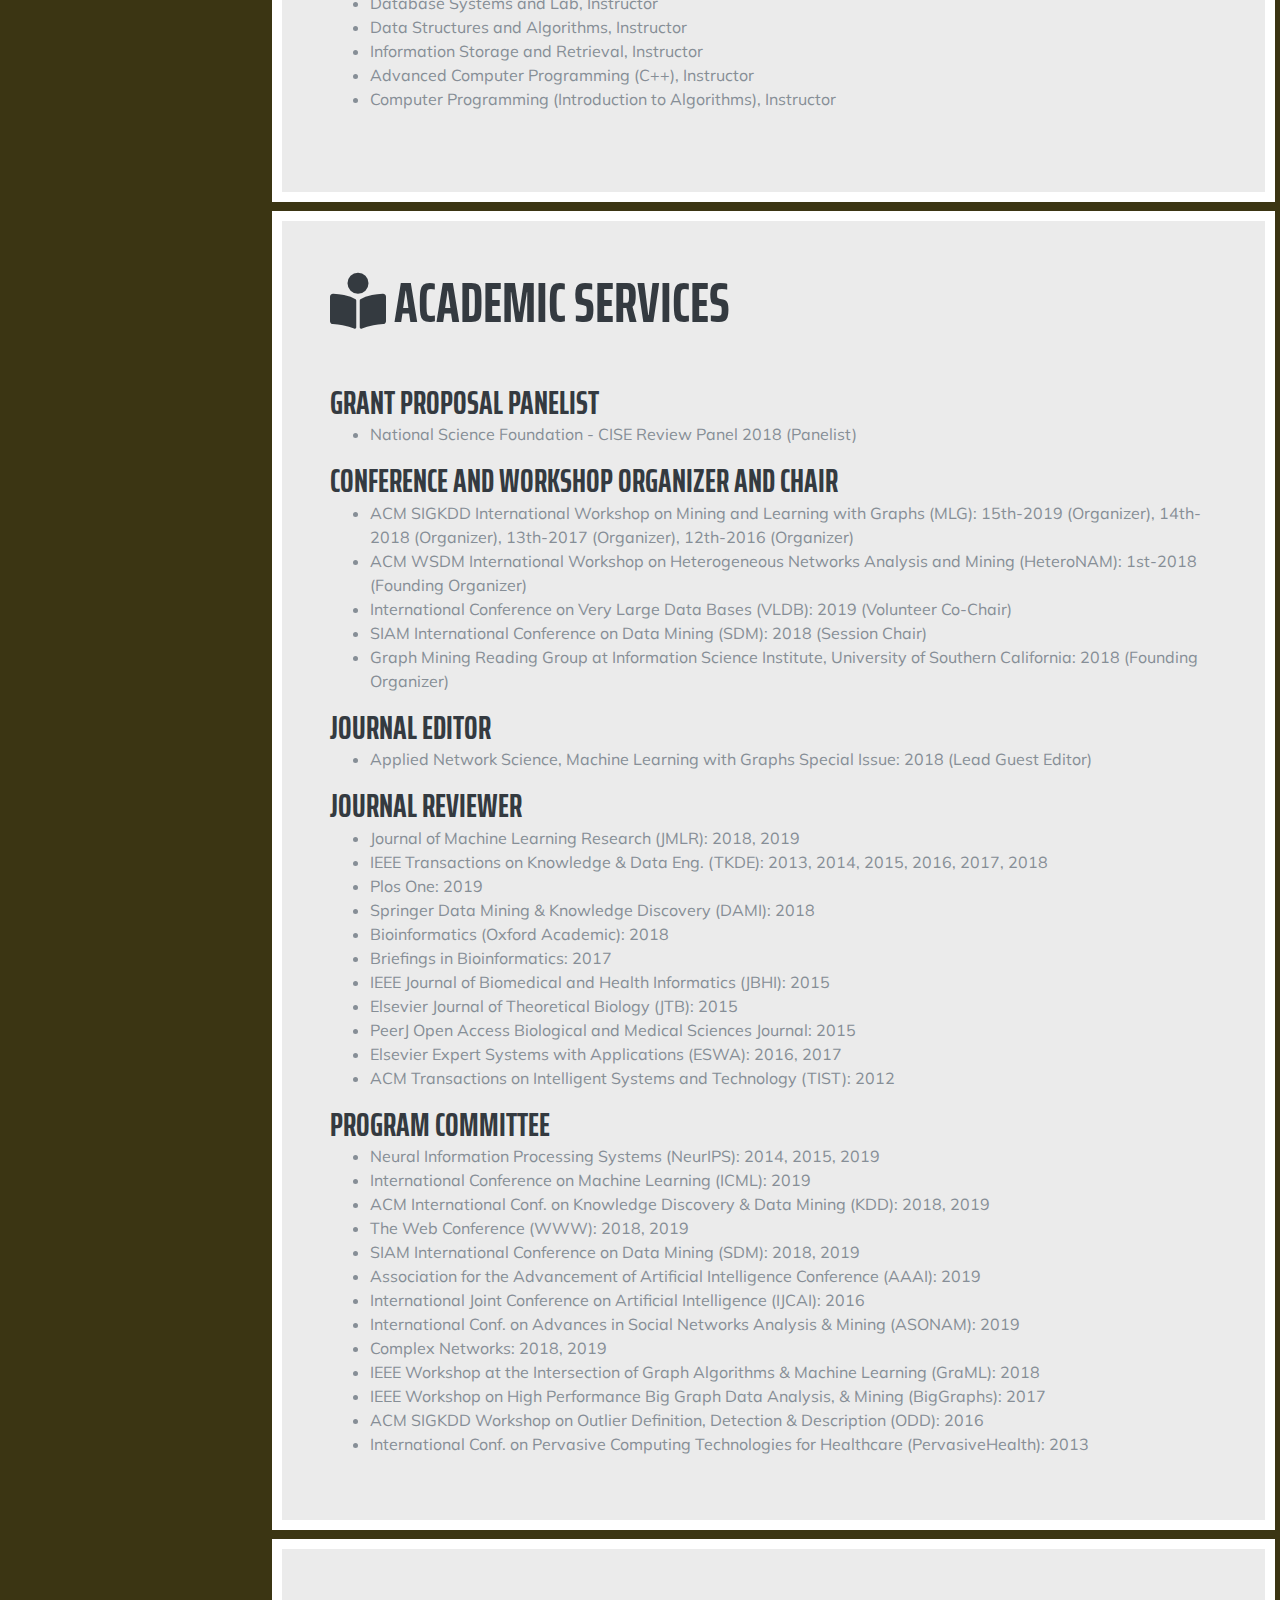
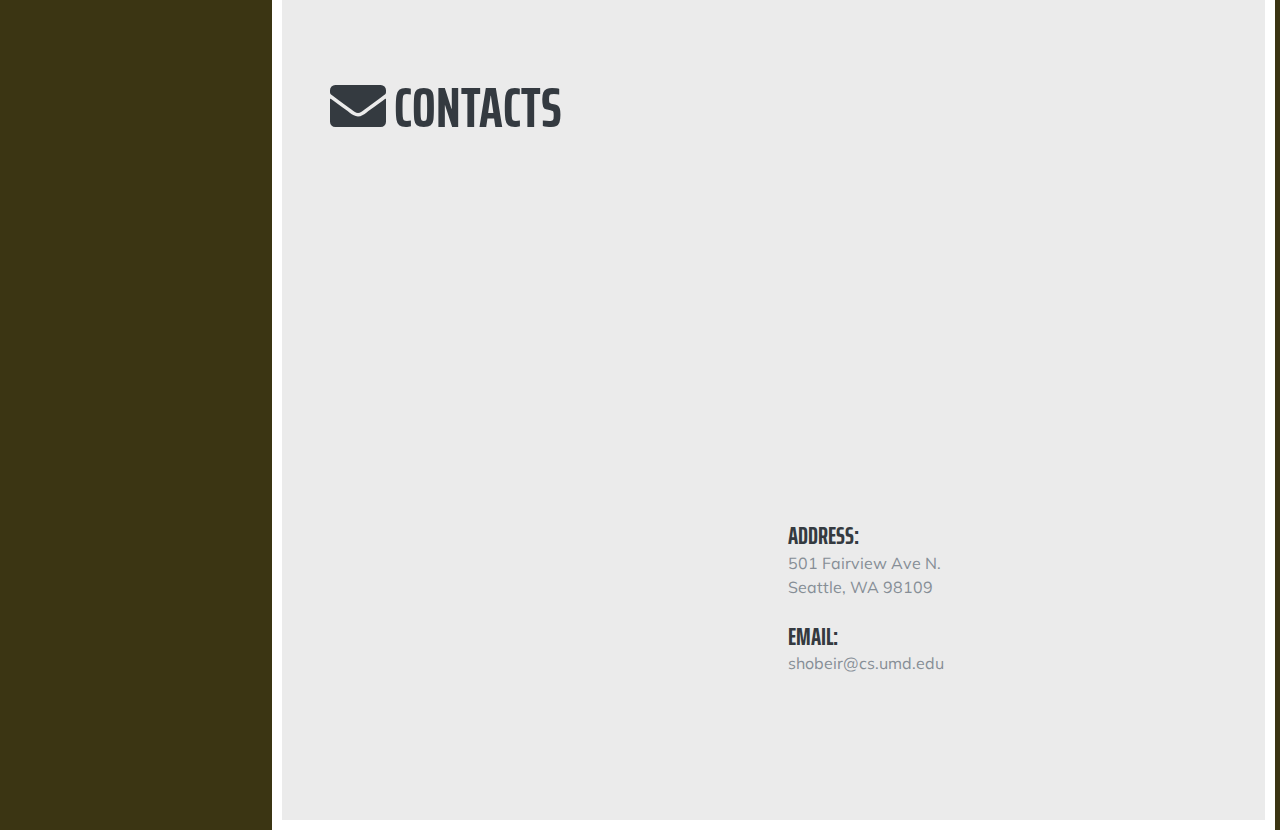
==== commit 2e3c6c30: "update map" ====
--- a/index.html
+++ b/index.html
@@ -970,6 +970,9 @@
               <!--h4 class="mb-0">Phone:</h4>
               (310)448-9341</br>
               </br-->
+              <h4 class="mb-0">&nbsp;</h4>
+              &nbsp;</br>
+              </br>
               
               <h4 class="mb-0">Address:</h4>
               501 Fairview Ave N.</br>
